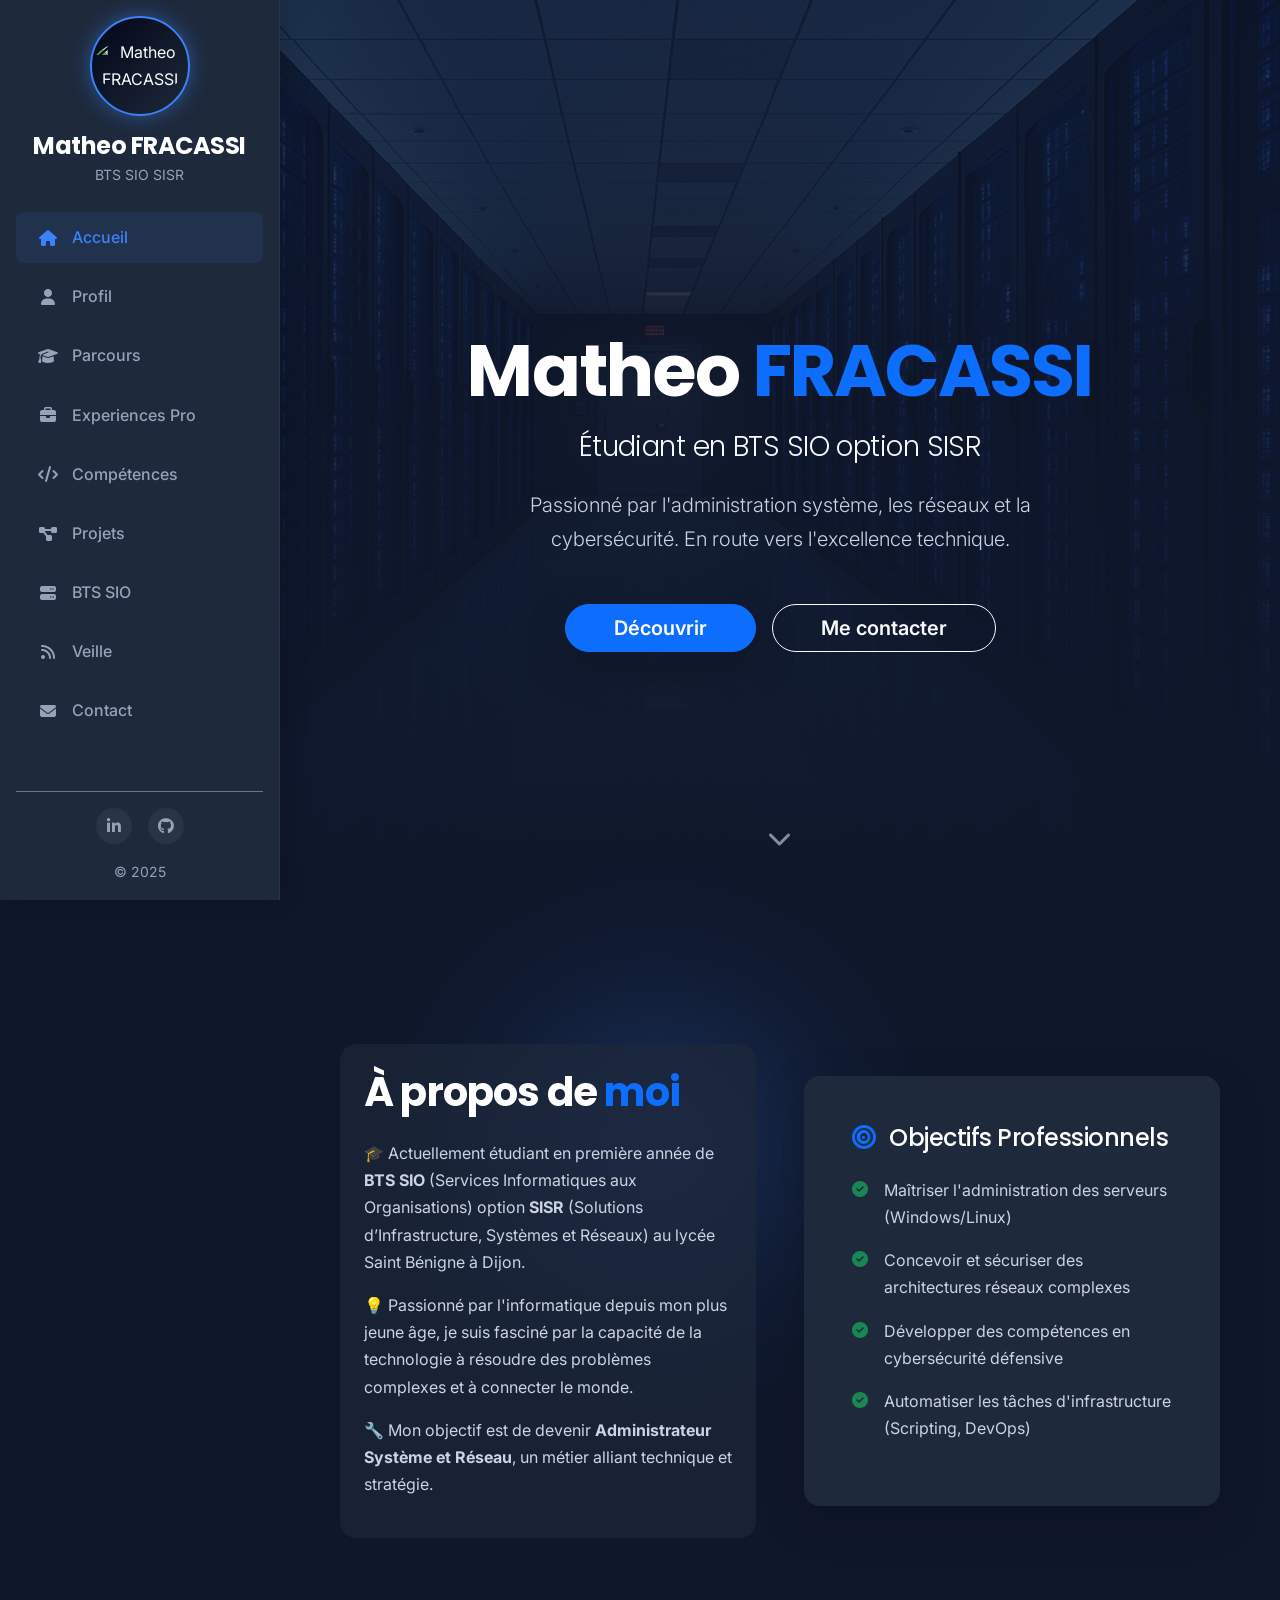
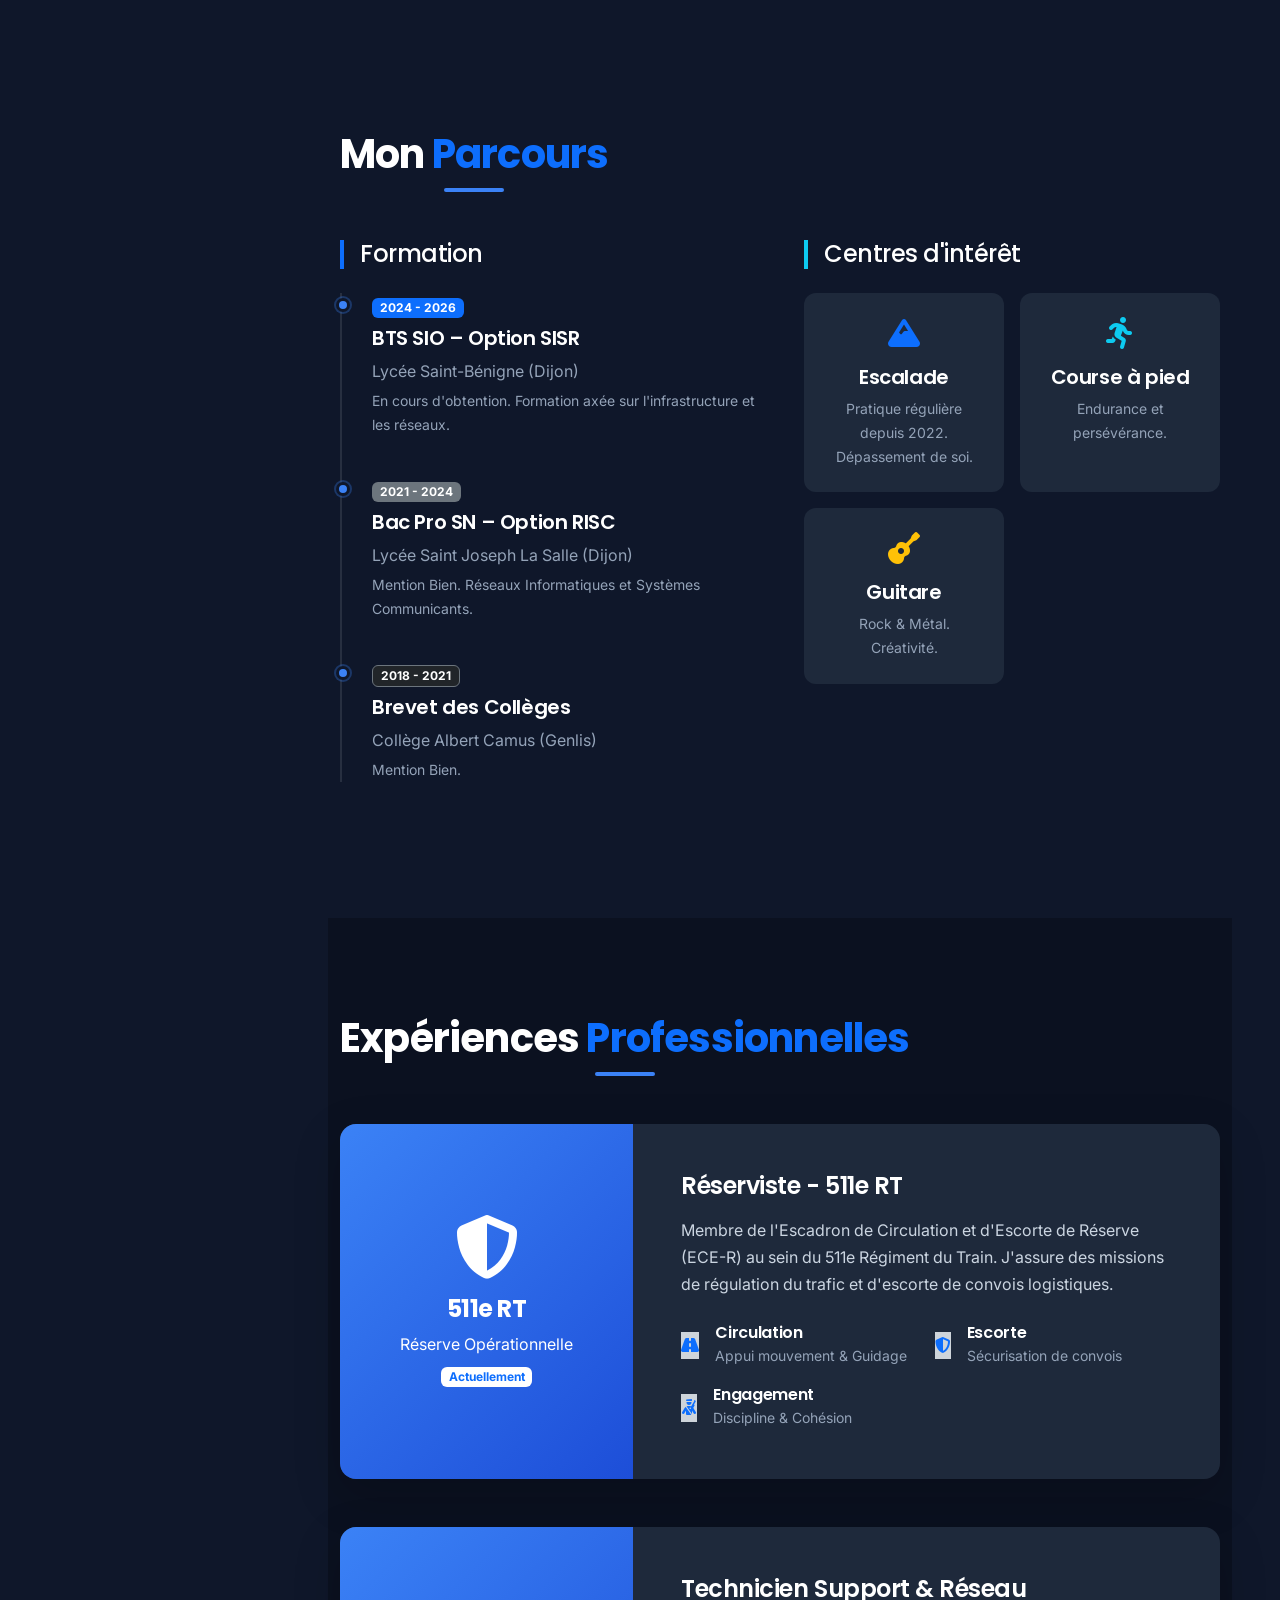
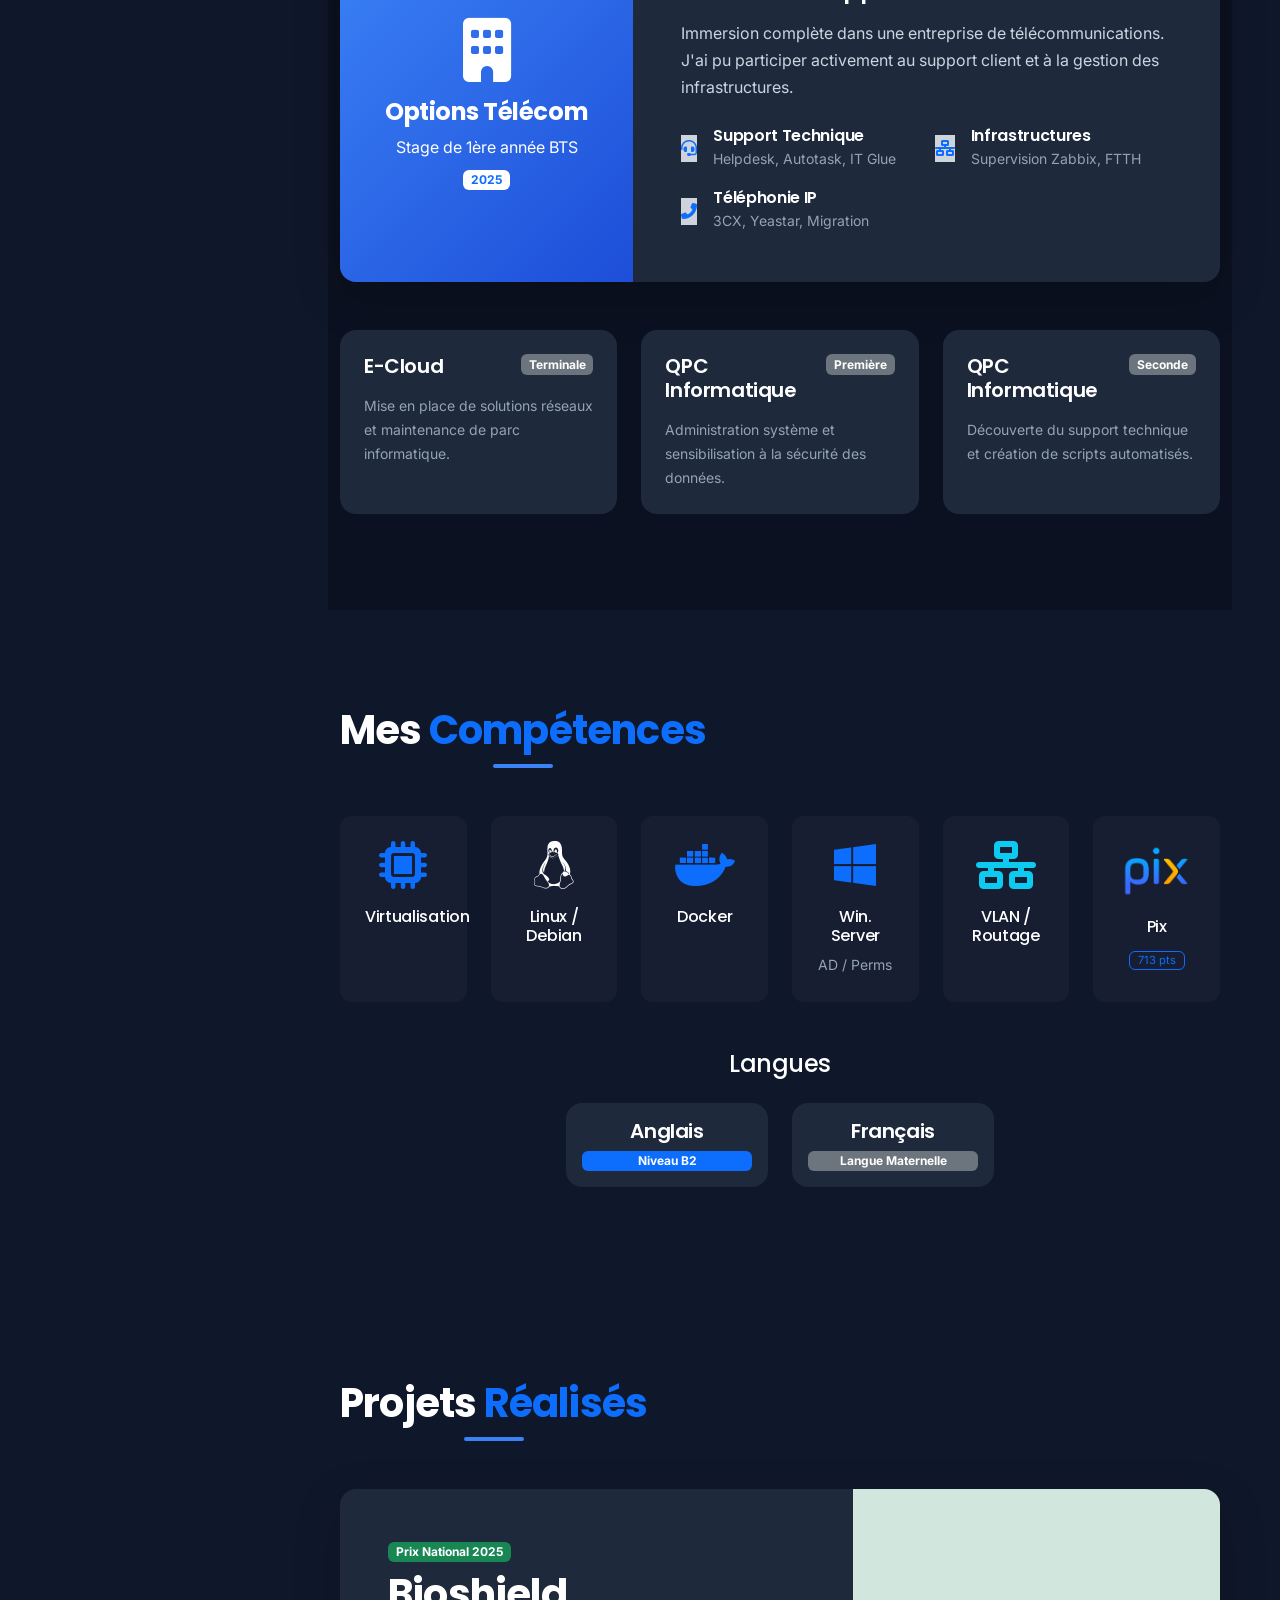
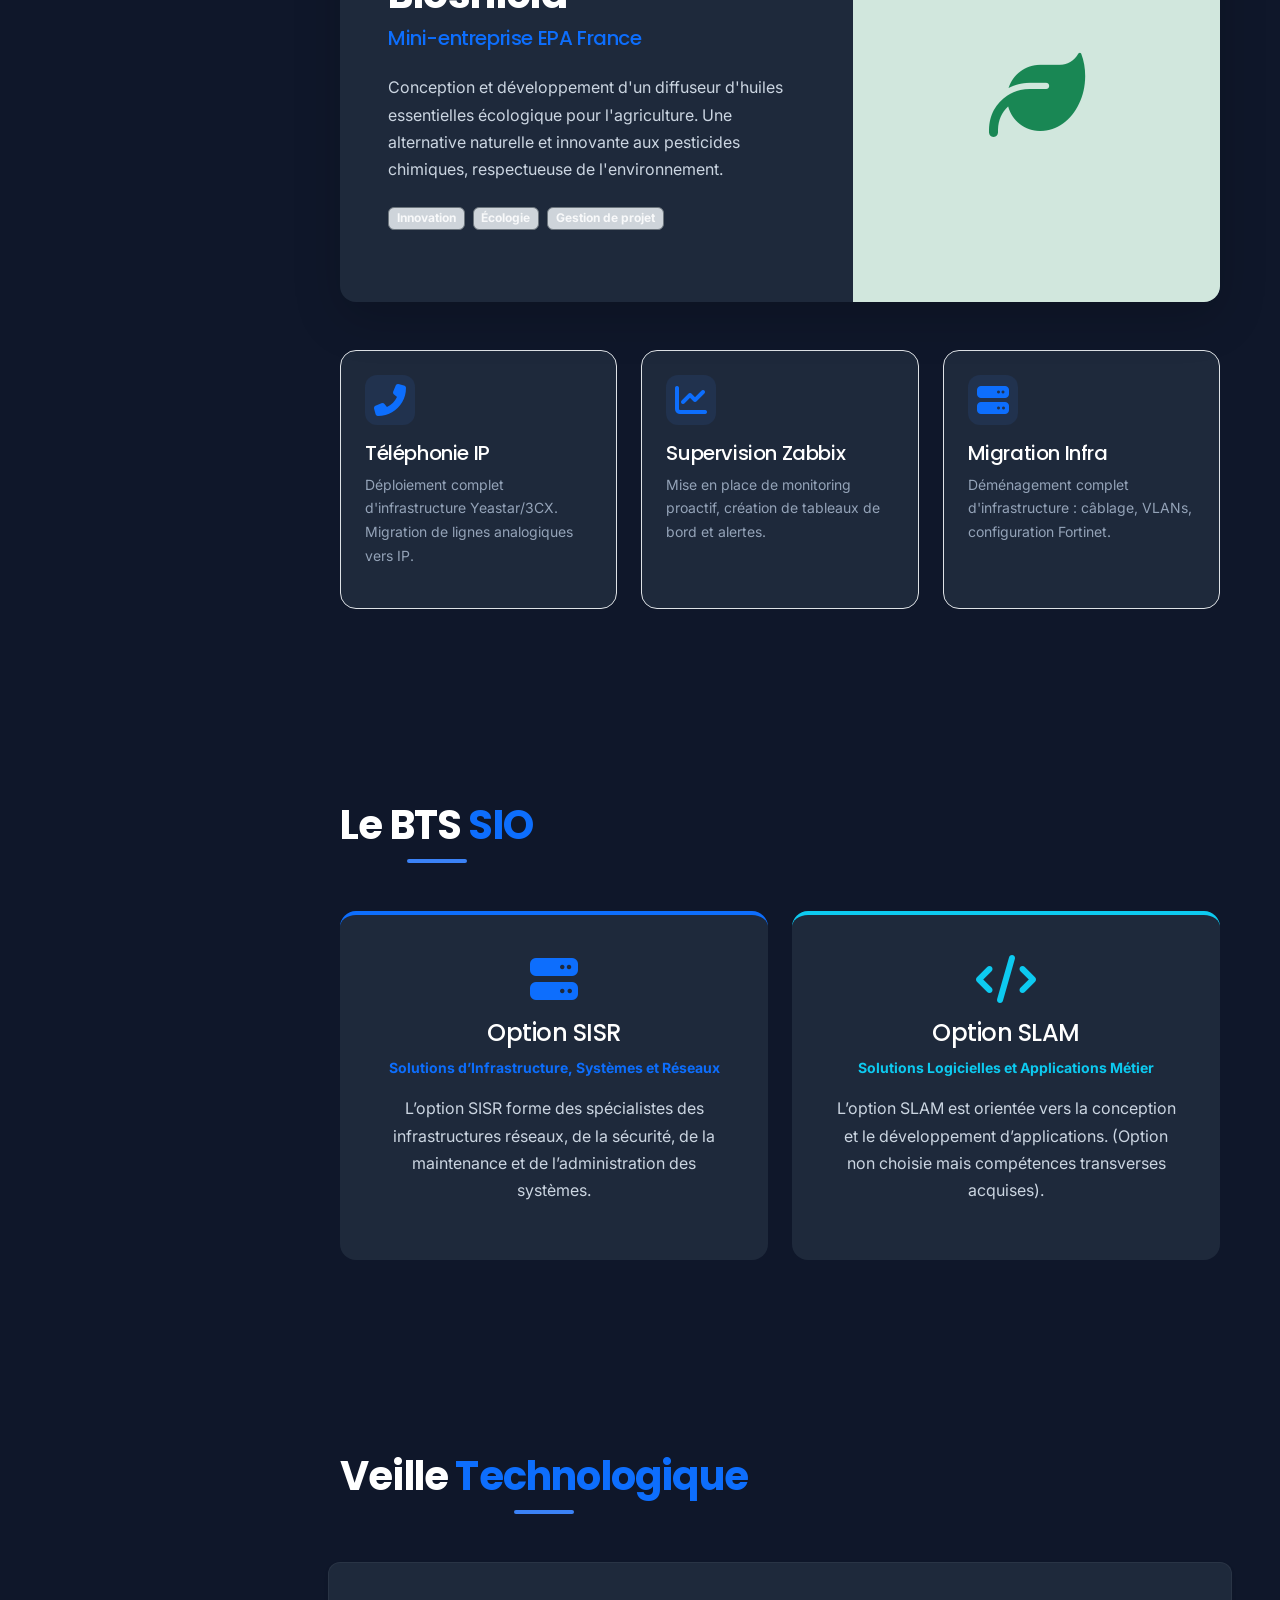
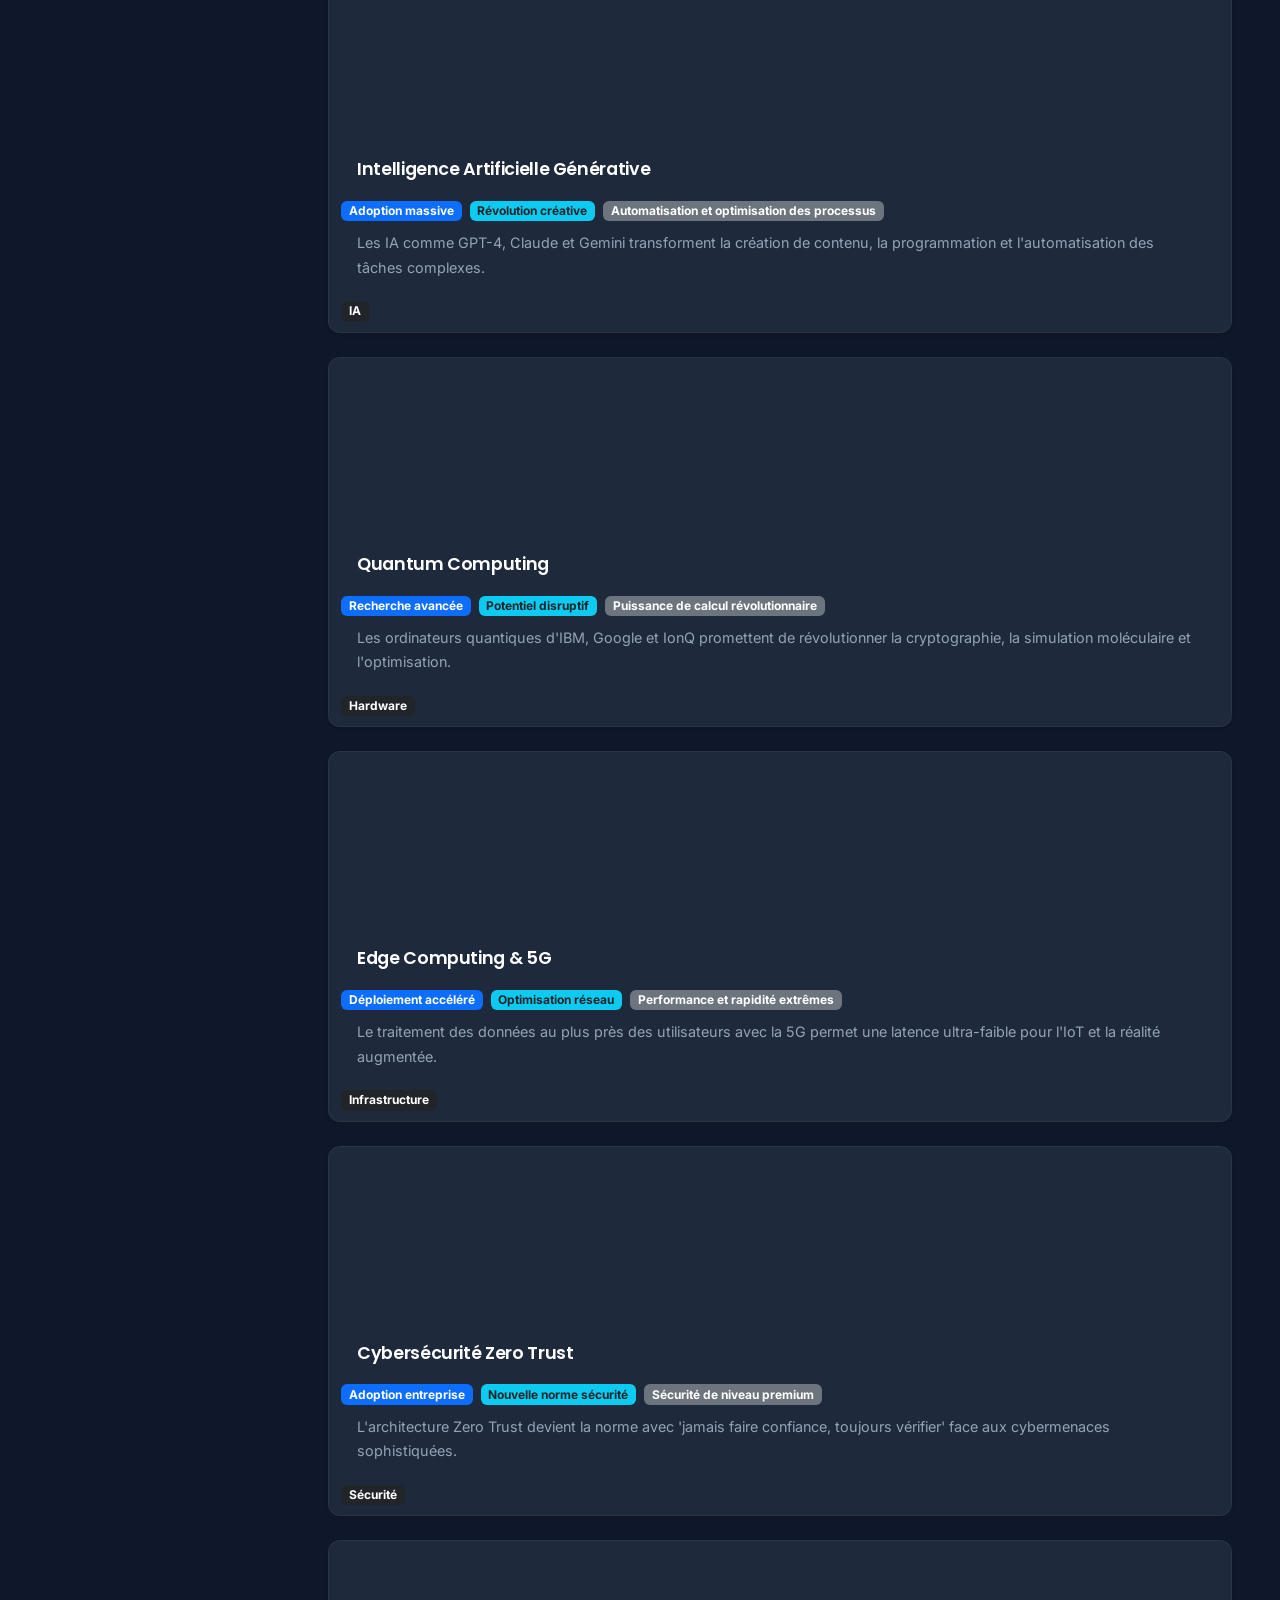
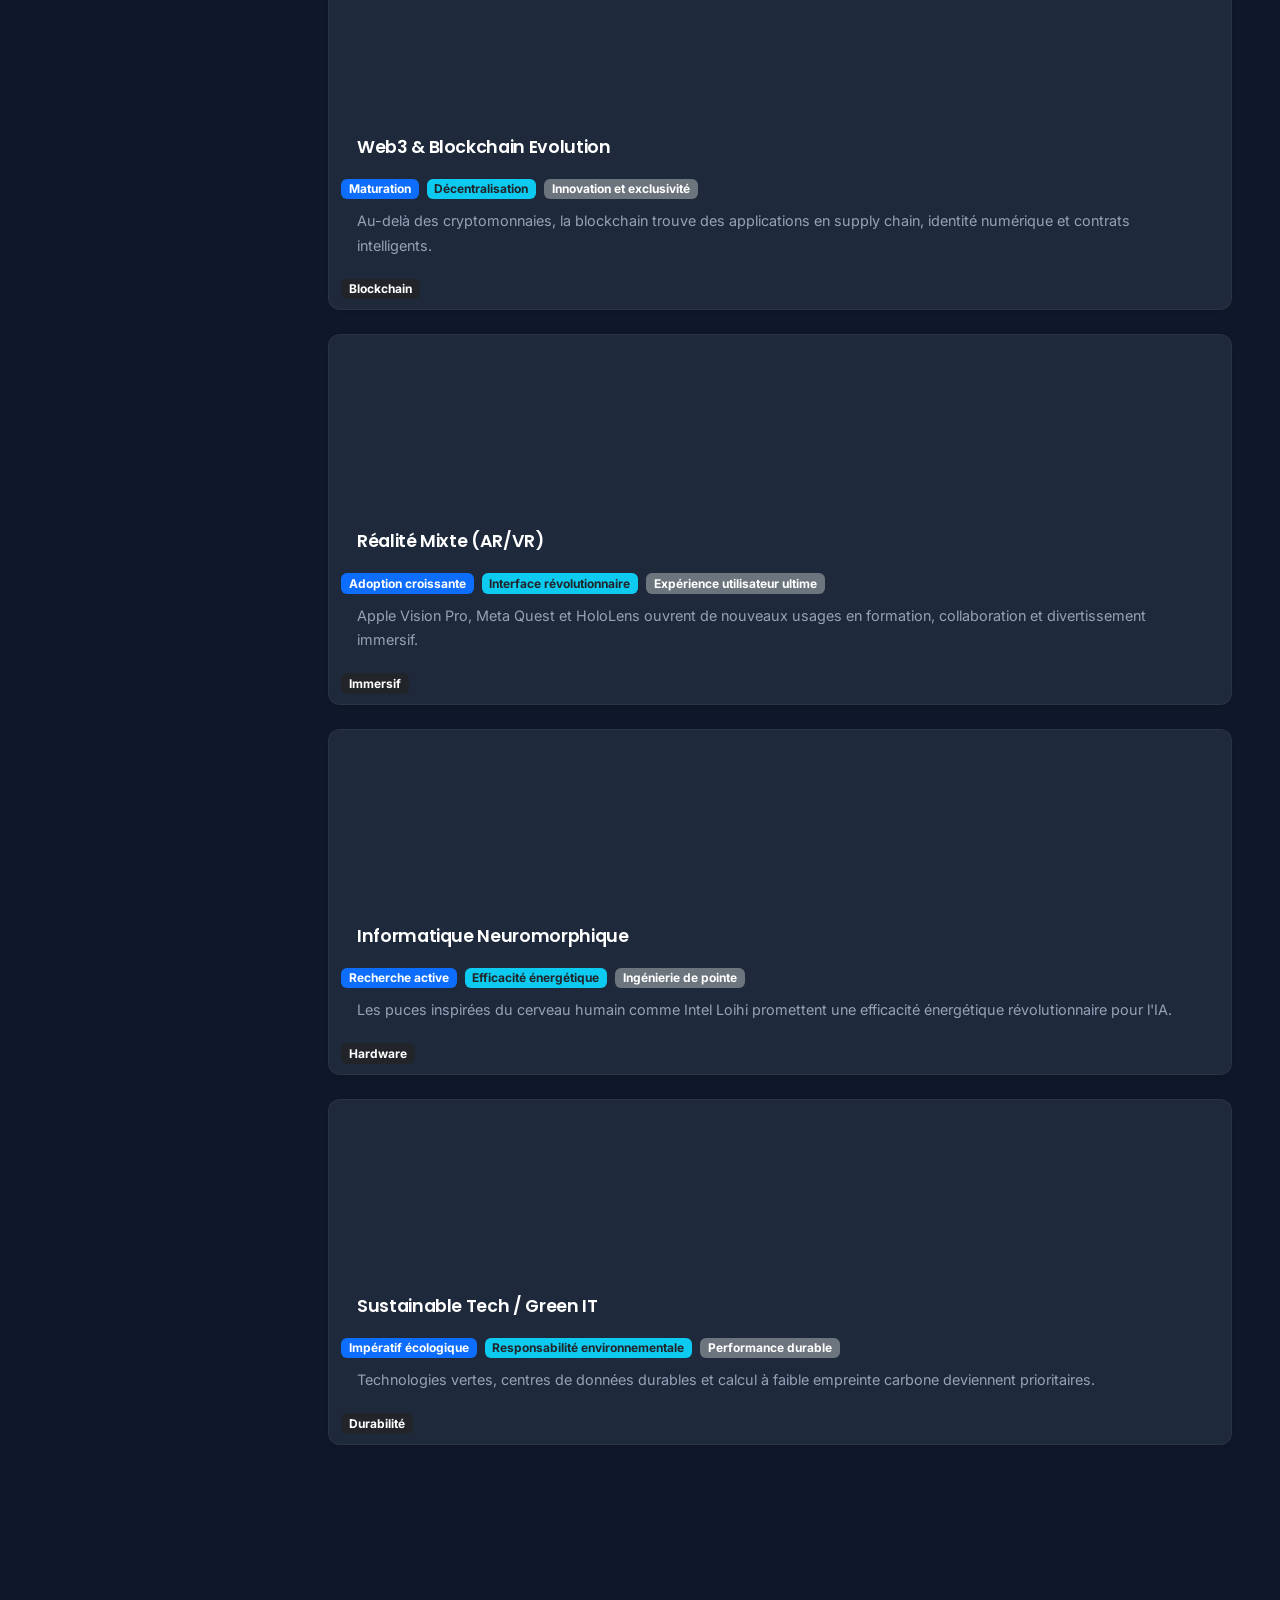
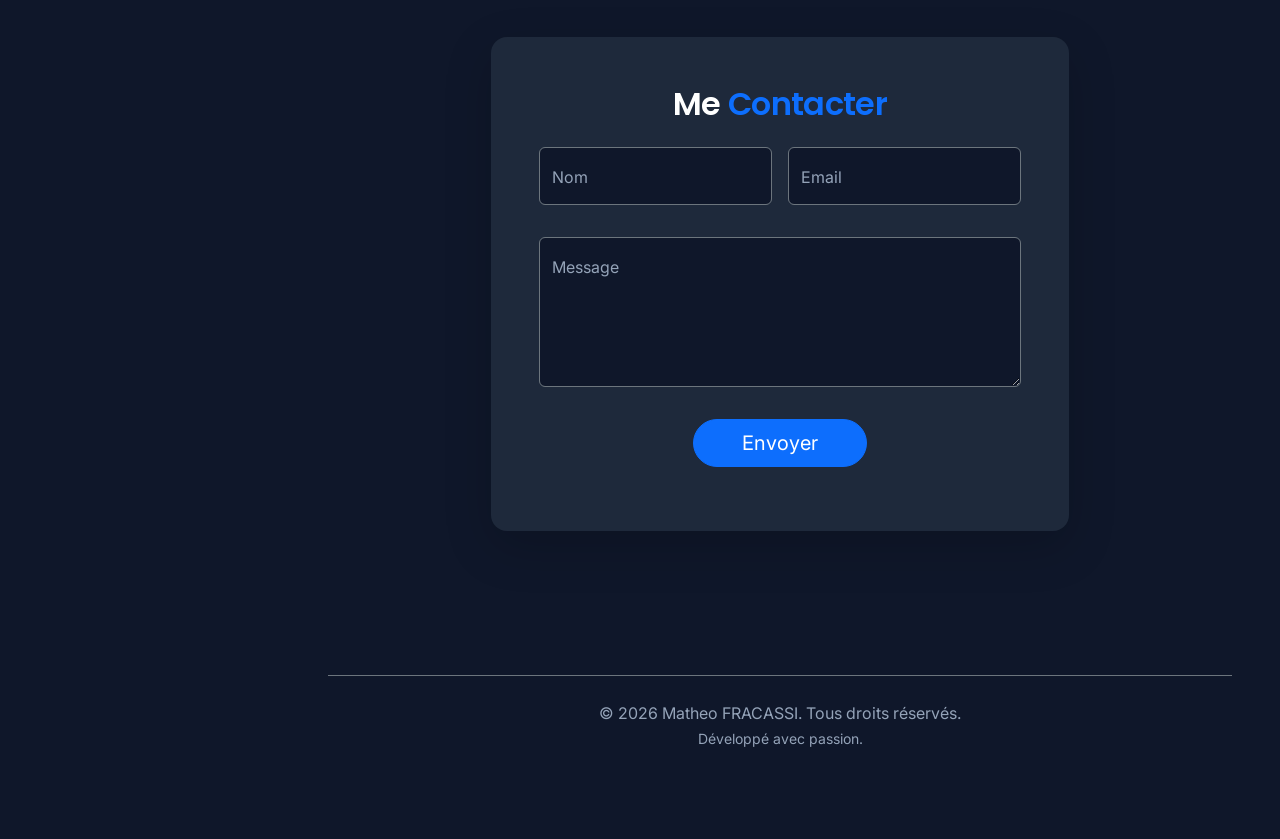
==== index.html @ fa877e1e "feat: Introduce tech news section and profile image, updating core scripts, styles, and HTML." ====
<!DOCTYPE html>
<html lang="fr">

<head>
  <meta charset="UTF-8">
  <meta name="viewport" content="width=device-width, initial-scale=1.0">
  <title>Portfolio - Matheo FRACASSI</title>

  <!-- Fonts -->
  <link rel="preconnect" href="https://fonts.googleapis.com">
  <link rel="preconnect" href="https://fonts.gstatic.com" crossorigin>
  <link
    href="https://fonts.googleapis.com/css2?family=Inter:wght@300;400;500;600;700&family=Poppins:wght@500;600;700;800&display=swap"
    rel="stylesheet">

  <!-- Icons -->
  <link rel="stylesheet" href="https://cdnjs.cloudflare.com/ajax/libs/font-awesome/6.4.0/css/all.min.css">

  <!-- Bootstrap CSS -->
  <link href="https://cdn.jsdelivr.net/npm/bootstrap@5.3.3/dist/css/bootstrap.min.css" rel="stylesheet"
    integrity="sha384-QWTKZyjpPEjISv5WaRU9OFeRpok6YctnYmDr5pNlyT2bRjXh0JMhjY6hW+ALEwIH" crossorigin="anonymous">

  <!-- Custom CSS -->
  <link rel="stylesheet" href="styles.css">
</head>

<body>

  <!-- Mobile Navigation Button -->
  <button class="btn btn-primary d-lg-none position-fixed top-0 start-0 m-3 z-3" type="button"
    data-bs-toggle="offcanvas" data-bs-target="#mobileSidebar" aria-controls="mobileSidebar">
    <i class="fas fa-bars"></i>
  </button>

  <!-- Mobile Sidebar (Offcanvas) -->
  <div class="offcanvas offcanvas-start bg-dark text-white" tabindex="-1" id="mobileSidebar"
    aria-labelledby="mobileSidebarLabel">
    <div class="offcanvas-header border-bottom border-secondary">
      <h5 class="offcanvas-title font-heading" id="mobileSidebarLabel">Menu</h5>
      <button type="button" class="btn-close btn-close-white" data-bs-dismiss="offcanvas" aria-label="Close"></button>
    </div>
    <div class="offcanvas-body d-flex flex-column">
      <ul class="nav flex-column mb-auto">
        <li class="nav-item"><a href="#accueil" class="nav-link text-white"><i class="fas fa-home me-2"></i> Accueil</a>
        </li>
        <li class="nav-item"><a href="#profil" class="nav-link text-white"><i class="fas fa-user me-2"></i> Profil</a>
        </li>
        <li class="nav-item"><a href="#parcours" class="nav-link text-white"><i class="fas fa-graduation-cap me-2"></i>
            Parcours</a></li>
        <li class="nav-item"><a href="#stages" class="nav-link text-white"><i class="fas fa-briefcase me-2"></i>
            Experiences Pro</a></li>
        <li class="nav-item"><a href="#competences" class="nav-link text-white"><i class="fas fa-code me-2"></i>
            Compétences</a></li>
        <li class="nav-item"><a href="#projets" class="nav-link text-white"><i class="fas fa-project-diagram me-2"></i>
            Projets</a></li>
        <li class="nav-item"><a href="#bts" class="nav-link text-white"><i class="fas fa-server me-2"></i> BTS SIO</a>
        </li>
        <li class="nav-item"><a href="#veille" class="nav-link text-white"><i class="fas fa-rss me-2"></i> Veille</a>
        </li>
        <li class="nav-item"><a href="#contact" class="nav-link text-white"><i class="fas fa-envelope me-2"></i>
            Contact</a></li>
      </ul>
      <div class="mt-4 text-center">
        <a href="https://www.linkedin.com/in/matheo-fracassi" target="_blank" class="text-white me-3"><i
            class="fab fa-linkedin fa-lg"></i></a>
        <a href="https://github.com/FR-Matheo" target="_blank" class="text-white"><i
            class="fab fa-github fa-lg"></i></a>
      </div>
    </div>
  </div>

  <!-- Desktop Sidebar -->
  <aside class="sidebar d-none d-lg-flex flex-column p-3">
    <div class="text-center mb-4">
      <div class="profile-img-container mx-auto mb-3">
        <!-- Placeholder for profile image if available, or initials -->
        <img src="images/FRACASSI MATHEO.JPG" alt="Matheo FRACASSI" class="img-fluid rounded-circle">
      </div>
      <h4 class="text-white fw-bold mb-0">Matheo FRACASSI</h4>
      <small class="text-muted">BTS SIO SISR</small>
    </div>

    <nav class="flex-grow-1">
      <ul class="nav flex-column gap-1">
        <li class="nav-item"><a href="#accueil" class="nav-link active"><i class="fas fa-home"></i>
            <span>Accueil</span></a></li>
        <li class="nav-item"><a href="#profil" class="nav-link"><i class="fas fa-user"></i> <span>Profil</span></a></li>
        <li class="nav-item"><a href="#parcours" class="nav-link"><i class="fas fa-graduation-cap"></i>
            <span>Parcours</span></a></li>
        <li class="nav-item"><a href="#stages" class="nav-link"><i class="fas fa-briefcase"></i> <span>Experiences
              Pro</span></a>
        </li>
        <li class="nav-item"><a href="#competences" class="nav-link"><i class="fas fa-code"></i>
            <span>Compétences</span></a></li>
        <li class="nav-item"><a href="#projets" class="nav-link"><i class="fas fa-project-diagram"></i>
            <span>Projets</span></a></li>
        <li class="nav-item"><a href="#bts" class="nav-link"><i class="fas fa-server"></i> <span>BTS SIO</span></a></li>
        <li class="nav-item"><a href="#veille" class="nav-link"><i class="fas fa-rss"></i> <span>Veille</span></a></li>
        <li class="nav-item"><a href="#contact" class="nav-link"><i class="fas fa-envelope"></i>
            <span>Contact</span></a></li>
      </ul>
    </nav>

    <div class="sidebar-footer text-center mt-auto pt-3 border-top border-secondary">
      <div class="d-flex justify-content-center gap-3 mb-3">
        <a href="https://www.linkedin.com/in/matheo-fracassi" target="_blank" class="social-link" title="LinkedIn"><i
            class="fab fa-linkedin-in"></i></a>
        <a href="https://github.com/FR-Matheo" target="_blank" class="social-link" title="GitHub"><i
            class="fab fa-github"></i></a>
      </div>
      <p class="small text-muted mb-0">&copy; 2025</p>
    </div>
  </aside>

  <!-- Main Content -->
  <main class="main-content">

    <!-- Hero Section -->
    <section id="accueil" class="hero-section d-flex align-items-center justify-content-center text-center">
      <div class="hero-overlay"></div>
      <div class="hero-content container position-relative z-1">
        <h1 class="display-2 fw-bold text-white mb-3 tracking-tight">Matheo <span class="text-primary">FRACASSI</span>
        </h1>
        <h2 class="h3 text-light fw-light mb-4">Étudiant en BTS SIO option SISR</h2>
        <p class="lead text-gray-300 mb-5 mx-auto" style="max-width: 600px;">Passionné par l'administration système,
          les
          réseaux et la cybersécurité. En route vers l'excellence technique.</p>
        <div class="d-flex justify-content-center gap-3">
          <a href="#profil"
            class="btn btn-primary btn-lg rounded-pill px-5 fw-semibold shadow-lg hover-lift">Découvrir</a>
          <a href="#contact" class="btn btn-outline-light btn-lg rounded-pill px-5 fw-semibold hover-lift">Me
            contacter</a>
        </div>
      </div>
      <div class="scroll-down">
        <a href="#profil" class="text-white-50"><i class="fas fa-chevron-down fa-bounce"></i></a>
      </div>
    </section>

    <div class="container-fluid px-lg-5 py-5">

      <!-- Profil Section -->
      <section id="profil" class="section-padding">
        <div class="container-xl">
          <div class="row align-items-center g-5">
            <div class="col-lg-6">
              <div class="position-relative">
                <div class="absolute-blob blob-1"></div>
                <div class="card bg-dark-glass border-0 p-4 position-relative z-1">
                  <h2 class="display-6 fw-bold mb-4 text-white">À propos de <span class="text-primary">moi</span></h2>
                  <p class="text-gray-300 mb-3">
                    🎓 Actuellement étudiant en première année de <strong>BTS SIO</strong> (Services Informatiques aux
                    Organisations) option <strong>SISR</strong> (Solutions d’Infrastructure, Systèmes et Réseaux) au
                    lycée Saint Bénigne à Dijon.
                  </p>
                  <p class="text-gray-300 mb-3">
                    💡 Passionné par l'informatique depuis mon plus jeune âge, je suis fasciné par la capacité de la
                    technologie à résoudre des problèmes complexes et à connecter le monde.
                  </p>
                  <p class="text-gray-300">
                    🔧 Mon objectif est de devenir <strong>Administrateur Système et Réseau</strong>, un métier
                    alliant
                    technique et stratégie.
                  </p>
                </div>
              </div>
            </div>
            <div class="col-lg-6">
              <div class="card bg-dark-surface border-0 shadow-lg h-100">
                <div class="card-body p-4 p-lg-5">
                  <h3 class="h4 text-white mb-4"><i class="fas fa-bullseye text-primary me-2"></i> Objectifs
                    Professionnels</h3>
                  <ul class="list-unstyled d-flex flex-column gap-3 text-gray-300">
                    <li class="d-flex align-items-start">
                      <i class="fas fa-check-circle text-success mt-1 me-3"></i>
                      <span>Maîtriser l'administration des serveurs (Windows/Linux)</span>
                    </li>
                    <li class="d-flex align-items-start">
                      <i class="fas fa-check-circle text-success mt-1 me-3"></i>
                      <span>Concevoir et sécuriser des architectures réseaux complexes</span>
                    </li>
                    <li class="d-flex align-items-start">
                      <i class="fas fa-check-circle text-success mt-1 me-3"></i>
                      <span>Développer des compétences en cybersécurité défensive</span>
                    </li>
                    <li class="d-flex align-items-start">
                      <i class="fas fa-check-circle text-success mt-1 me-3"></i>
                      <span>Automatiser les tâches d'infrastructure (Scripting, DevOps)</span>
                    </li>
                  </ul>
                </div>
              </div>
            </div>
          </div>
        </div>
      </section>

      <!-- Parcours Section -->
      <section id="parcours" class="section-padding">
        <div class="container-xl">
          <h2 class="section-title text-center mb-5">Mon <span class="text-primary">Parcours</span></h2>

          <div class="row g-5">
            <div class="col-lg-6">
              <h3 class="h4 text-white mb-4 border-start border-4 border-primary ps-3">Formation</h3>
              <div class="timeline-wrapper">
                <div class="timeline-item">
                  <div class="timeline-dot"></div>
                  <div class="timeline-content">
                    <span class="badge bg-primary mb-2">2024 - 2026</span>
                    <h5 class="text-white">BTS SIO – Option SISR</h5>
                    <p class="text-muted mb-1">Lycée Saint-Bénigne (Dijon)</p>
                    <p class="small text-gray-400">En cours d'obtention. Formation axée sur l'infrastructure et les
                      réseaux.</p>
                  </div>
                </div>
                <div class="timeline-item">
                  <div class="timeline-dot"></div>
                  <div class="timeline-content">
                    <span class="badge bg-secondary mb-2">2021 - 2024</span>
                    <h5 class="text-white">Bac Pro SN – Option RISC</h5>
                    <p class="text-muted mb-1">Lycée Saint Joseph La Salle (Dijon)</p>
                    <p class="small text-gray-400">Mention Bien. Réseaux Informatiques et Systèmes Communicants.</p>
                  </div>
                </div>
                <div class="timeline-item">
                  <div class="timeline-dot"></div>
                  <div class="timeline-content">
                    <span class="badge bg-dark border border-secondary mb-2">2018 - 2021</span>
                    <h5 class="text-white">Brevet des Collèges</h5>
                    <p class="text-muted mb-1">Collège Albert Camus (Genlis)</p>
                    <p class="small text-gray-400">Mention Bien.</p>
                  </div>
                </div>
              </div>
            </div>

            <div class="col-lg-6">
              <h3 class="h4 text-white mb-4 border-start border-4 border-info ps-3">Centres d'intérêt</h3>
              <div class="row g-3">
                <div class="col-sm-6">
                  <div class="interest-card">
                    <i class="fas fa-mountain fa-2x text-primary mb-3"></i>
                    <h5>Escalade</h5>
                    <p class="small text-muted mb-0">Pratique régulière depuis 2022. Dépassement de soi.</p>
                  </div>
                </div>
                <div class="col-sm-6">
                  <div class="interest-card">
                    <i class="fas fa-running fa-2x text-info mb-3"></i>
                    <h5>Course à pied</h5>
                    <p class="small text-muted mb-0">Endurance et persévérance.</p>
                  </div>
                </div>
                <div class="col-sm-6">
                  <div class="interest-card">
                    <i class="fas fa-guitar fa-2x text-warning mb-3"></i>
                    <h5>Guitare</h5>
                    <p class="small text-muted mb-0">Rock & Métal. Créativité.</p>
                  </div>
                </div>
              </div>
            </div>
          </div>
        </div>
      </section>

      <!-- Stages Section -->
      <section id="stages" class="section-padding bg-darker-alt mx-n-container">
        <div class="container-xl">
          <h2 class="section-title text-center mb-5">Expériences <span class="text-primary">Professionnelles</span>
          </h2>

          <div class="stage-featured mb-5">
            <div class="card bg-dark-surface border-0 shadow-lg overflow-hidden">
              <div class="row g-0">
                <div class="col-md-4 bg-primary-gradient d-flex align-items-center justify-content-center p-4">
                  <div class="text-center text-white">
                    <i class="fas fa-shield-alt fa-4x mb-3"></i>
                    <h3 class="h4 fw-bold">511e RT</h3>
                    <p class="mb-0">Réserve Opérationnelle</p>
                    <span class="badge bg-white text-primary mt-2">Actuellement</span>
                  </div>
                </div>
                <div class="col-md-8">
                  <div class="card-body p-4 p-lg-5">
                    <h4 class="card-title text-white mb-3">Réserviste - 511e RT</h4>
                    <p class="card-text text-gray-300 mb-4">
                      Membre de l'Escadron de Circulation et d'Escorte de Réserve (ECE-R) au sein du 511e Régiment du
                      Train.
                      J'assure des missions de régulation du trafic et d'escorte de convois logistiques.
                    </p>
                    <div class="row g-3">
                      <div class="col-md-6">
                        <div class="d-flex align-items-center">
                          <div class="icon-square bg-dark-subtle text-primary me-3"><i class="fas fa-road"></i></div>
                          <div>
                            <h6 class="text-white mb-0">Circulation</h6>
                            <small class="text-muted">Appui mouvement & Guidage</small>
                          </div>
                        </div>
                      </div>
                      <div class="col-md-6">
                        <div class="d-flex align-items-center">
                          <div class="icon-square bg-dark-subtle text-primary me-3"><i class="fas fa-shield-halved"></i>
                          </div>
                          <div>
                            <h6 class="text-white mb-0">Escorte</h6>
                            <small class="text-muted">Sécurisation de convois</small>
                          </div>
                        </div>
                      </div>
                      <div class="col-md-6">
                        <div class="d-flex align-items-center">
                          <div class="icon-square bg-dark-subtle text-primary me-3"><i
                              class="fas fa-person-military-rifle"></i></div>
                          <div>
                            <h6 class="text-white mb-0">Engagement</h6>
                            <small class="text-muted">Discipline & Cohésion</small>
                          </div>
                        </div>
                      </div>
                    </div>
                  </div>
                </div>
              </div>
            </div>
          </div>

          <div class="stage-featured mb-5">
            <div class="card bg-dark-surface border-0 shadow-lg overflow-hidden">
              <div class="row g-0">
                <div class="col-md-4 bg-primary-gradient d-flex align-items-center justify-content-center p-4">
                  <div class="text-center text-white">
                    <i class="fas fa-building fa-4x mb-3"></i>
                    <h3 class="h4 fw-bold">Options Télécom</h3>
                    <p class="mb-0">Stage de 1ère année BTS</p>
                    <span class="badge bg-white text-primary mt-2">2025</span>
                  </div>
                </div>
                <div class="col-md-8">
                  <div class="card-body p-4 p-lg-5">
                    <h4 class="card-title text-white mb-3">Technicien Support & Réseau</h4>
                    <p class="card-text text-gray-300 mb-4">
                      Immersion complète dans une entreprise de télécommunications. J'ai pu participer activement au
                      support client et à la gestion des infrastructures.
                    </p>
                    <div class="row g-3">
                      <div class="col-md-6">
                        <div class="d-flex align-items-center">
                          <div class="icon-square bg-dark-subtle text-primary me-3"><i class="fas fa-headset"></i>
                          </div>
                          <div>
                            <h6 class="text-white mb-0">Support Technique</h6>
                            <small class="text-muted">Helpdesk, Autotask, IT Glue</small>
                          </div>
                        </div>
                      </div>
                      <div class="col-md-6">
                        <div class="d-flex align-items-center">
                          <div class="icon-square bg-dark-subtle text-primary me-3"><i class="fas fa-network-wired"></i>
                          </div>
                          <div>
                            <h6 class="text-white mb-0">Infrastructures</h6>
                            <small class="text-muted">Supervision Zabbix, FTTH</small>
                          </div>
                        </div>
                      </div>
                      <div class="col-md-6">
                        <div class="d-flex align-items-center">
                          <div class="icon-square bg-dark-subtle text-primary me-3"><i class="fas fa-phone-alt"></i>
                          </div>
                          <div>
                            <h6 class="text-white mb-0">Téléphonie IP</h6>
                            <small class="text-muted">3CX, Yeastar, Migration</small>
                          </div>
                        </div>
                      </div>
                    </div>
                  </div>
                </div>
              </div>
            </div>
          </div>

          <div class="row g-4">
            <div class="col-md-4">
              <div class="card bg-dark-surface border-0 h-100 p-4 hover-scale">
                <div class="d-flex justify-content-between align-items-start mb-3">
                  <h5 class="text-white mb-0">E-Cloud</h5>
                  <span class="badge bg-secondary">Terminale</span>
                </div>
                <p class="text-gray-400 small mb-0">Mise en place de solutions réseaux et maintenance de parc
                  informatique.</p>
              </div>
            </div>
            <div class="col-md-4">
              <div class="card bg-dark-surface border-0 h-100 p-4 hover-scale">
                <div class="d-flex justify-content-between align-items-start mb-3">
                  <h5 class="text-white mb-0">QPC Informatique</h5>
                  <span class="badge bg-secondary">Première</span>
                </div>
                <p class="text-gray-400 small mb-0">Administration système et sensibilisation à la sécurité des
                  données.
                </p>
              </div>
            </div>
            <div class="col-md-4">
              <div class="card bg-dark-surface border-0 h-100 p-4 hover-scale">
                <div class="d-flex justify-content-between align-items-start mb-3">
                  <h5 class="text-white mb-0">QPC Informatique</h5>
                  <span class="badge bg-secondary">Seconde</span>
                </div>
                <p class="text-gray-400 small mb-0">Découverte du support technique et création de scripts
                  automatisés.
                </p>
              </div>
            </div>
          </div>
        </div>
      </section>

      <!-- Competences Section -->
      <section id="competences" class="section-padding">
        <div class="container-xl">
          <h2 class="section-title text-center mb-5">Mes <span class="text-primary">Compétences</span></h2>

          <div class="row g-4 justify-content-center">
            <!-- Virtualisation -->
            <div class="col-6 col-md-4 col-lg-2">
              <div class="skill-item text-center">
                <div class="skill-icon-wrapper mb-3">
                  <i class="fas fa-microchip fa-3x text-primary"></i>
                </div>
                <h5 class="text-white h6">Virtualisation</h5>
              </div>
            </div>
            <!-- Linux/Debian -->
            <div class="col-6 col-md-4 col-lg-2">
              <div class="skill-item text-center">
                <div class="skill-icon-wrapper mb-3">
                  <i class="fab fa-linux fa-3x text-white"></i>
                </div>
                <h5 class="text-white h6">Linux / Debian</h5>
              </div>
            </div>
            <!-- Docker -->
            <div class="col-6 col-md-4 col-lg-2">
              <div class="skill-item text-center">
                <div class="skill-icon-wrapper mb-3">
                  <i class="fab fa-docker fa-3x text-primary"></i>
                </div>
                <h5 class="text-white h6">Docker</h5>
              </div>
            </div>
            <!-- Windows Server -->
            <div class="col-6 col-md-4 col-lg-2">
              <div class="skill-item text-center">
                <div class="skill-icon-wrapper mb-3">
                  <i class="fab fa-windows fa-3x text-primary"></i>
                </div>
                <h5 class="text-white h6">Win. Server</h5>
                <small class="text-muted d-block mt-1">AD / Perms</small>
              </div>
            </div>
            <!-- Réseaux -->
            <div class="col-6 col-md-4 col-lg-2">
              <div class="skill-item text-center">
                <div class="skill-icon-wrapper mb-3">
                  <i class="fas fa-network-wired fa-3x text-info"></i>
                </div>
                <h5 class="text-white h6">VLAN / Routage</h5>
              </div>
            </div>
            <!-- Pix -->
            <div class="col-6 col-md-4 col-lg-2">
              <div class="skill-item text-center">
                <div class="skill-icon-wrapper mb-3">
                  <img src="images/logos/pix.png" alt="Pix" class="img-fluid" style="max-height: 60px;">
                </div>
                <h5 class="text-white h6">Pix</h5>
                <a href="documents/attestation-pix-20231220.pdf" target="_blank"
                  class="btn btn-xs btn-outline-primary mt-1 py-0 px-2" style="font-size: 0.7rem;">713 pts</a>
              </div>
            </div>
          </div>

          <!-- Languages Section -->
          <h3 class="h4 text-white mt-5 mb-4 text-center">Langues</h3>
          <div class="row justify-content-center g-4">
            <div class="col-md-4 col-lg-3">
              <div class="card bg-dark-surface border-0 p-3 text-center">
                <h5 class="text-white mb-2">Anglais</h5>
                <span class="badge bg-primary">Niveau B2</span>
              </div>
            </div>
            <div class="col-md-4 col-lg-3">
              <div class="card bg-dark-surface border-0 p-3 text-center">
                <h5 class="text-white mb-2">Français</h5>
                <span class="badge bg-secondary">Langue Maternelle</span>
              </div>
            </div>
          </div>
        </div>
      </section>

      <!-- Projets Section -->
      <section id="projets" class="section-padding">
        <div class="container-xl">
          <h2 class="section-title text-center mb-5">Projets <span class="text-primary">Réalisés</span></h2>

          <!-- Featured Project -->
          <div class="card bg-dark-surface border-0 shadow-lg overflow-hidden mb-5">
            <div class="card-body p-0">
              <div class="row g-0">
                <div class="col-lg-7 p-4 p-lg-5 d-flex flex-column justify-content-center">
                  <div class="mb-3">
                    <span class="badge bg-success mb-2">Prix National 2025</span>
                    <h3 class="display-6 fw-bold text-white">Bioshield</h3>
                    <h4 class="h5 text-primary">Mini-entreprise EPA France</h4>
                  </div>
                  <p class="text-gray-300 mb-4">
                    Conception et développement d'un diffuseur d'huiles essentielles écologique pour l'agriculture.
                    Une
                    alternative naturelle et innovante aux pesticides chimiques, respectueuse de l'environnement.
                  </p>
                  <div class="d-flex flex-wrap gap-2 mb-4">
                    <span class="badge bg-dark-subtle border border-secondary text-light">Innovation</span>
                    <span class="badge bg-dark-subtle border border-secondary text-light">Écologie</span>
                    <span class="badge bg-dark-subtle border border-secondary text-light">Gestion de projet</span>
                  </div>
                </div>
                <div class="col-lg-5 bg-success-subtle d-flex align-items-center justify-content-center p-5">
                  <i class="fas fa-leaf fa-6x text-success"></i>
                </div>
              </div>
            </div>
          </div>

          <!-- Other Projects Grid -->
          <div class="row g-4">
            <div class="col-md-4">
              <div class="project-card-mini h-100 p-4 bg-dark-surface rounded-4 border border-white-10">
                <div class="icon-box mb-3 text-primary"><i class="fas fa-phone-alt fa-2x"></i></div>
                <h4 class="h5 text-white">Téléphonie IP</h4>
                <p class="text-gray-400 small">Déploiement complet d'infrastructure Yeastar/3CX. Migration de lignes
                  analogiques vers IP.</p>
              </div>
            </div>
            <div class="col-md-4">
              <div class="project-card-mini h-100 p-4 bg-dark-surface rounded-4 border border-white-10">
                <div class="icon-box mb-3 text-primary"><i class="fas fa-chart-line fa-2x"></i></div>
                <h4 class="h5 text-white">Supervision Zabbix</h4>
                <p class="text-gray-400 small">Mise en place de monitoring proactif, création de tableaux de bord et
                  alertes.</p>
              </div>
            </div>
            <div class="col-md-4">
              <div class="project-card-mini h-100 p-4 bg-dark-surface rounded-4 border border-white-10">
                <div class="icon-box mb-3 text-primary"><i class="fas fa-server fa-2x"></i></div>
                <h4 class="h5 text-white">Migration Infra</h4>
                <p class="text-gray-400 small">Déménagement complet d'infrastructure : câblage, VLANs, configuration
                  Fortinet.</p>
              </div>
            </div>
          </div>
        </div>
      </section>

      <!-- BTS SIO Section -->
      <section id="bts" class="section-padding">
        <div class="container-xl">
          <h2 class="section-title text-center mb-5">Le BTS <span class="text-primary">SIO</span></h2>
          <div class="row g-4">
            <div class="col-md-6">
              <div class="card bg-dark-surface border-0 h-100 p-4 border-top border-4 border-primary">
                <div class="card-body text-center">
                  <i class="fas fa-server fa-3x text-primary mb-3"></i>
                  <h3 class="h4 text-white">Option SISR</h3>
                  <p class="text-primary small fw-bold">Solutions d’Infrastructure, Systèmes et Réseaux</p>
                  <p class="text-gray-300">
                    L’option SISR forme des spécialistes des infrastructures réseaux, de la sécurité, de la
                    maintenance
                    et de l’administration des systèmes.
                  </p>
                </div>
              </div>
            </div>
            <div class="col-md-6">
              <div class="card bg-dark-surface border-0 h-100 p-4 border-top border-4 border-info">
                <div class="card-body text-center">
                  <i class="fas fa-code fa-3x text-info mb-3"></i>
                  <h3 class="h4 text-white">Option SLAM</h3>
                  <p class="text-info small fw-bold">Solutions Logicielles et Applications Métier</p>
                  <p class="text-gray-300">
                    L’option SLAM est orientée vers la conception et le développement d’applications. (Option non
                    choisie mais compétences transverses acquises).
                  </p>
                </div>
              </div>
            </div>
          </div>
        </div>
      </section>

      <!-- Veille Section -->
      <section id="veille" class="section-padding">
        <div class="container-xl">
          <h2 class="section-title text-center mb-5">Veille <span class="text-primary">Technologique</span></h2>
          <div id="articles-container" class="row g-4">
            <!-- Articles will be injected here by JS -->
          </div>
        </div>
      </section>

      <!-- Contact Section -->
      <section id="contact" class="section-padding mb-5">
        <div class="container-xl">
          <div class="row justify-content-center">
            <div class="col-lg-8">
              <div class="card bg-dark-surface border-0 shadow-lg p-4 p-lg-5">
                <h2 class="text-center text-white mb-4">Me <span class="text-primary">Contacter</span></h2>
                <form id="contactForm">
                  <div class="row g-3">
                    <div class="col-md-6">
                      <div class="form-floating mb-3">
                        <input type="text" class="form-control bg-darker border-secondary text-white" id="name"
                          placeholder="Nom" required>
                        <label for="name" class="text-muted">Nom</label>
                      </div>
                    </div>
                    <div class="col-md-6">
                      <div class="form-floating mb-3">
                        <input type="email" class="form-control bg-darker border-secondary text-white" id="email"
                          placeholder="Email" required>
                        <label for="email" class="text-muted">Email</label>
                      </div>
                    </div>
                    <div class="col-12">
                      <div class="form-floating mb-3">
                        <textarea class="form-control bg-darker border-secondary text-white" id="message"
                          placeholder="Message" style="height: 150px" required></textarea>
                        <label for="message" class="text-muted">Message</label>
                      </div>
                    </div>
                    <div class="col-12 text-center">
                      <button type="submit" class="btn btn-primary btn-lg px-5 rounded-pill">Envoyer</button>
                    </div>
                  </div>
                </form>
                <div id="formResponse" class="mt-3 text-center"></div>
              </div>
            </div>
          </div>
        </div>
      </section>

      <!-- Footer -->
      <footer class="text-center text-muted py-4 border-top border-secondary mt-auto">
        <p class="mb-0">&copy; <span id="currentYear"></span> Matheo FRACASSI. Tous droits réservés.</p>
        <p class="small">Développé avec passion.</p>
      </footer>

    </div>
  </main>

  <!-- Scripts -->
  <script src="https://cdn.jsdelivr.net/npm/bootstrap@5.3.3/dist/js/bootstrap.bundle.min.js"
    integrity="sha384-YvpcrYf0tY3lHB60NNkmXc5s9fDVZLESaAA55NDzOxhy9GkcIdslK1eN7N6jIeHz"
    crossorigin="anonymous"></script>
  <script src="tech_news.js"></script>
  <script src="script.js"></script>
</body>

</html>
---- styles.css ----
/* ============================================
   VARIABLES & THEME
============================================ */
:root {
    --bg-body: #0f172a;
    /* Slate 900 */
    --bg-sidebar: #1e293b;
    /* Slate 800 */
    --bg-card: #1e293b;
    --bg-darker: #020617;
    /* Slate 950 */

    --text-primary: #f8fafc;
    /* Slate 50 */
    --text-secondary: #94a3b8;
    /* Slate 400 */
    --text-muted: #64748b;
    /* Slate 500 */

    --accent-color: #3b82f6;
    /* Blue 500 */
    --accent-hover: #2563eb;
    /* Blue 600 */
    --accent-glow: rgba(59, 130, 246, 0.5);

    --font-heading: 'Poppins', sans-serif;
    --font-body: 'Inter', sans-serif;

    --sidebar-width: 280px;
    --transition-speed: 0.3s;
    --border-radius: 16px;
}

/* ============================================
   RESET & BASE
============================================ */
html {
    scroll-behavior: smooth;
}

body {
    font-family: var(--font-body);
    background-color: var(--bg-body);
    color: var(--text-primary);
    line-height: 1.7;
    overflow-x: hidden;
}

h1,
h2,
h3,
h4,
h5,
h6 {
    font-family: var(--font-heading);
    color: #ffffff;
    font-weight: 600;
    letter-spacing: -0.02em;
}

a {
    text-decoration: none;
    color: inherit;
    transition: all var(--transition-speed);
}

a:hover {
    color: var(--accent-color);
}

/* ============================================
   LAYOUT & SIDEBAR
============================================ */
.sidebar {
    position: fixed;
    top: 0;
    left: 0;
    height: 100vh;
    width: var(--sidebar-width);
    background-color: var(--bg-sidebar);
    border-right: 1px solid rgba(255, 255, 255, 0.05);
    z-index: 1000;
    overflow-y: auto;
    box-shadow: 4px 0 24px rgba(0, 0, 0, 0.2);
}

.main-content {
    margin-left: var(--sidebar-width);
    min-height: 100vh;
    display: flex;
    flex-direction: column;
    background-color: var(--bg-body);
}

@media (max-width: 991.98px) {
    .sidebar {
        display: none;
    }

    .main-content {
        margin-left: 0;
    }
}

/* Sidebar Components */
.profile-img-container {
    width: 100px;
    height: 100px;
    border-radius: 50%;
    background: linear-gradient(135deg, var(--bg-darker), var(--bg-card));
    display: flex;
    align-items: center;
    justify-content: center;
    border: 2px solid var(--accent-color);
    box-shadow: 0 0 20px var(--accent-glow);
}

.nav-link {
    color: var(--text-secondary) !important;
    padding: 0.75rem 1.25rem;
    border-radius: 8px;
    margin-bottom: 0.25rem;
    font-weight: 500;
    display: flex;
    align-items: center;
    transition: all 0.2s ease;
}

.nav-link i {
    width: 24px;
    text-align: center;
    margin-right: 12px;
    transition: transform 0.2s;
}

.nav-link:hover,
.nav-link.active {
    background-color: rgba(59, 130, 246, 0.1);
    color: var(--accent-color) !important;
}

.nav-link:hover i {
    transform: scale(1.1);
}

.social-link {
    width: 36px;
    height: 36px;
    border-radius: 50%;
    background-color: rgba(255, 255, 255, 0.05);
    display: flex;
    align-items: center;
    justify-content: center;
    color: var(--text-secondary);
    transition: all 0.3s;
}

.social-link:hover {
    background-color: var(--accent-color);
    color: white;
    transform: translateY(-3px);
}

/* ============================================
   HERO SECTION
============================================ */
.hero-section {
    min-height: 100vh;
    background-image: url('images/ChatGPT_datacenter.png');
    /* Keep existing image */
    background-size: cover;
    background-position: center;
    background-attachment: fixed;
    position: relative;
    padding-top: 80px;
    /* Offset for mobile nav */
}

.hero-overlay {
    position: absolute;
    top: 0;
    left: 0;
    width: 100%;
    height: 100%;
    background: linear-gradient(to bottom, rgba(15, 23, 42, 0.8), var(--bg-body));
    z-index: 0;
}

.hero-content {
    z-index: 1;
}

.tracking-tight {
    letter-spacing: -0.025em;
}

.scroll-down {
    position: absolute;
    bottom: 40px;
    left: 50%;
    transform: translateX(-50%);
    z-index: 2;
    font-size: 1.5rem;
}

/* ============================================
   SECTIONS & CARDS
============================================ */
.section-padding {
    padding: 6rem 0;
}

.section-title {
    font-size: 2.5rem;
    font-weight: 700;
    margin-bottom: 3rem;
    position: relative;
    display: inline-block;
}

.section-title::after {
    content: '';
    display: block;
    width: 60px;
    height: 4px;
    background: var(--accent-color);
    margin: 10px auto 0;
    border-radius: 2px;
}

.bg-dark-surface {
    background-color: var(--bg-card);
}

.bg-dark-glass {
    background: rgba(30, 41, 59, 0.7);
    backdrop-filter: blur(10px);
    -webkit-backdrop-filter: blur(10px);
    border: 1px solid rgba(255, 255, 255, 0.05);
}

.bg-darker-alt {
    background-color: #0b1120;
}

.card {
    border-radius: var(--border-radius);
    transition: transform 0.3s, box-shadow 0.3s;
    color: var(--text-primary);
}

.hover-scale:hover {
    transform: translateY(-5px);
    box-shadow: 0 10px 30px rgba(0, 0, 0, 0.3);
}

.hover-lift:hover {
    transform: translateY(-2px);
    box-shadow: 0 10px 20px rgba(59, 130, 246, 0.3);
}

/* ============================================
   TIMELINE
============================================ */
.timeline-wrapper {
    position: relative;
    padding-left: 30px;
    border-left: 2px solid rgba(255, 255, 255, 0.1);
}

.timeline-item {
    position: relative;
    margin-bottom: 2.5rem;
}

.timeline-dot {
    position: absolute;
    left: -36px;
    top: 5px;
    width: 14px;
    height: 14px;
    border-radius: 50%;
    background: var(--accent-color);
    border: 3px solid var(--bg-body);
    box-shadow: 0 0 0 2px rgba(59, 130, 246, 0.3);
}

/* ============================================
   SKILLS & INTERESTS
============================================ */
.skill-item {
    background: rgba(255, 255, 255, 0.03);
    padding: 1.5rem;
    border-radius: 12px;
    transition: all 0.3s;
    border: 1px solid transparent;
    height: 100%;
}

.skill-item:hover {
    background: rgba(255, 255, 255, 0.05);
    border-color: var(--accent-color);
    transform: translateY(-5px);
}

.interest-card {
    background: var(--bg-card);
    padding: 1.5rem;
    border-radius: 12px;
    text-align: center;
    height: 100%;
    transition: all 0.3s;
}

.interest-card:hover {
    transform: translateY(-5px);
    box-shadow: 0 5px 15px rgba(0, 0, 0, 0.2);
}

/* ============================================
   PROJECTS
============================================ */
.project-card-mini {
    transition: all 0.3s;
}

.project-card-mini:hover {
    background-color: #263345;
    /* Slightly lighter than slate 800 */
    transform: translateY(-5px);
}

.icon-box {
    width: 50px;
    height: 50px;
    display: flex;
    align-items: center;
    justify-content: center;
    background: rgba(59, 130, 246, 0.1);
    border-radius: 12px;
}

/* ============================================
   FORMS
============================================ */
.form-control {
    background-color: #0f172a;
    border-color: #334155;
    color: white;
}

.form-control::placeholder {
    color: #94a3b8;
    /* Light gray for visibility */
    opacity: 1;
}

.form-control:focus {
    background-color: #0f172a;
    border-color: var(--accent-color);
    color: white;
    box-shadow: 0 0 0 3px rgba(59, 130, 246, 0.25);
}

/* ============================================
   UTILITIES
============================================ */
.text-gray-300 {
    color: #cbd5e1;
}

.text-gray-400 {
    color: #94a3b8;
}

.text-muted {
    color: var(--text-secondary) !important;
}

.bg-primary-gradient {
    background: linear-gradient(135deg, var(--accent-color), #1d4ed8);
}

.blob-1 {
    position: absolute;
    top: -50px;
    right: -50px;
    width: 300px;
    height: 300px;
    background: var(--accent-color);
    filter: blur(80px);
    opacity: 0.2;
    border-radius: 50%;
    z-index: 0;
}

/* Article Cards (Tech News) */
.article-card {
    background-color: var(--bg-card);
    border-radius: 12px;
    overflow: hidden;
    transition: transform var(--transition-speed);
    height: 100%;
    border: 1px solid rgba(255, 255, 255, 0.05);
}

.article-card:hover {
    transform: translateY(-5px);
    box-shadow: 0 10px 20px rgba(0, 0, 0, 0.2);
}

.article-card img {
    width: 100%;
    height: 180px;
    object-fit: cover;
}

.article-card h3 {
    font-size: 1.1rem;
    margin: 1rem;
    color: white;
}

.article-card p {
    font-size: 0.9rem;
    color: var(--text-secondary);
    margin: 0 1rem 1rem;
}

/* Scrollbar */
::-webkit-scrollbar {
    width: 8px;
}

::-webkit-scrollbar-track {
    background: var(--bg-body);
}

::-webkit-scrollbar-thumb {
    background: #334155;
    border-radius: 4px;
}

::-webkit-scrollbar-thumb:hover {
    background: #475569;
}
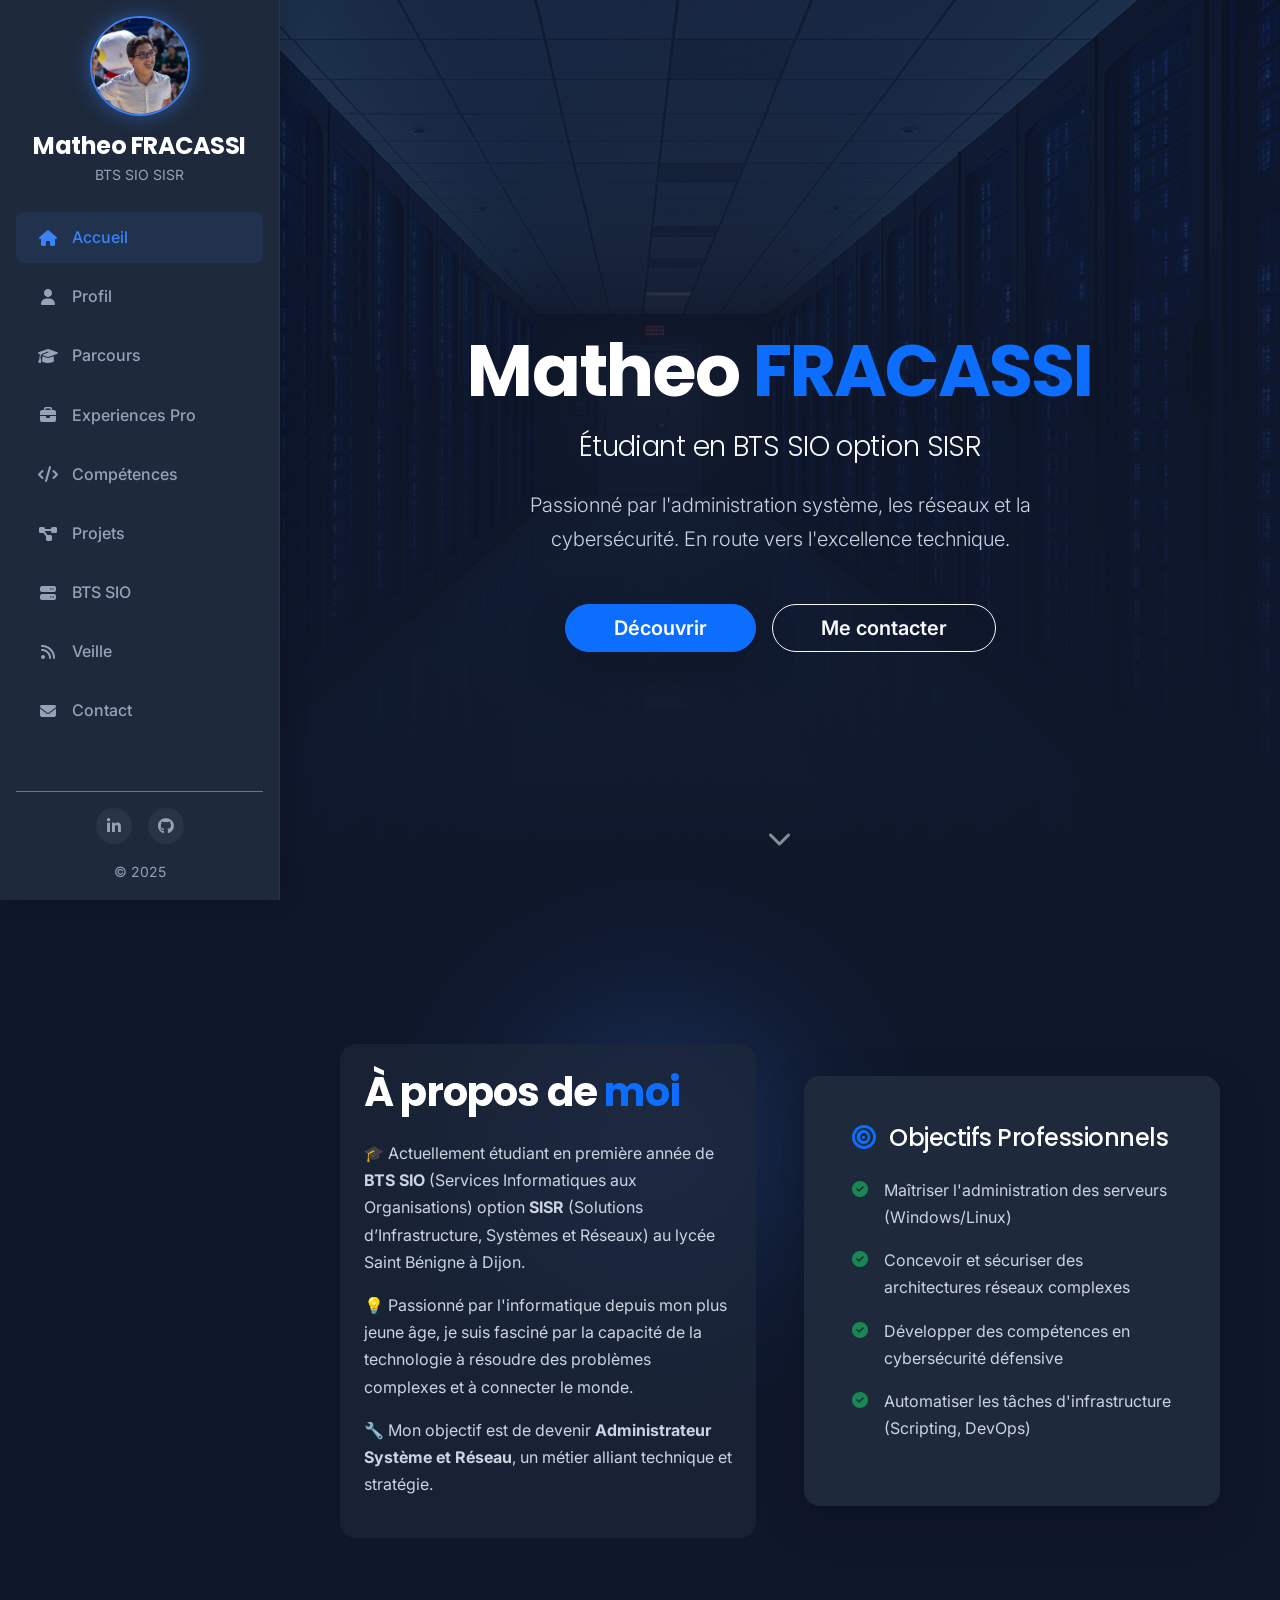
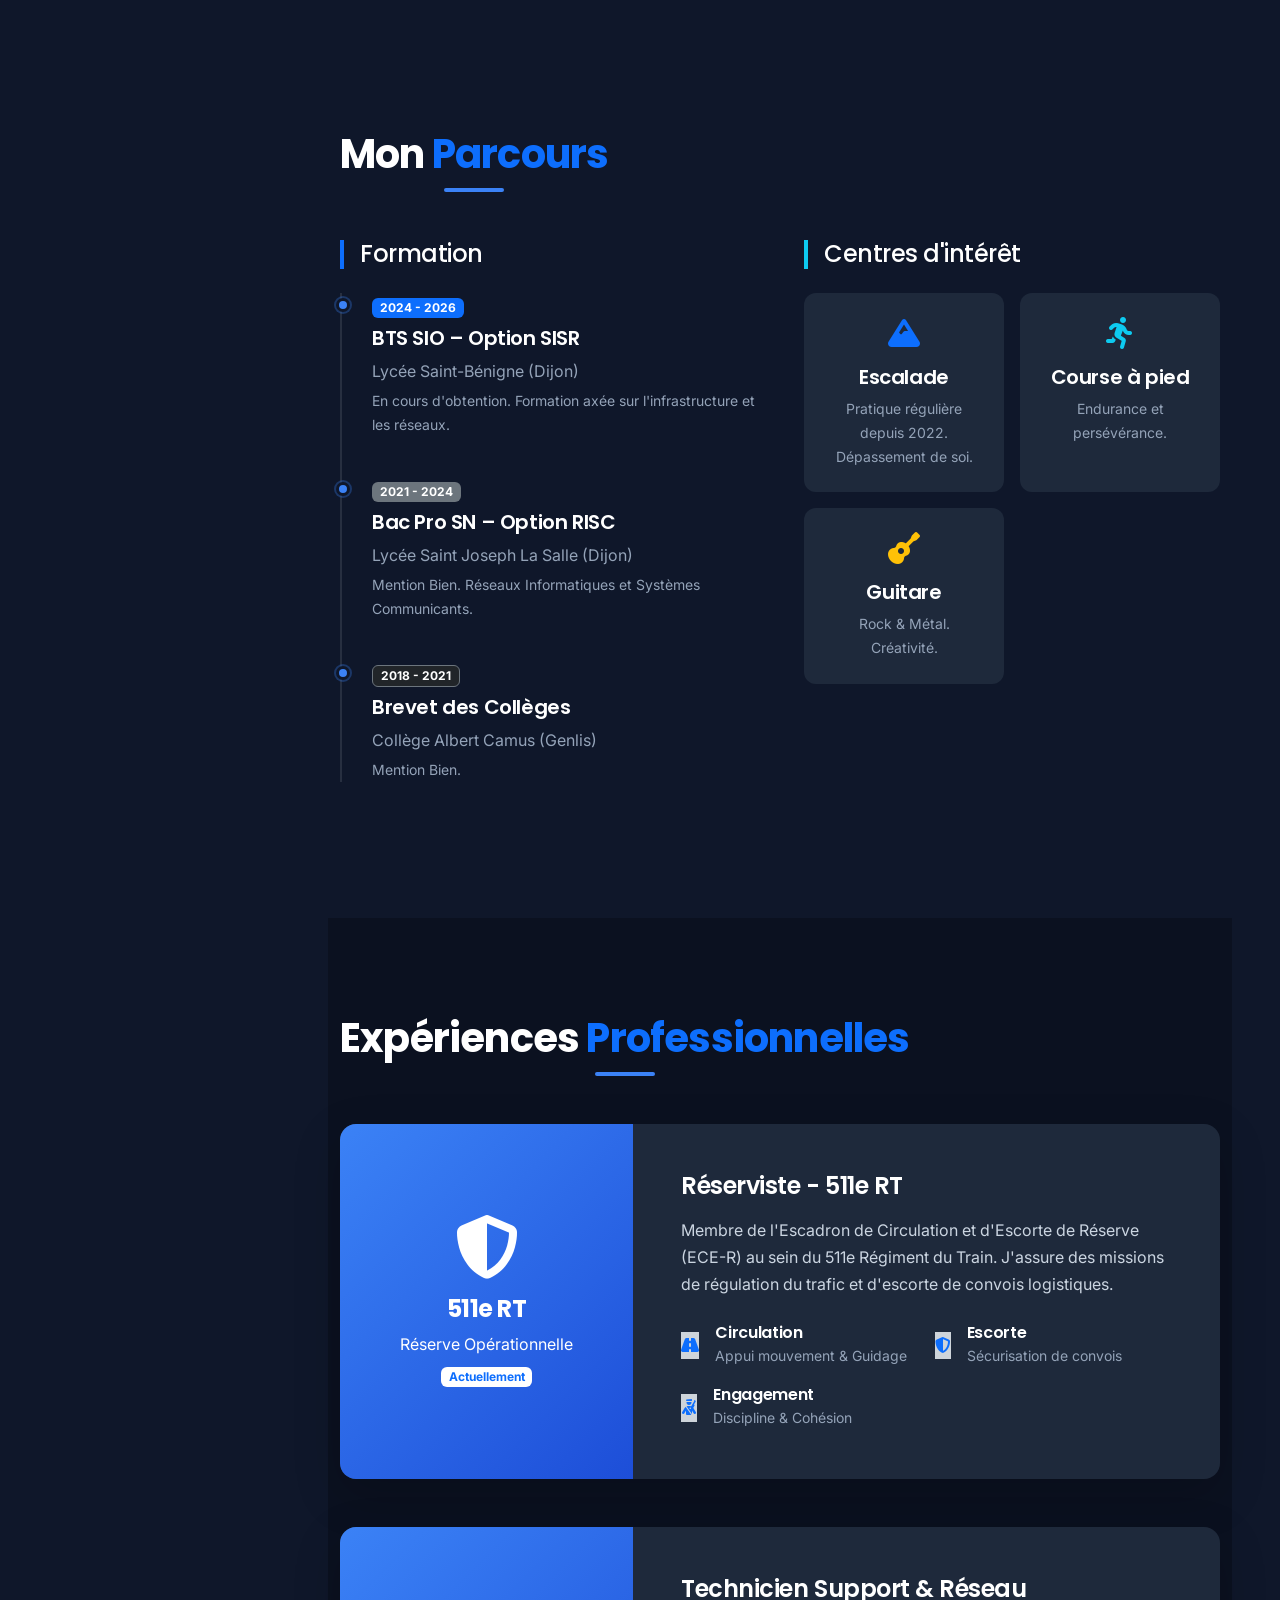
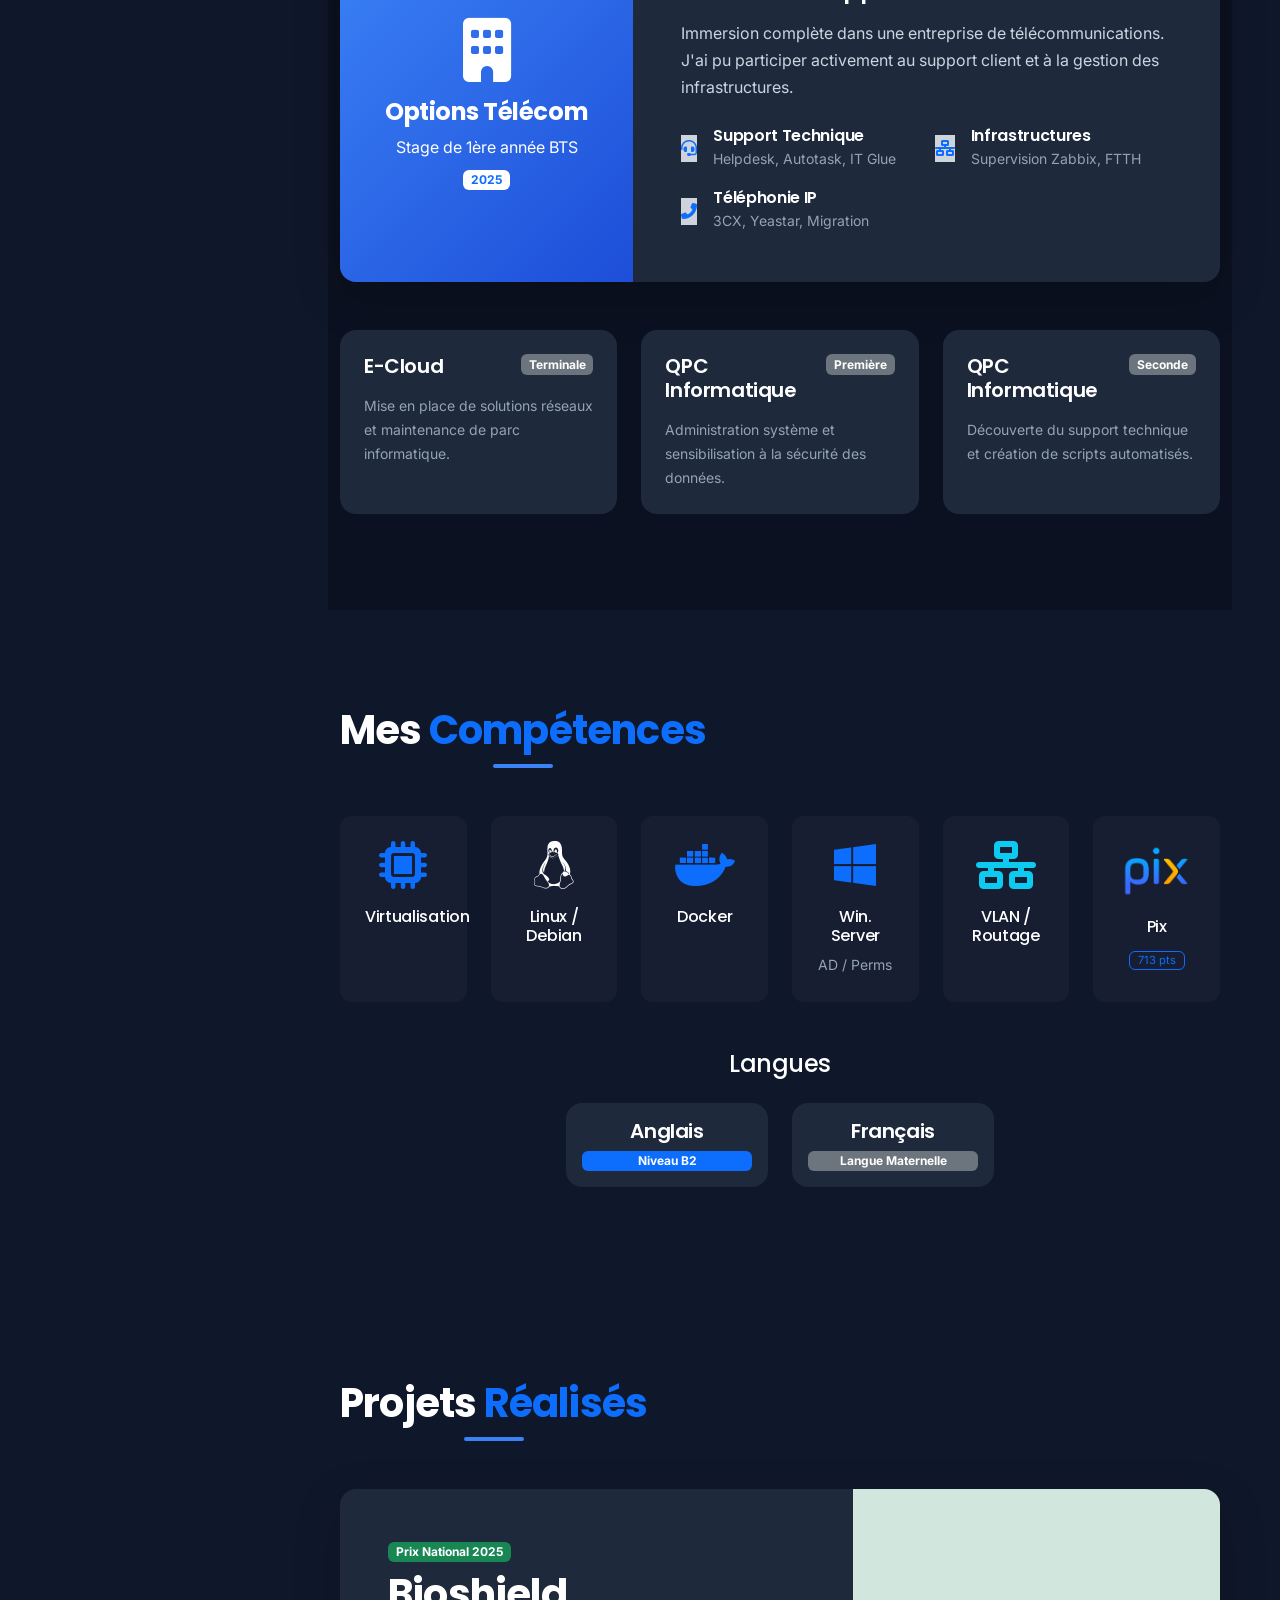
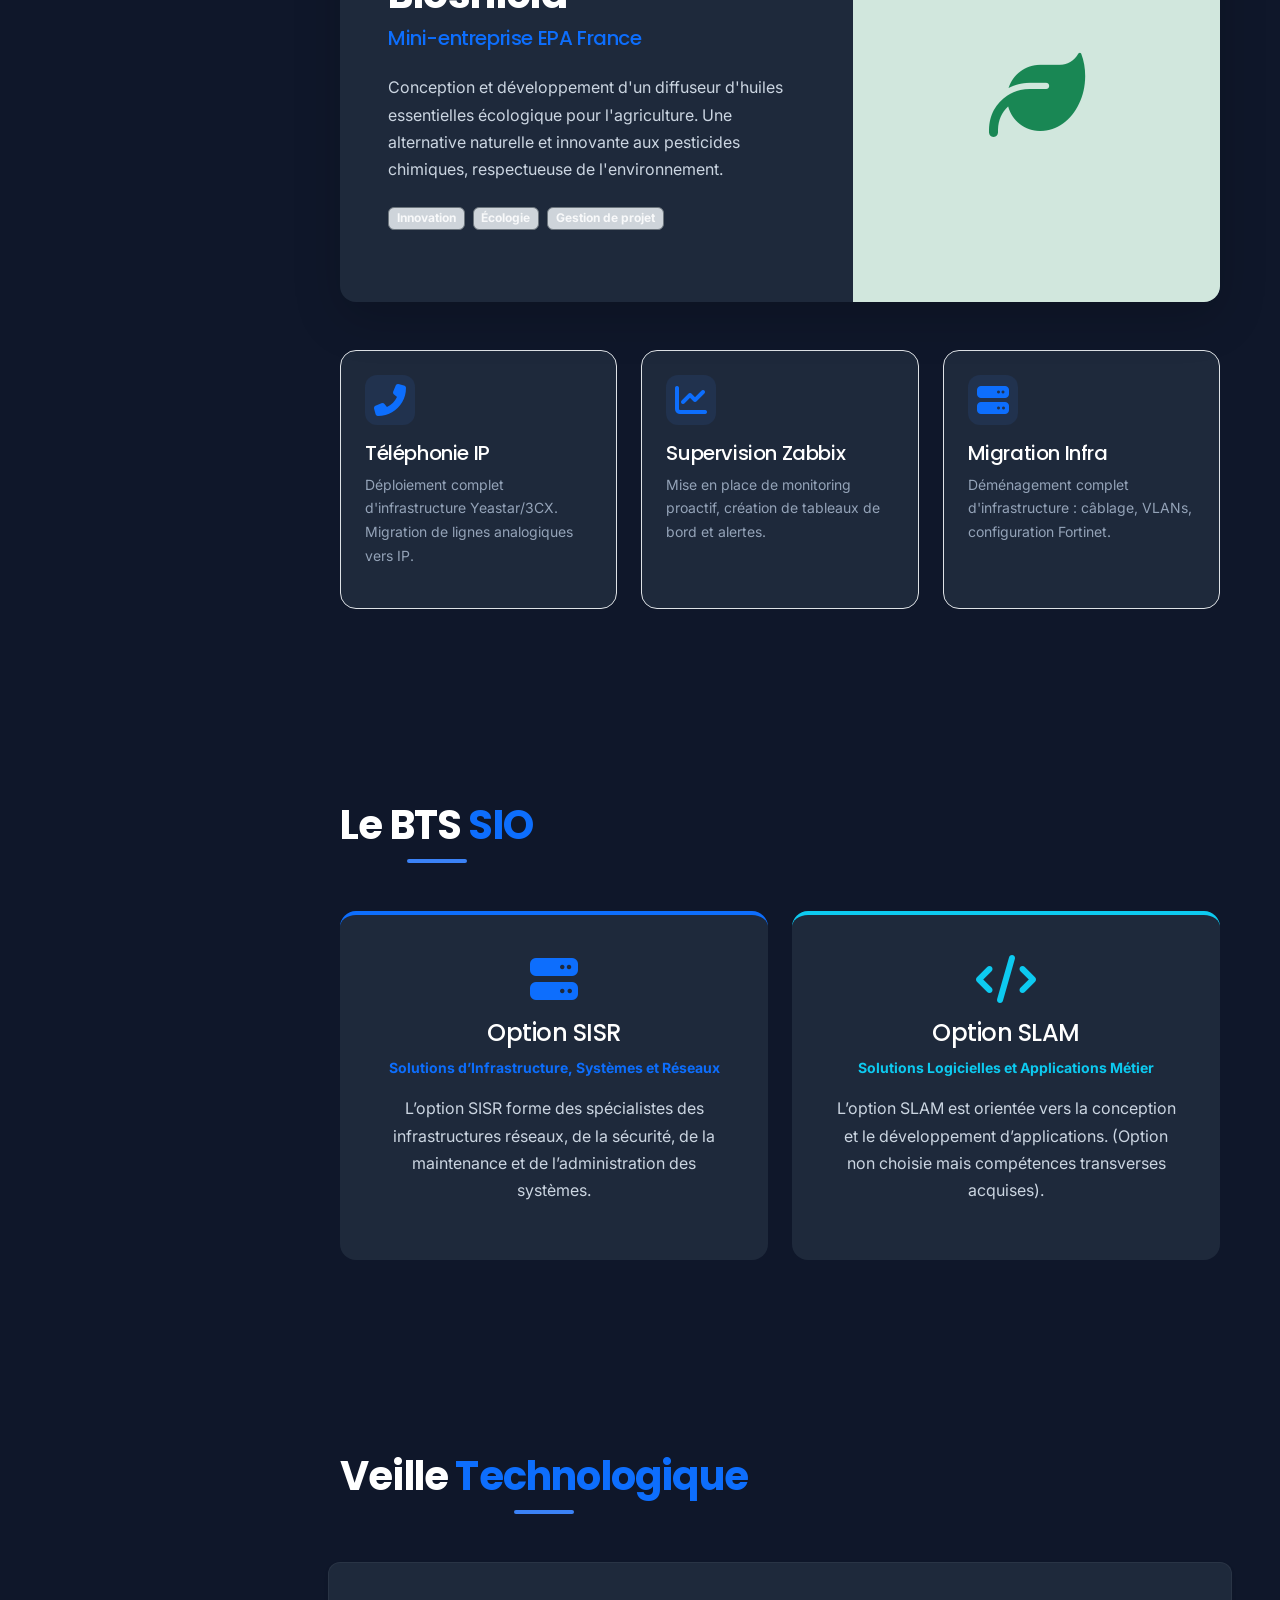
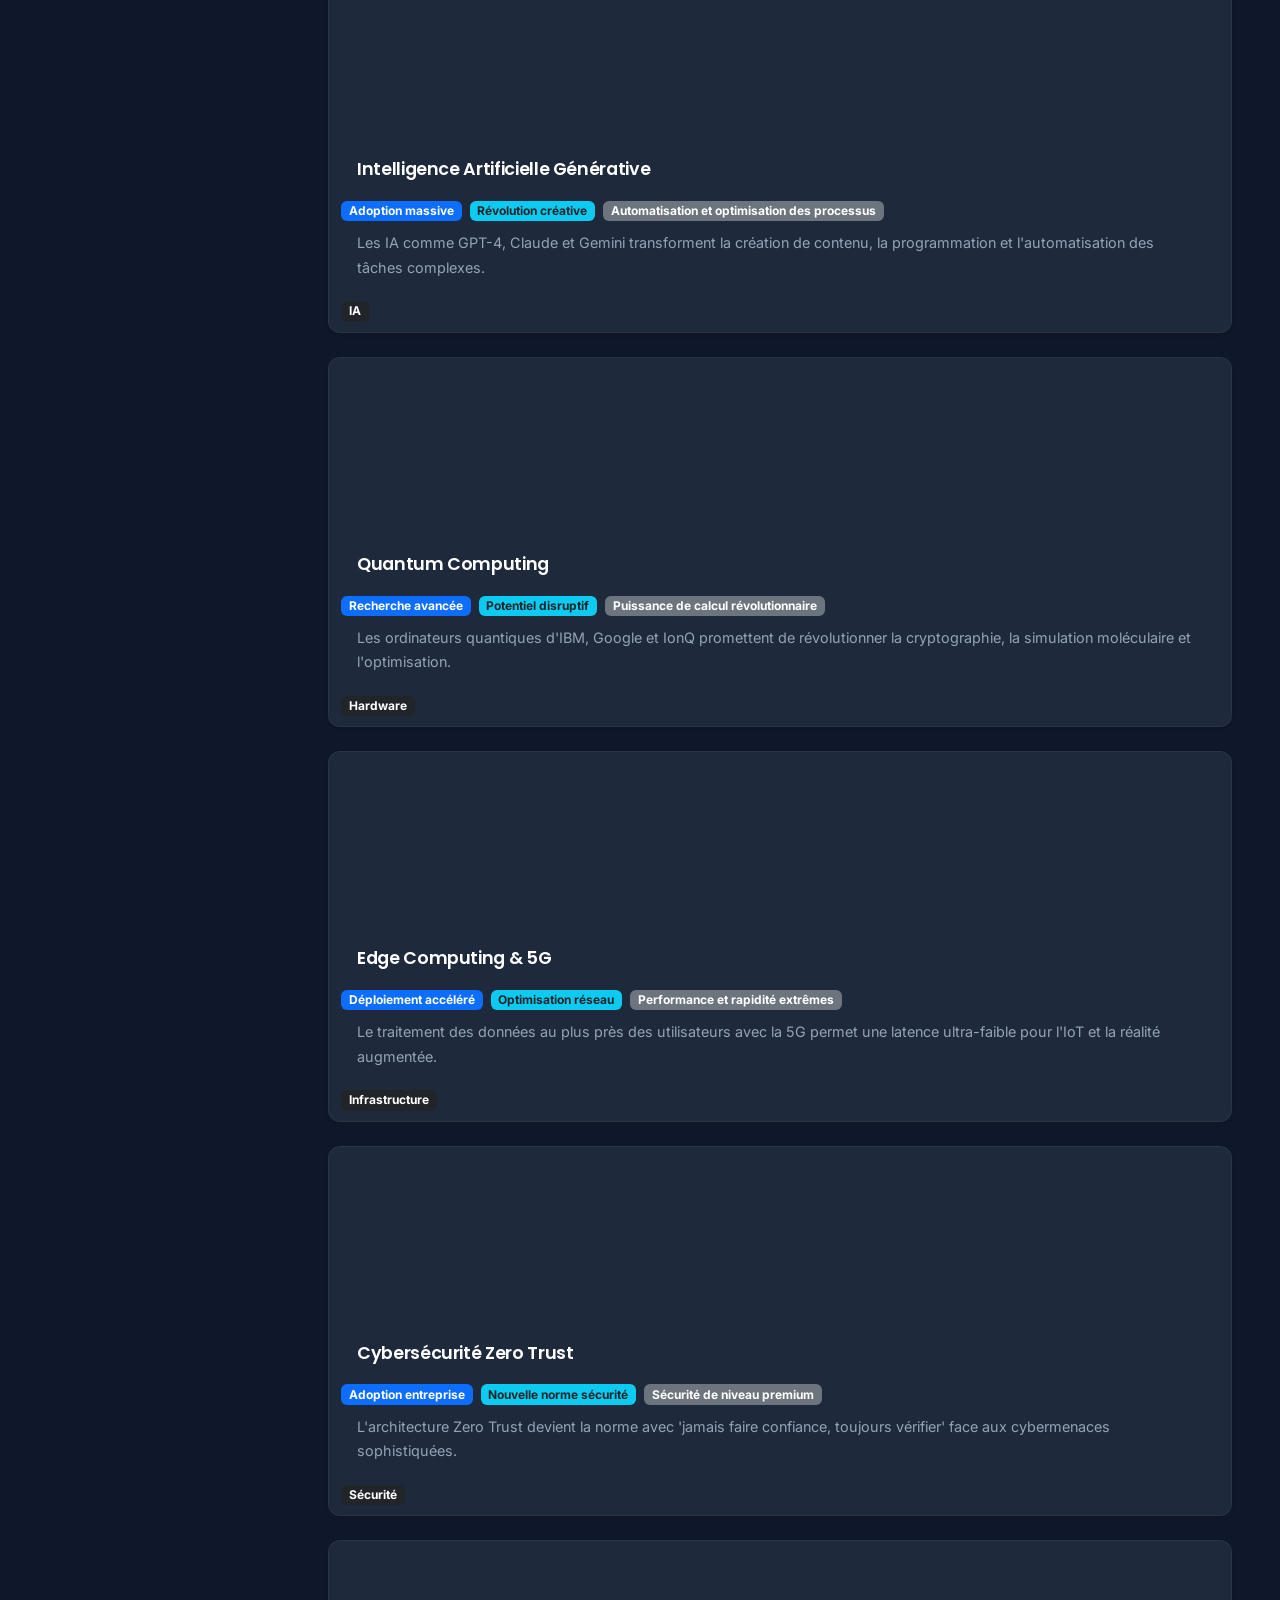
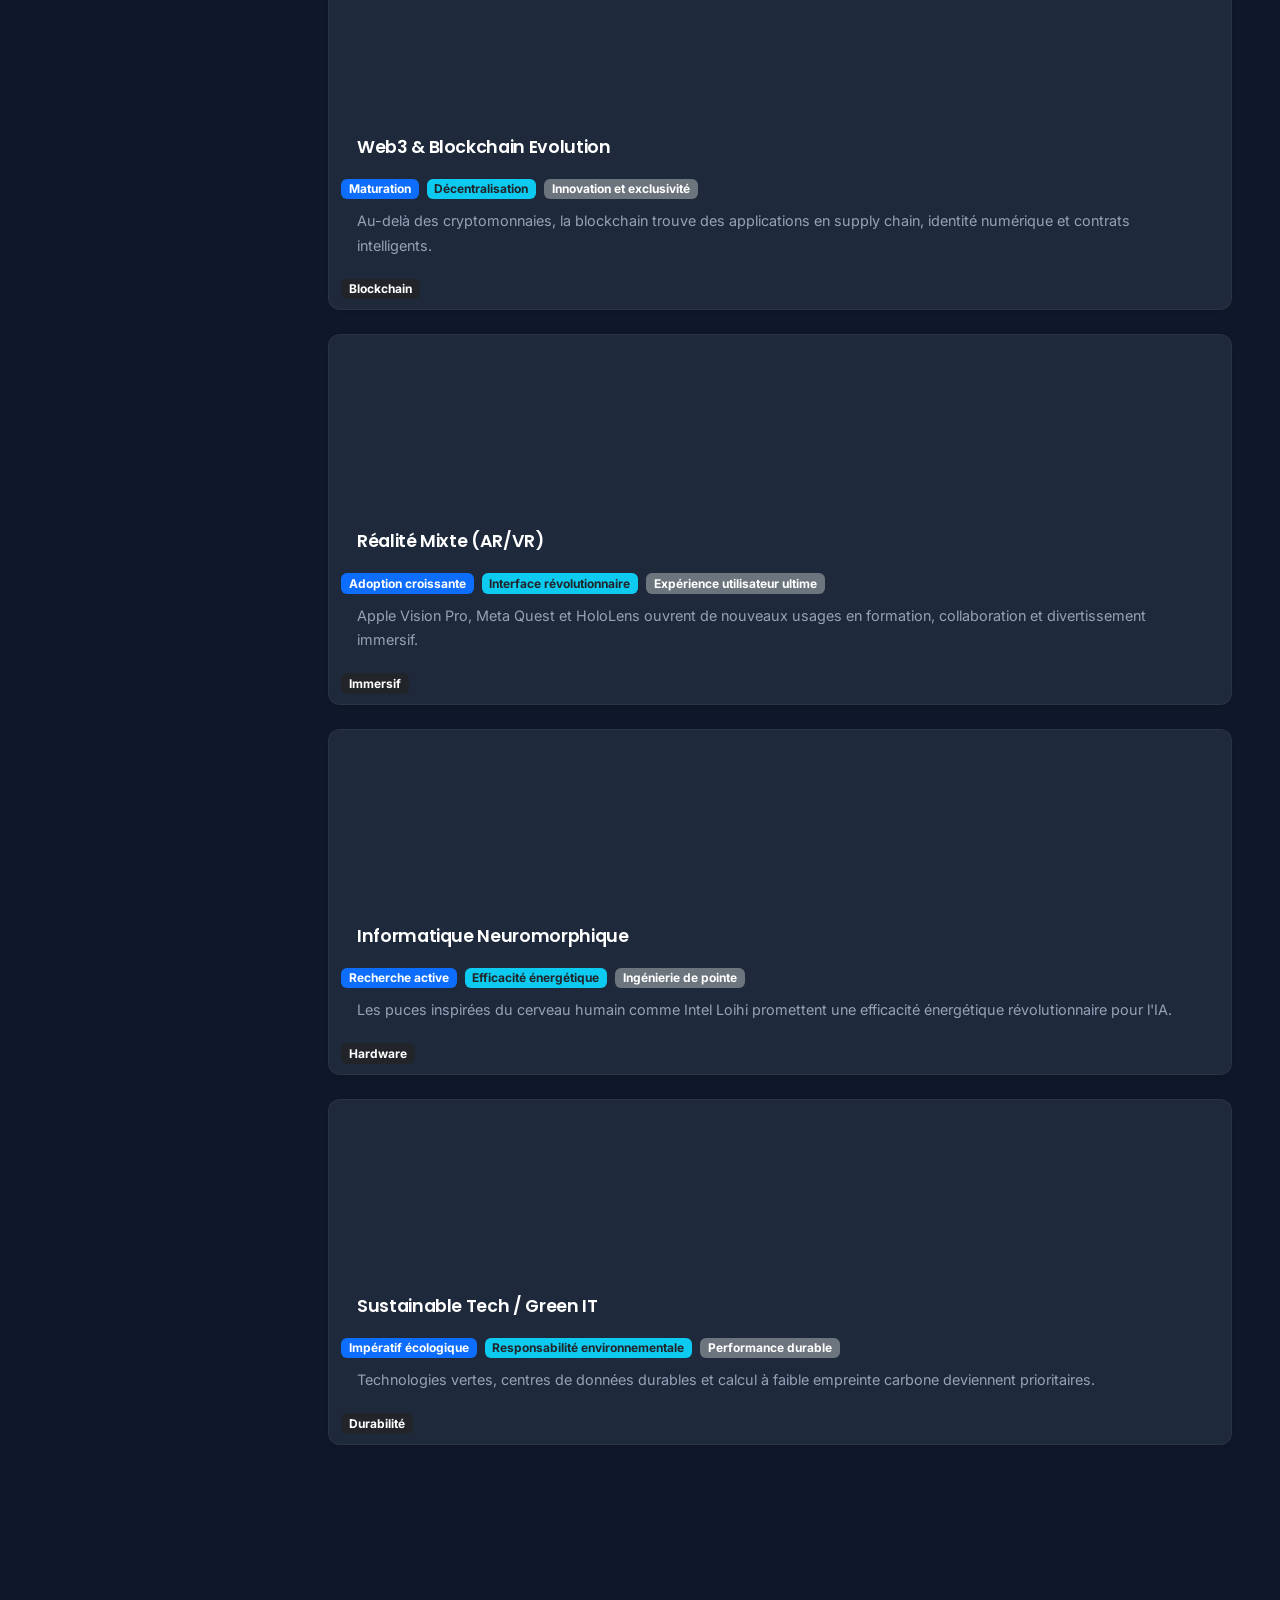
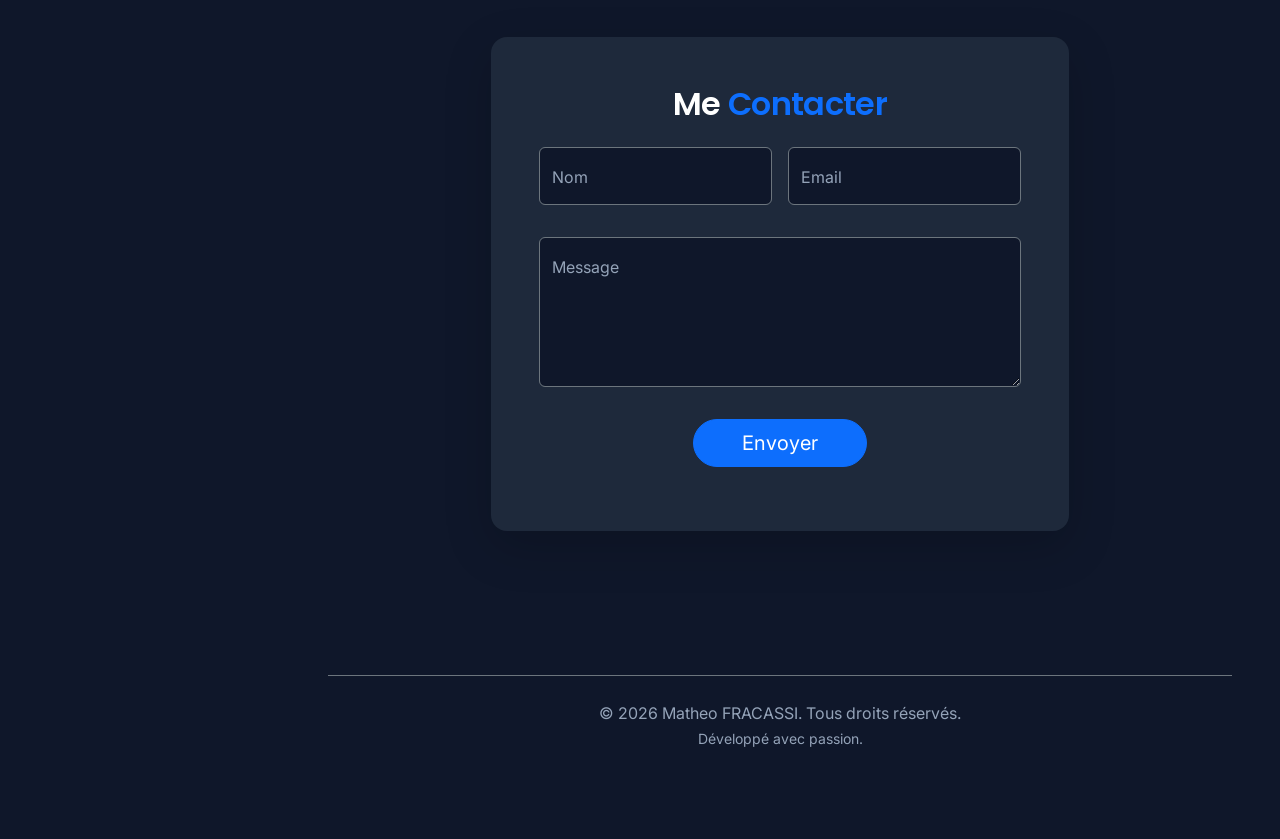
==== commit d5a86e7b: "fix: Correct profile image filename in index.html." ====
--- a/index.html
+++ b/index.html
@@ -74,7 +74,7 @@
     <div class="text-center mb-4">
       <div class="profile-img-container mx-auto mb-3">
         <!-- Placeholder for profile image if available, or initials -->
-        <img src="images/FRACASSI MATHEO.JPG" alt="Matheo FRACASSI" class="img-fluid rounded-circle">
+        <img src="images/FRACASSI_MATHEO.JPG" alt="Matheo FRACASSI" class="img-fluid rounded-circle">
       </div>
       <h4 class="text-white fw-bold mb-0">Matheo FRACASSI</h4>
       <small class="text-muted">BTS SIO SISR</small>
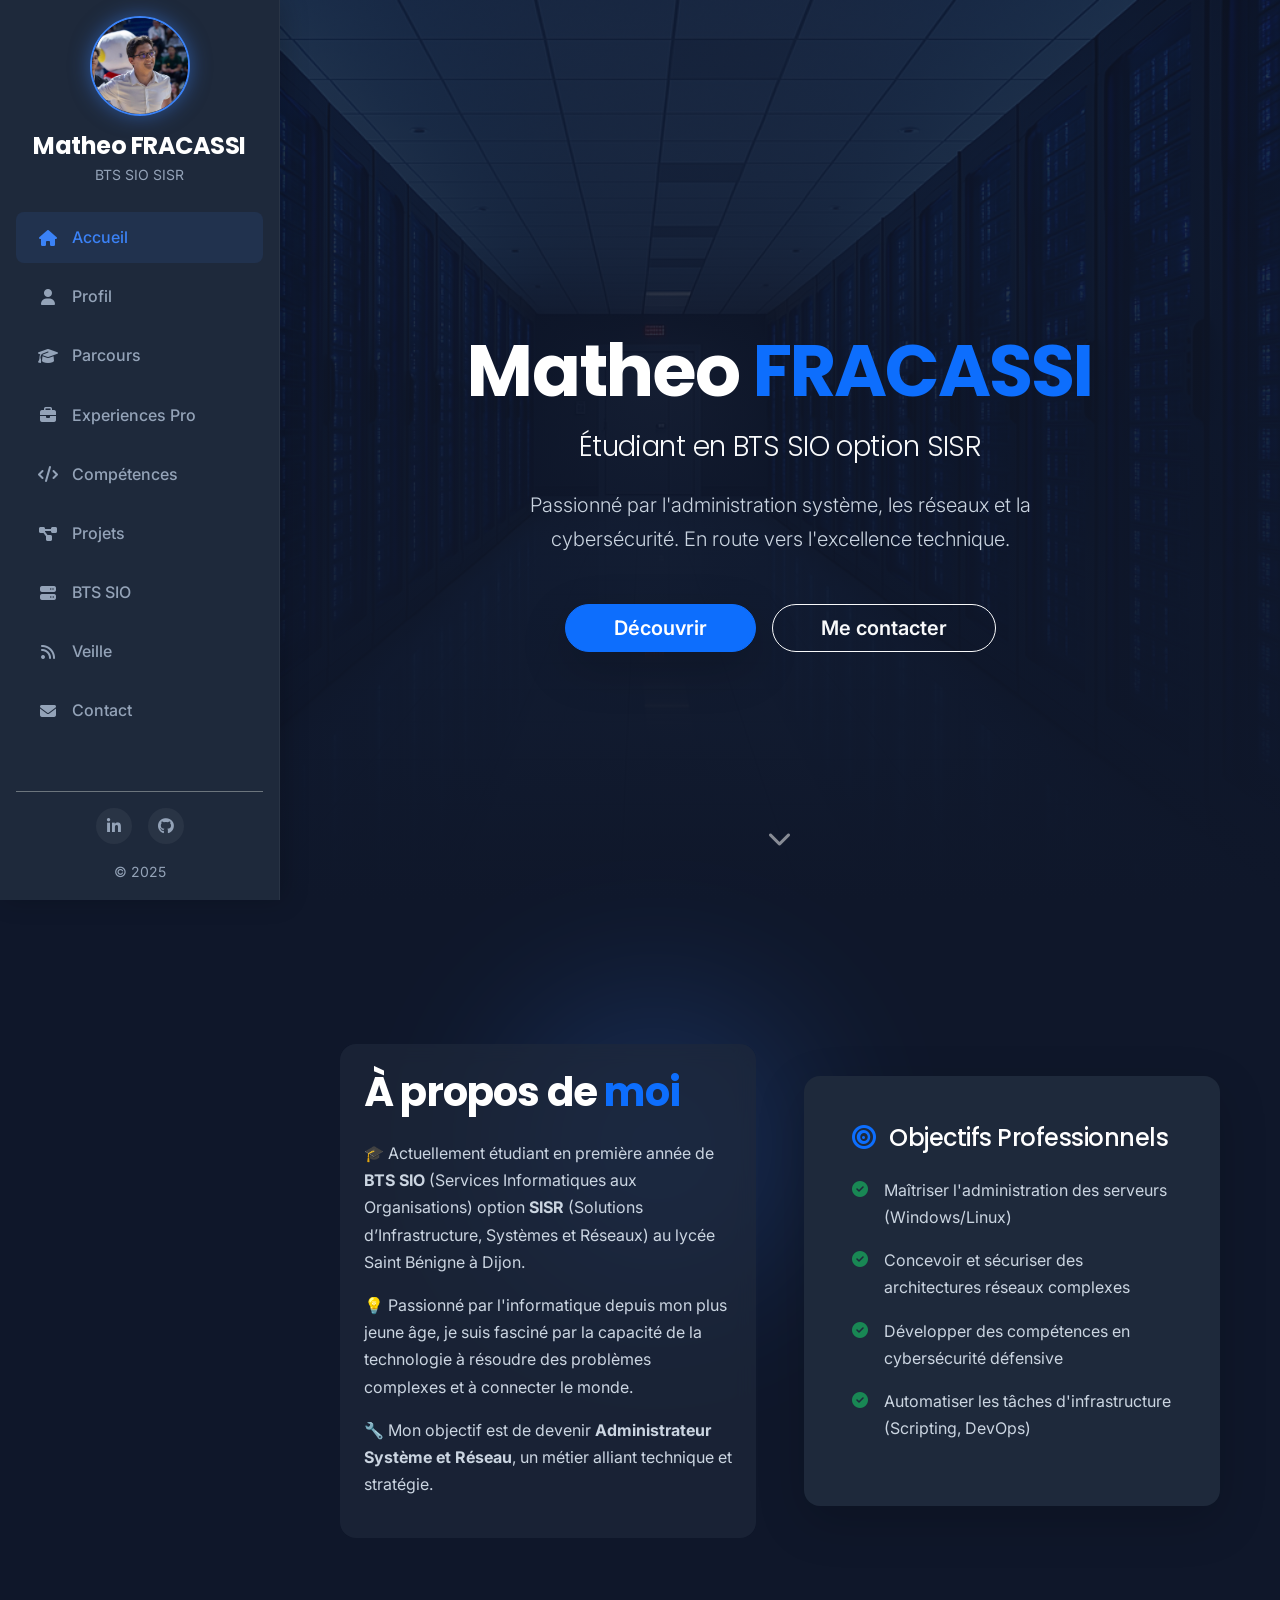
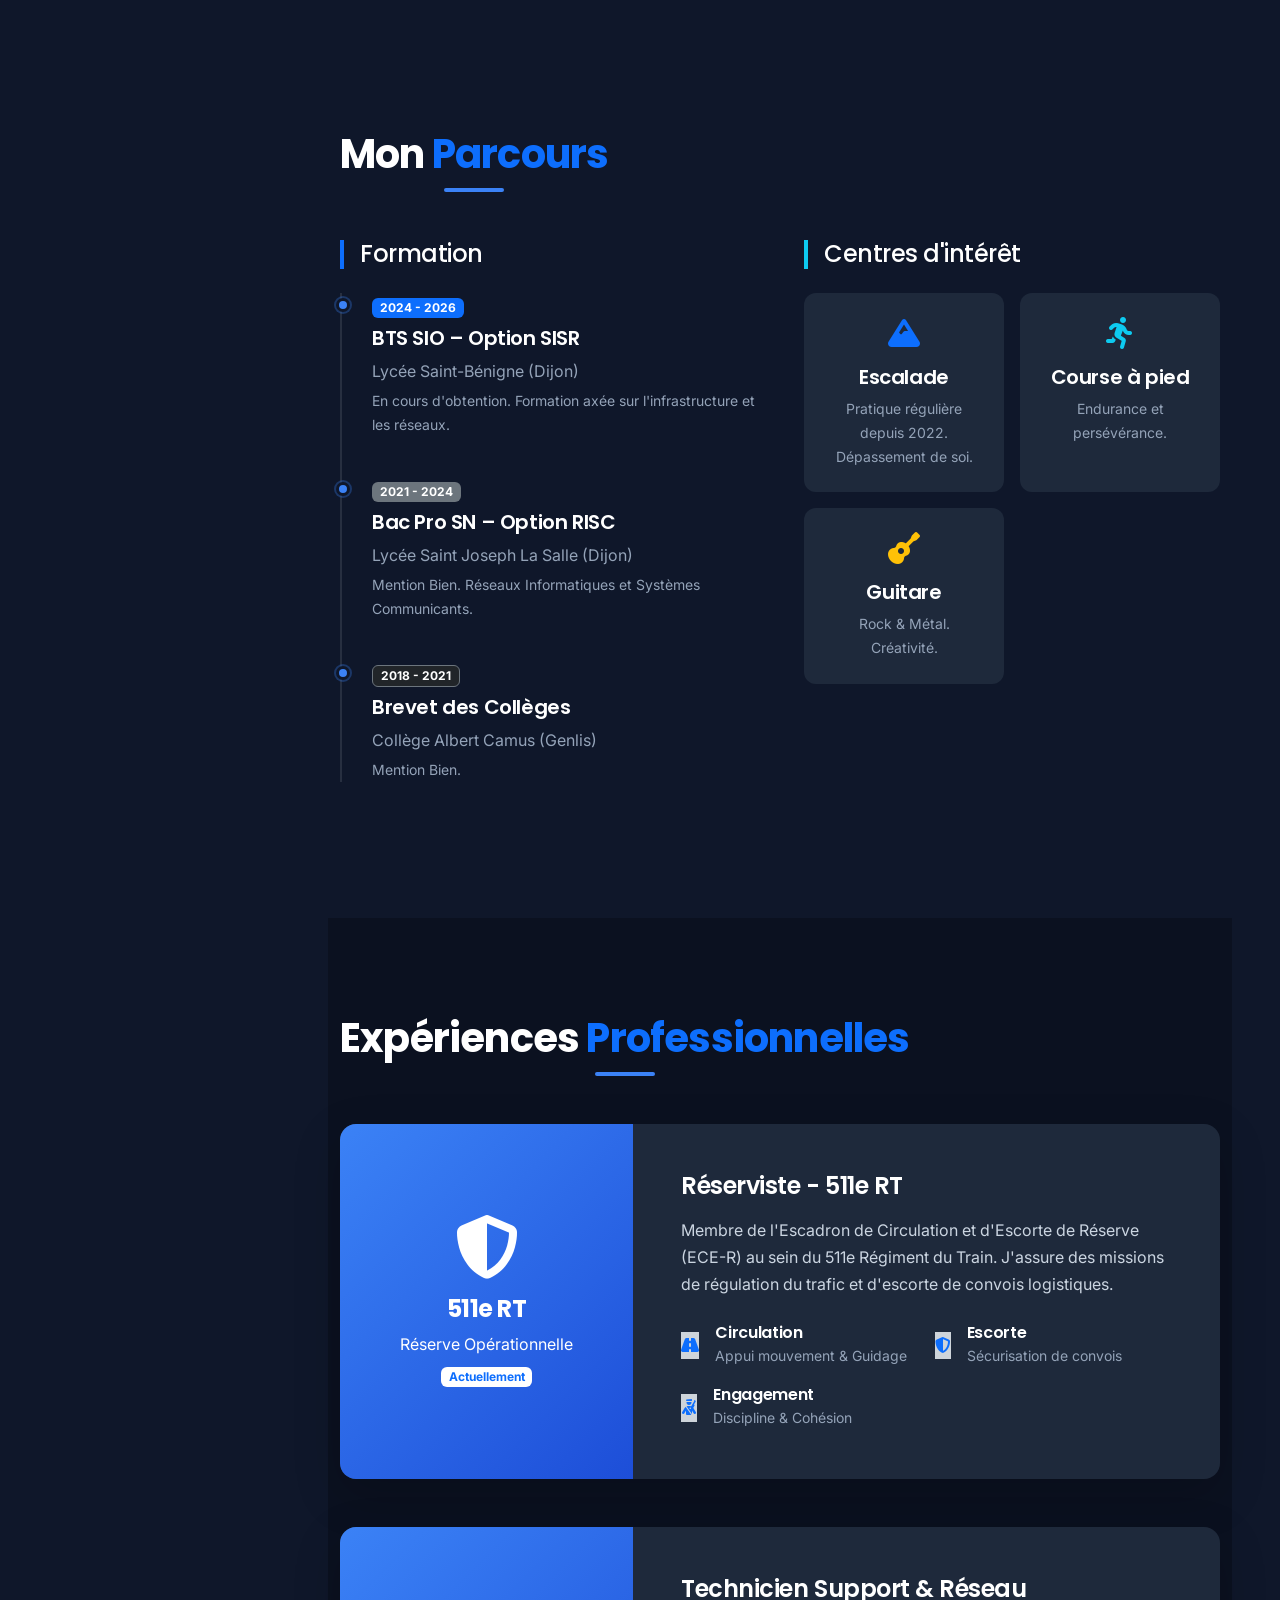
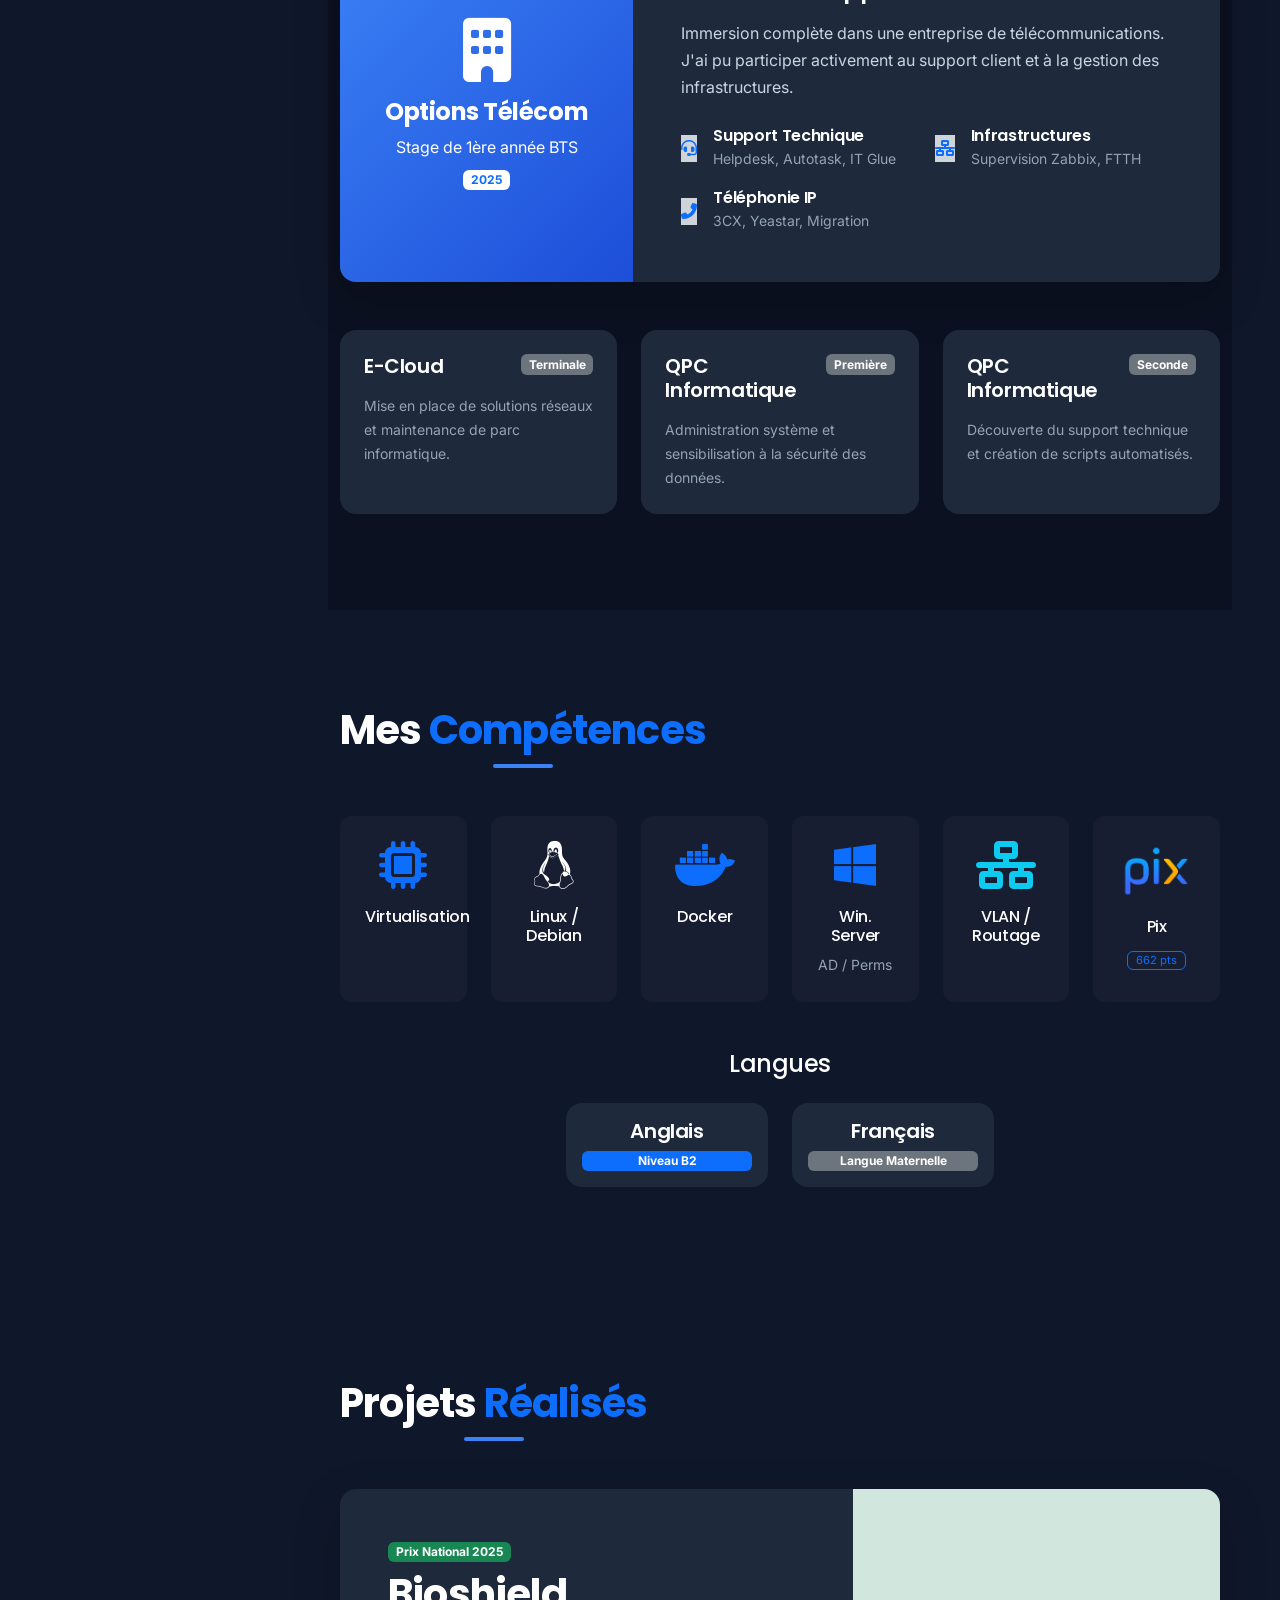
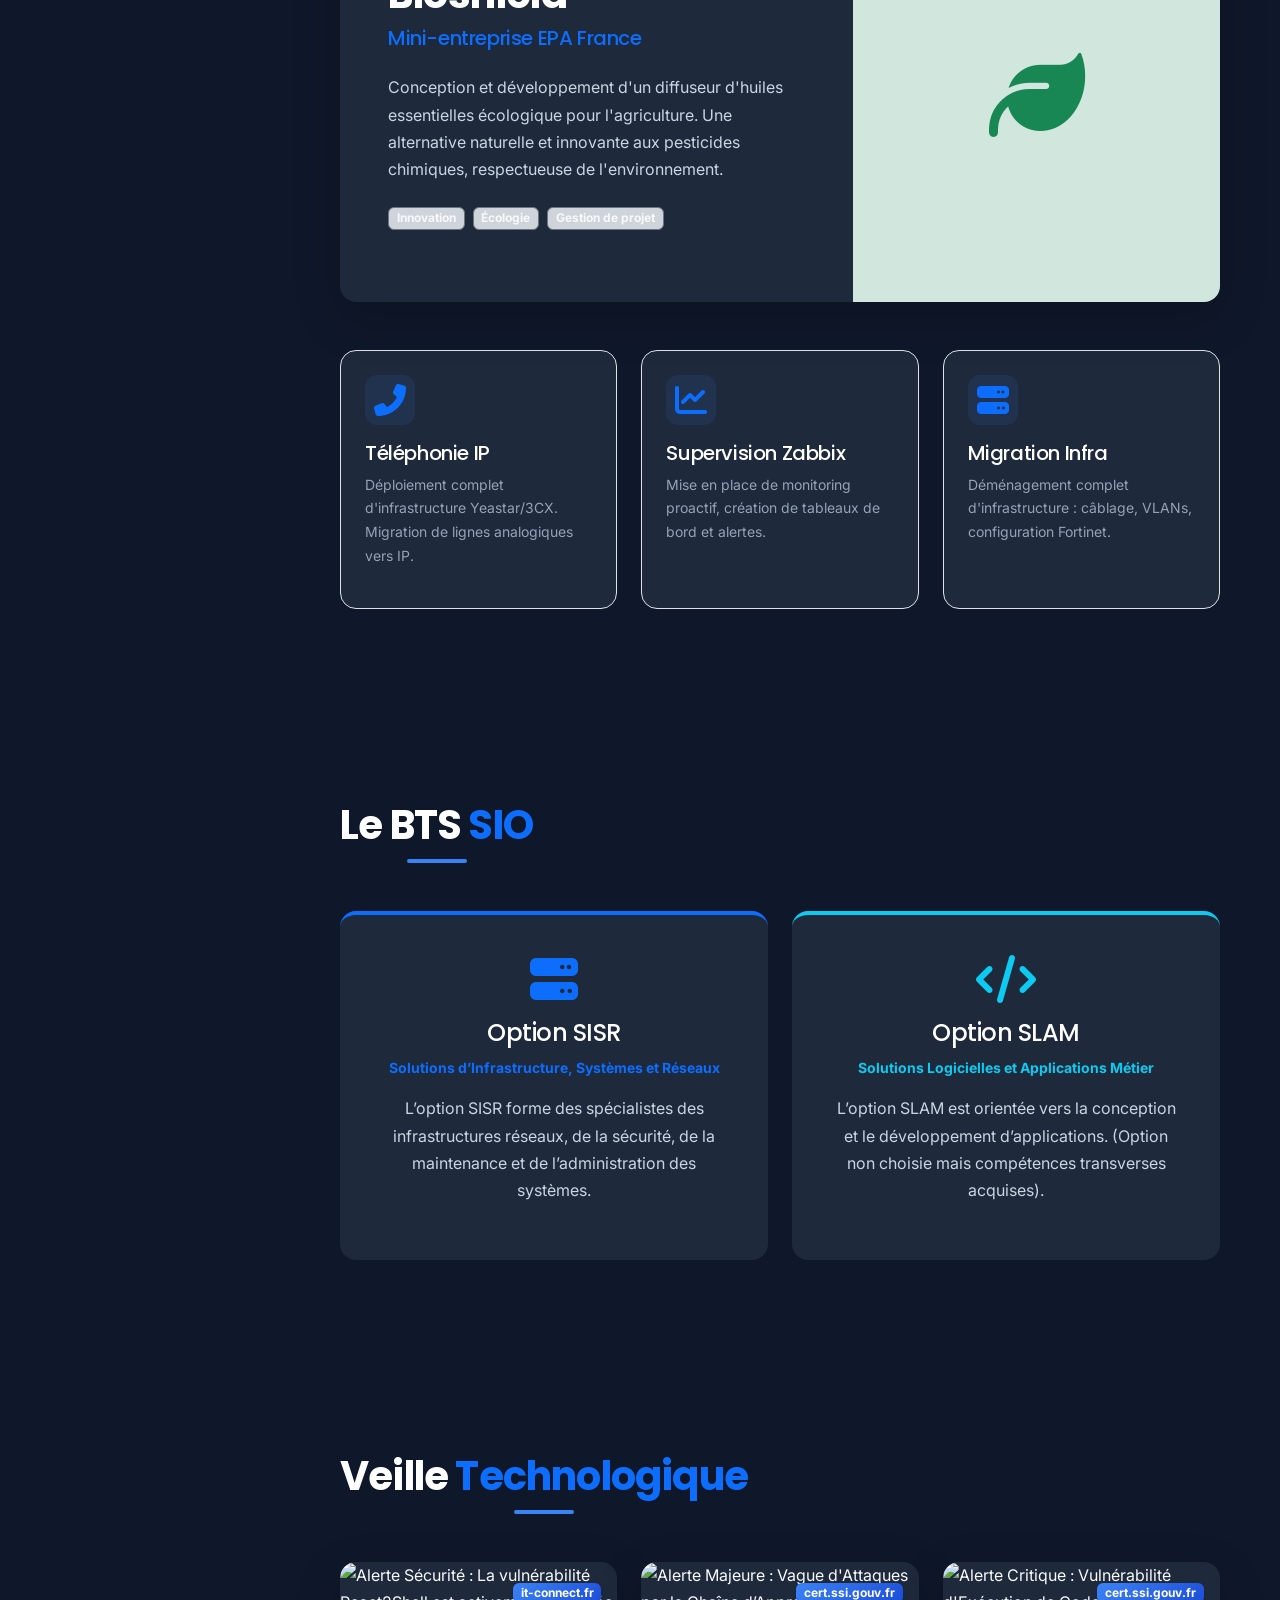
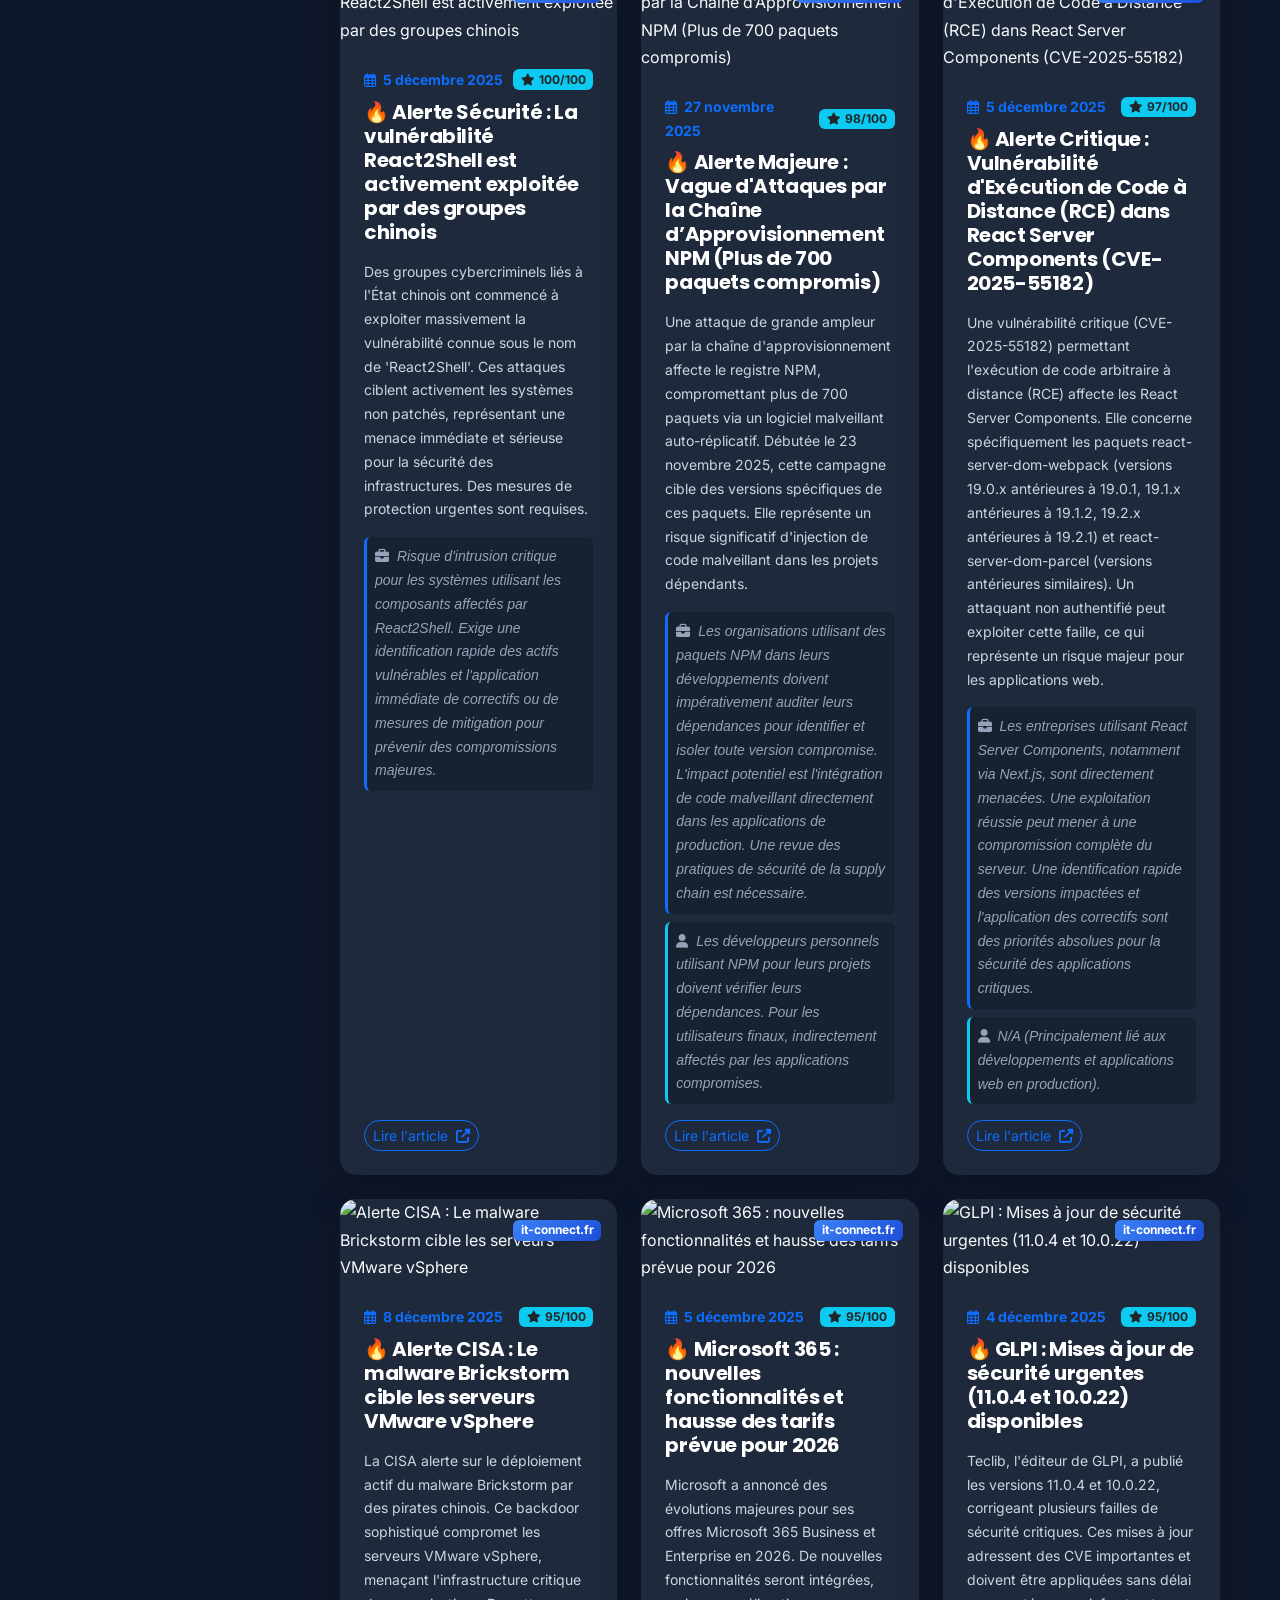
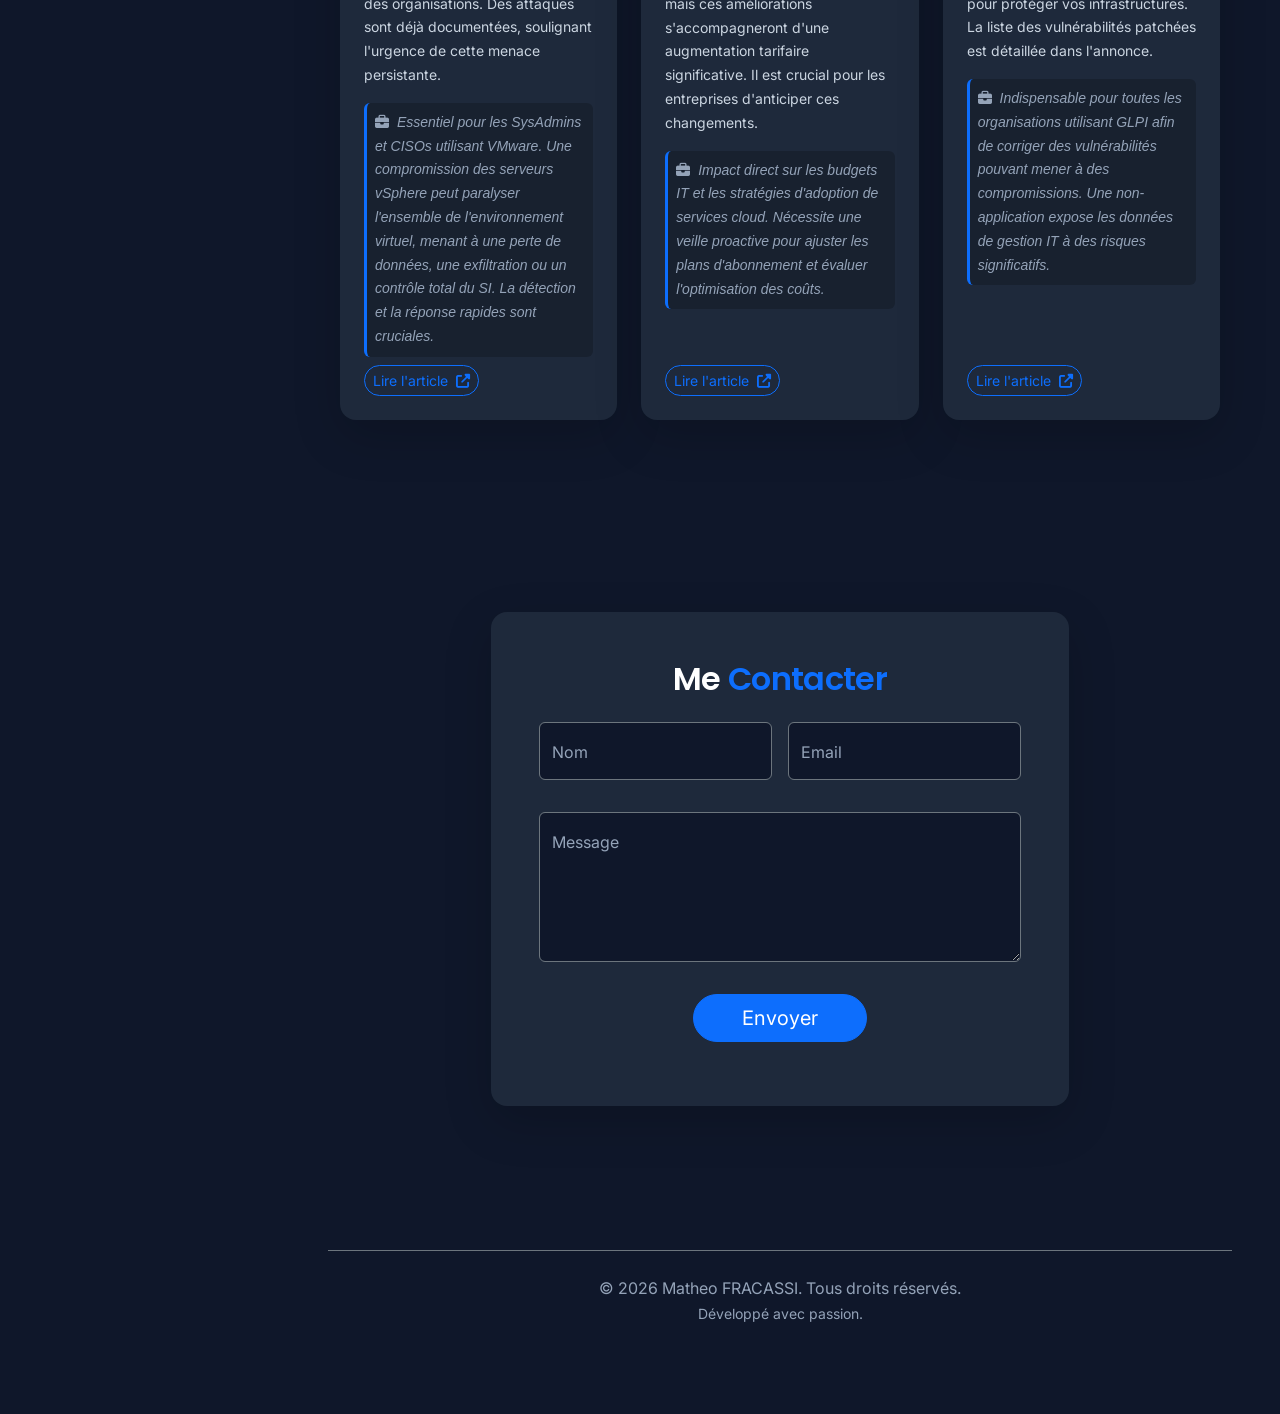
==== commit 660d7af5: "PIX certif" ====
--- a/index.html
+++ b/index.html
@@ -479,8 +479,8 @@
                   <img src="images/logos/pix.png" alt="Pix" class="img-fluid" style="max-height: 60px;">
                 </div>
                 <h5 class="text-white h6">Pix</h5>
-                <a href="documents/attestation-pix-20231220.pdf" target="_blank"
-                  class="btn btn-xs btn-outline-primary mt-1 py-0 px-2" style="font-size: 0.7rem;">713 pts</a>
+                <a href="documents/certification-pix-20251212.pdf" target="_blank"
+                  class="btn btn-xs btn-outline-primary mt-1 py-0 px-2" style="font-size: 0.7rem;">662 pts</a>
               </div>
             </div>
           </div>
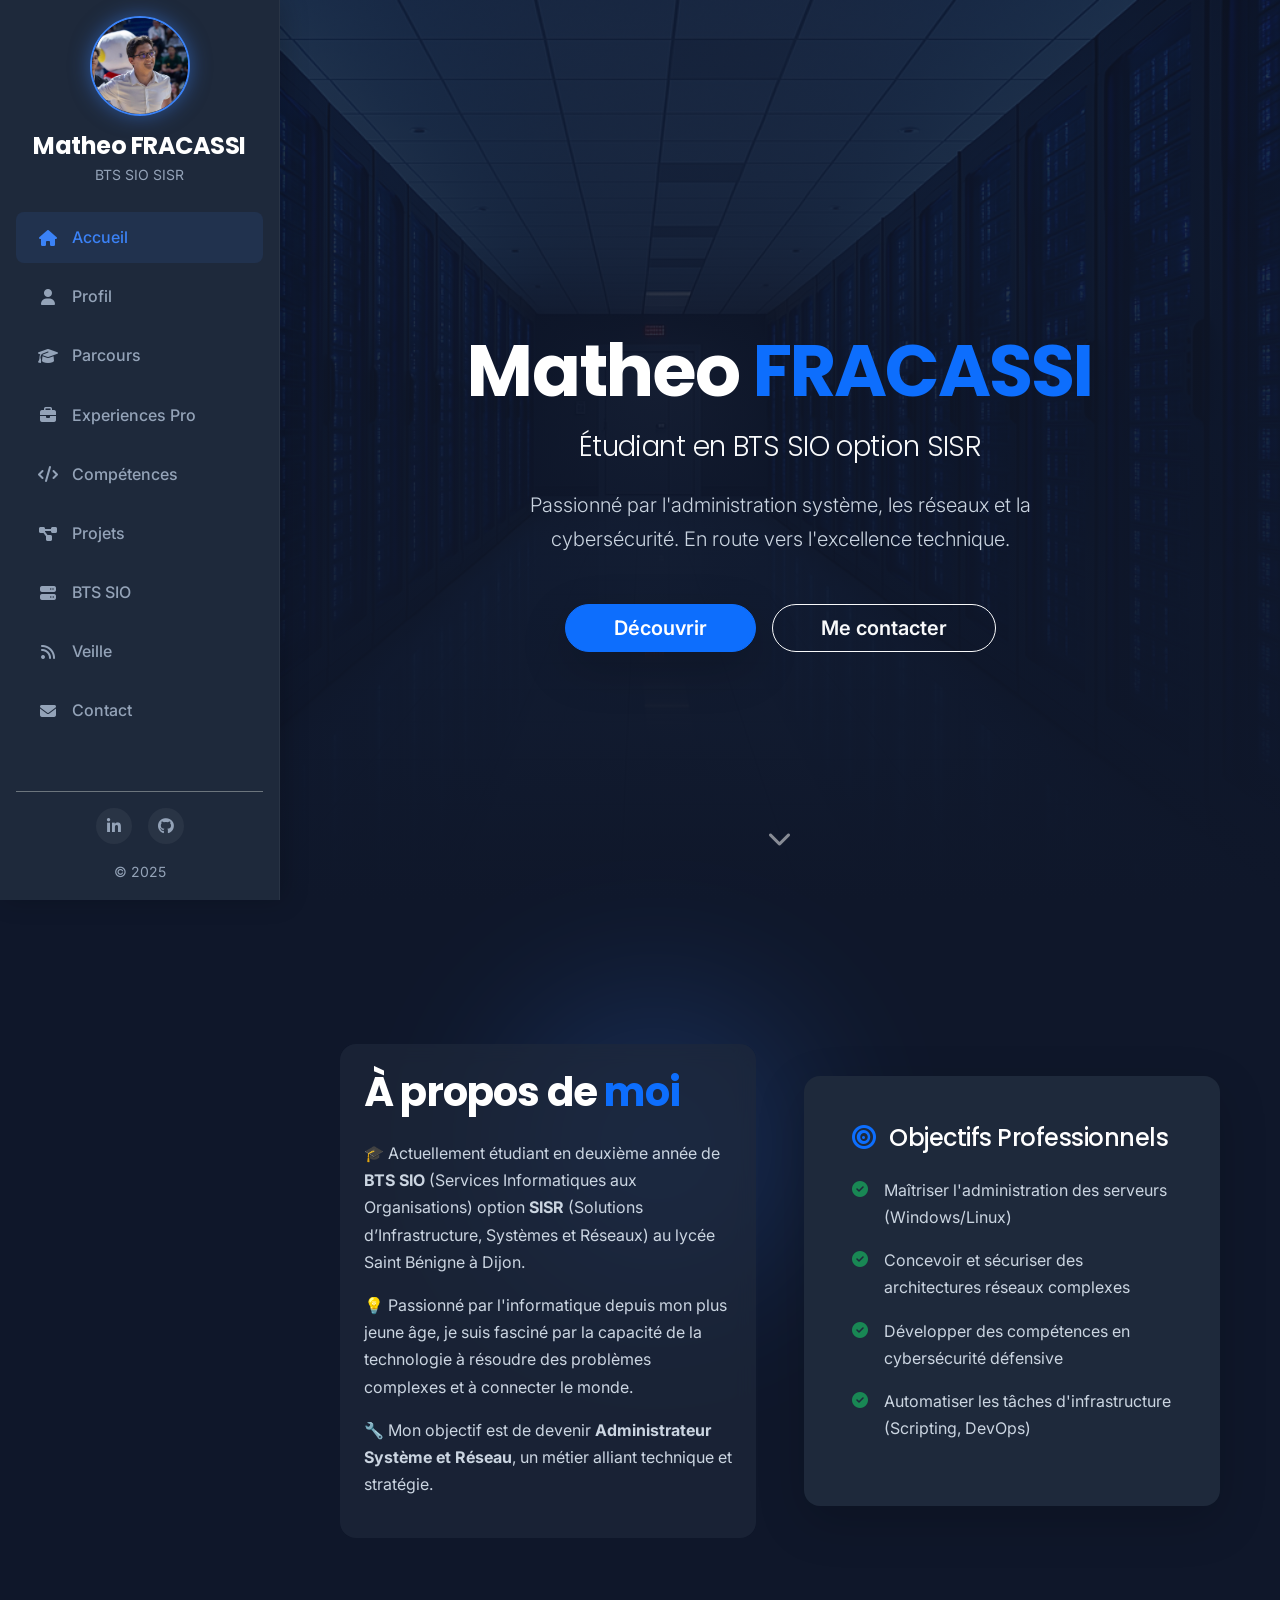
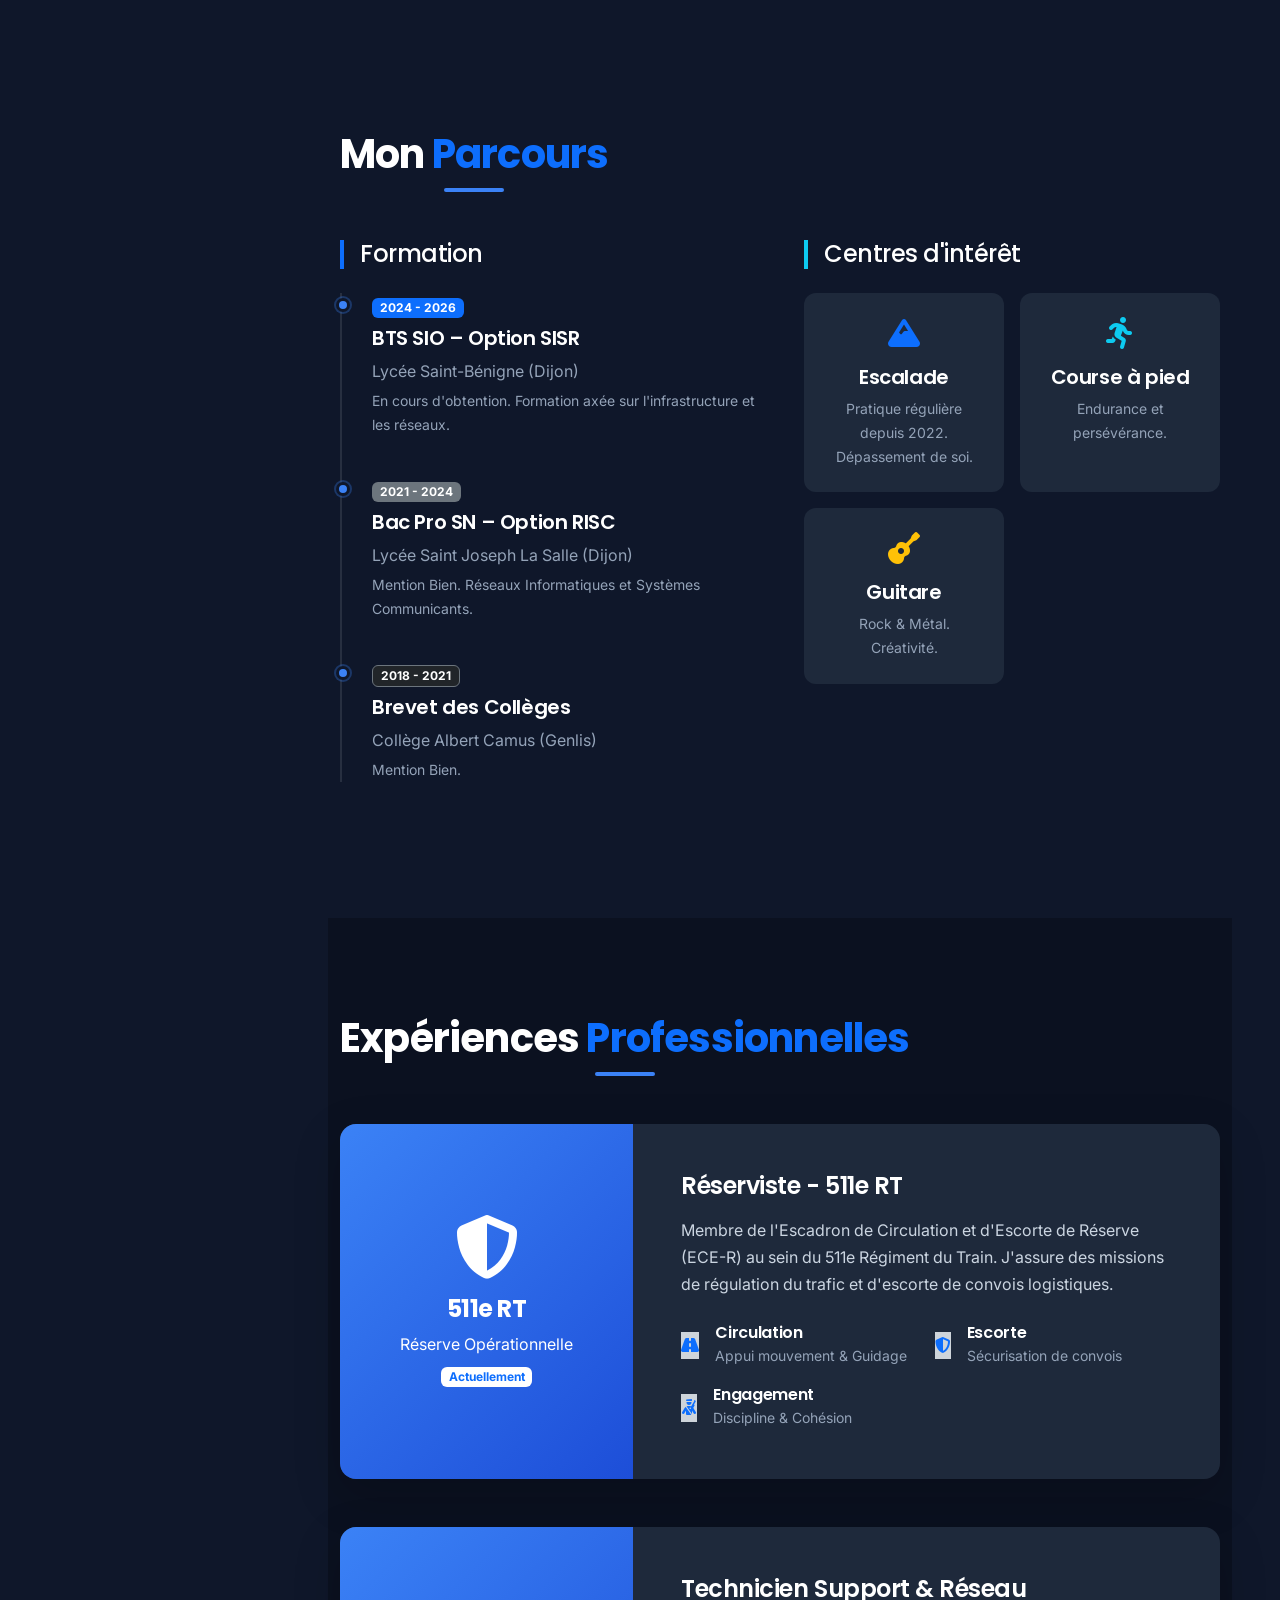
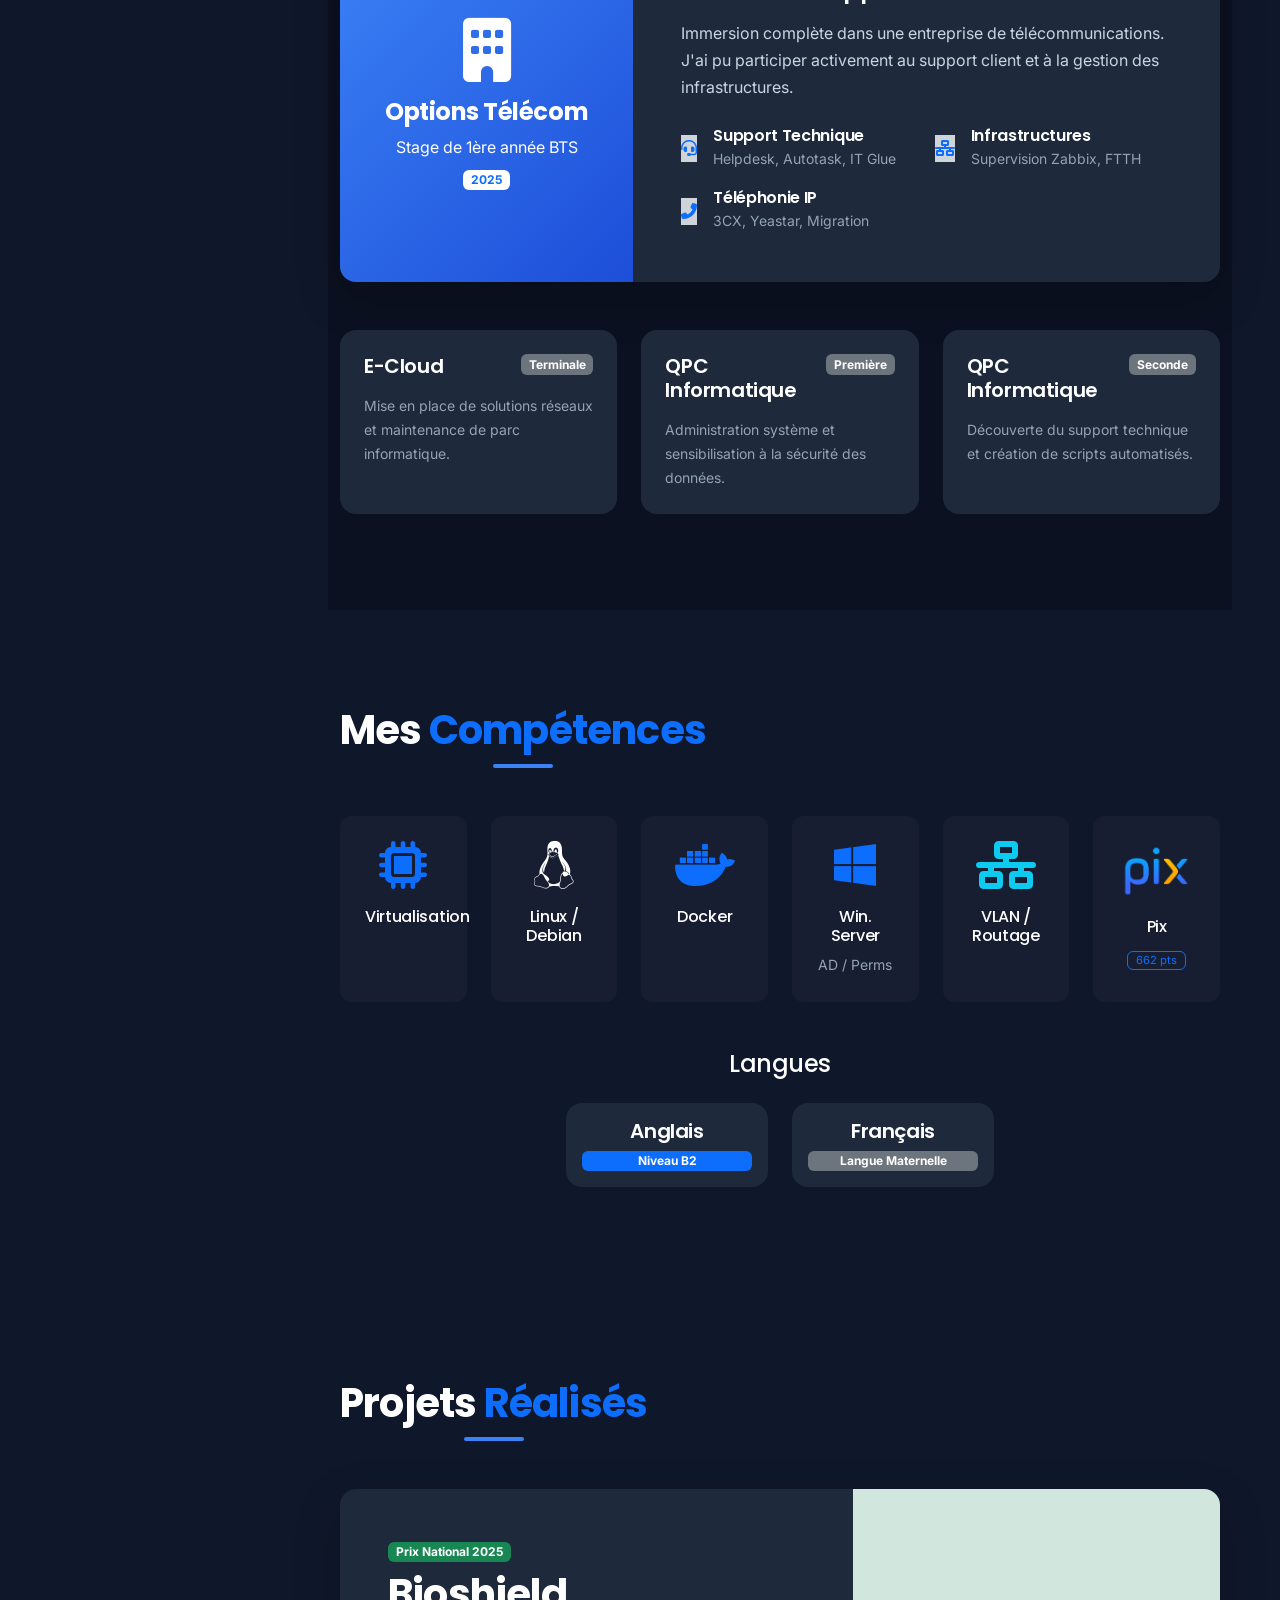
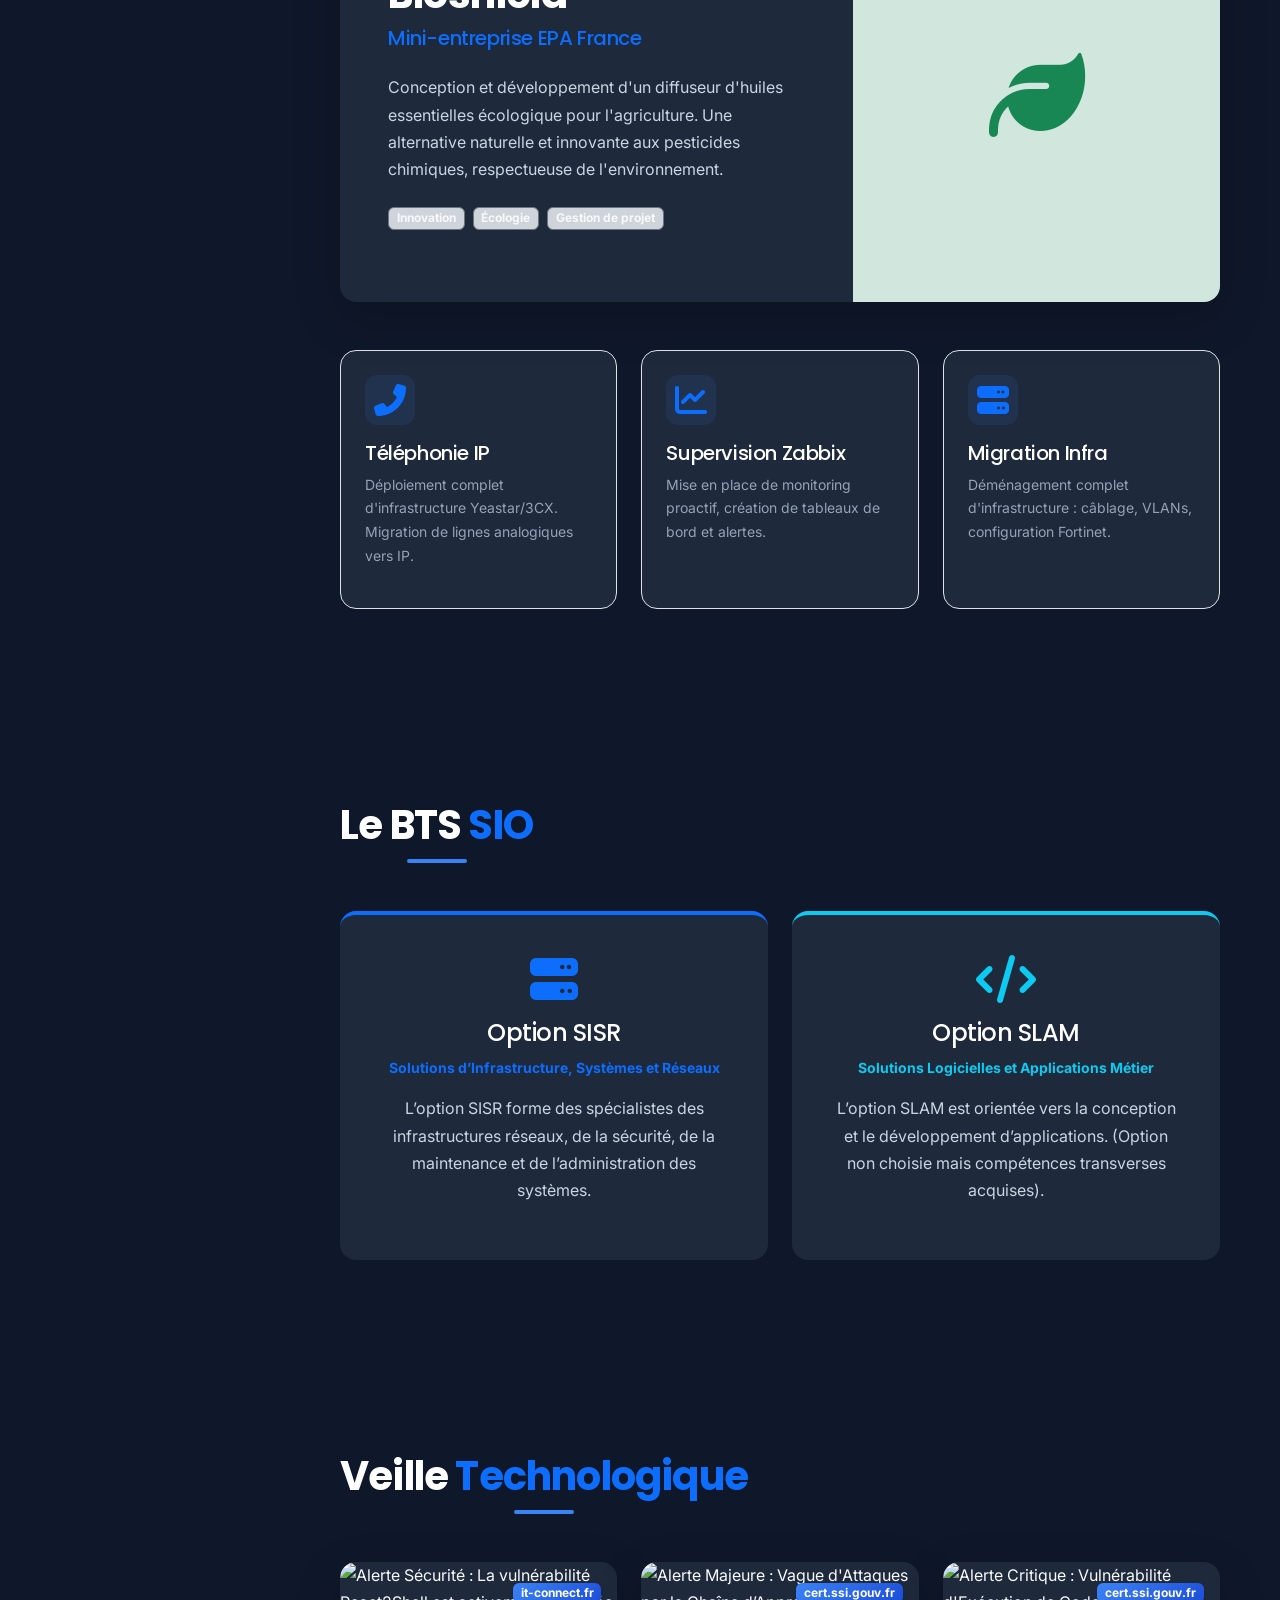
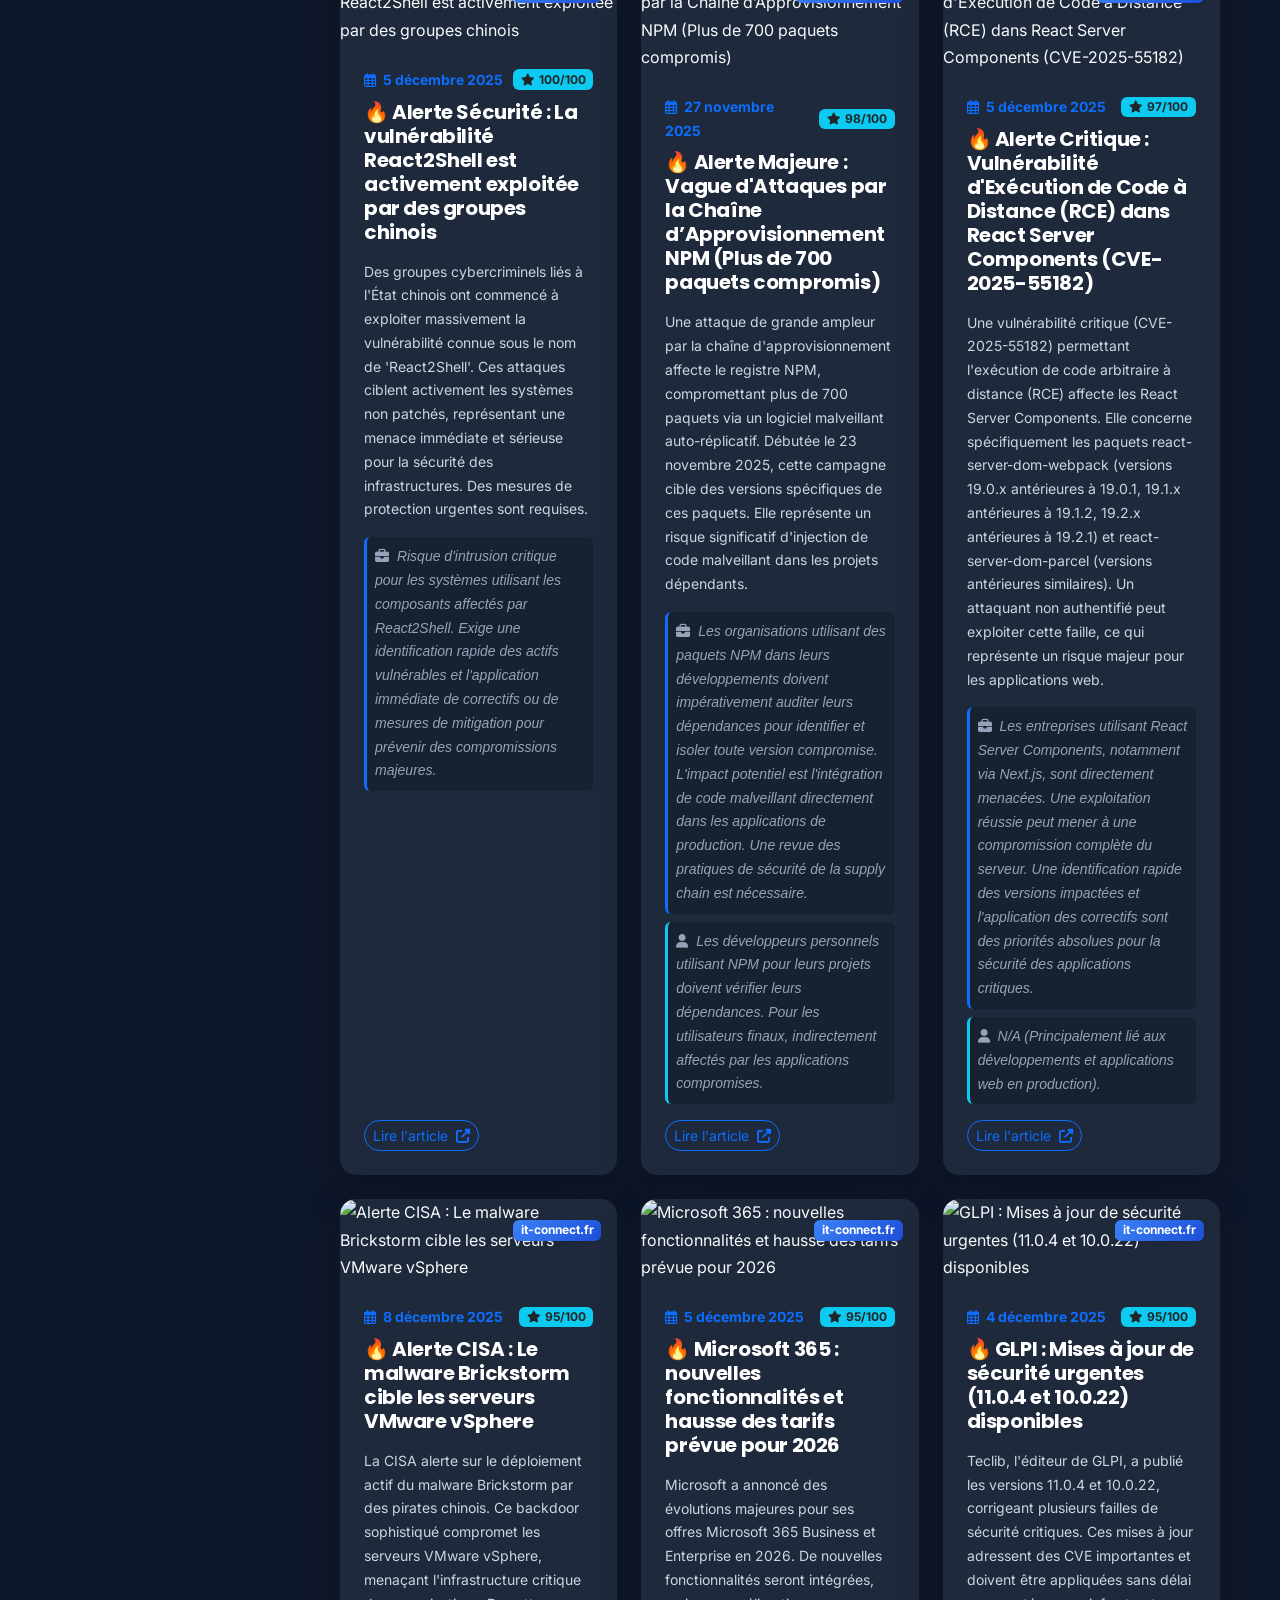
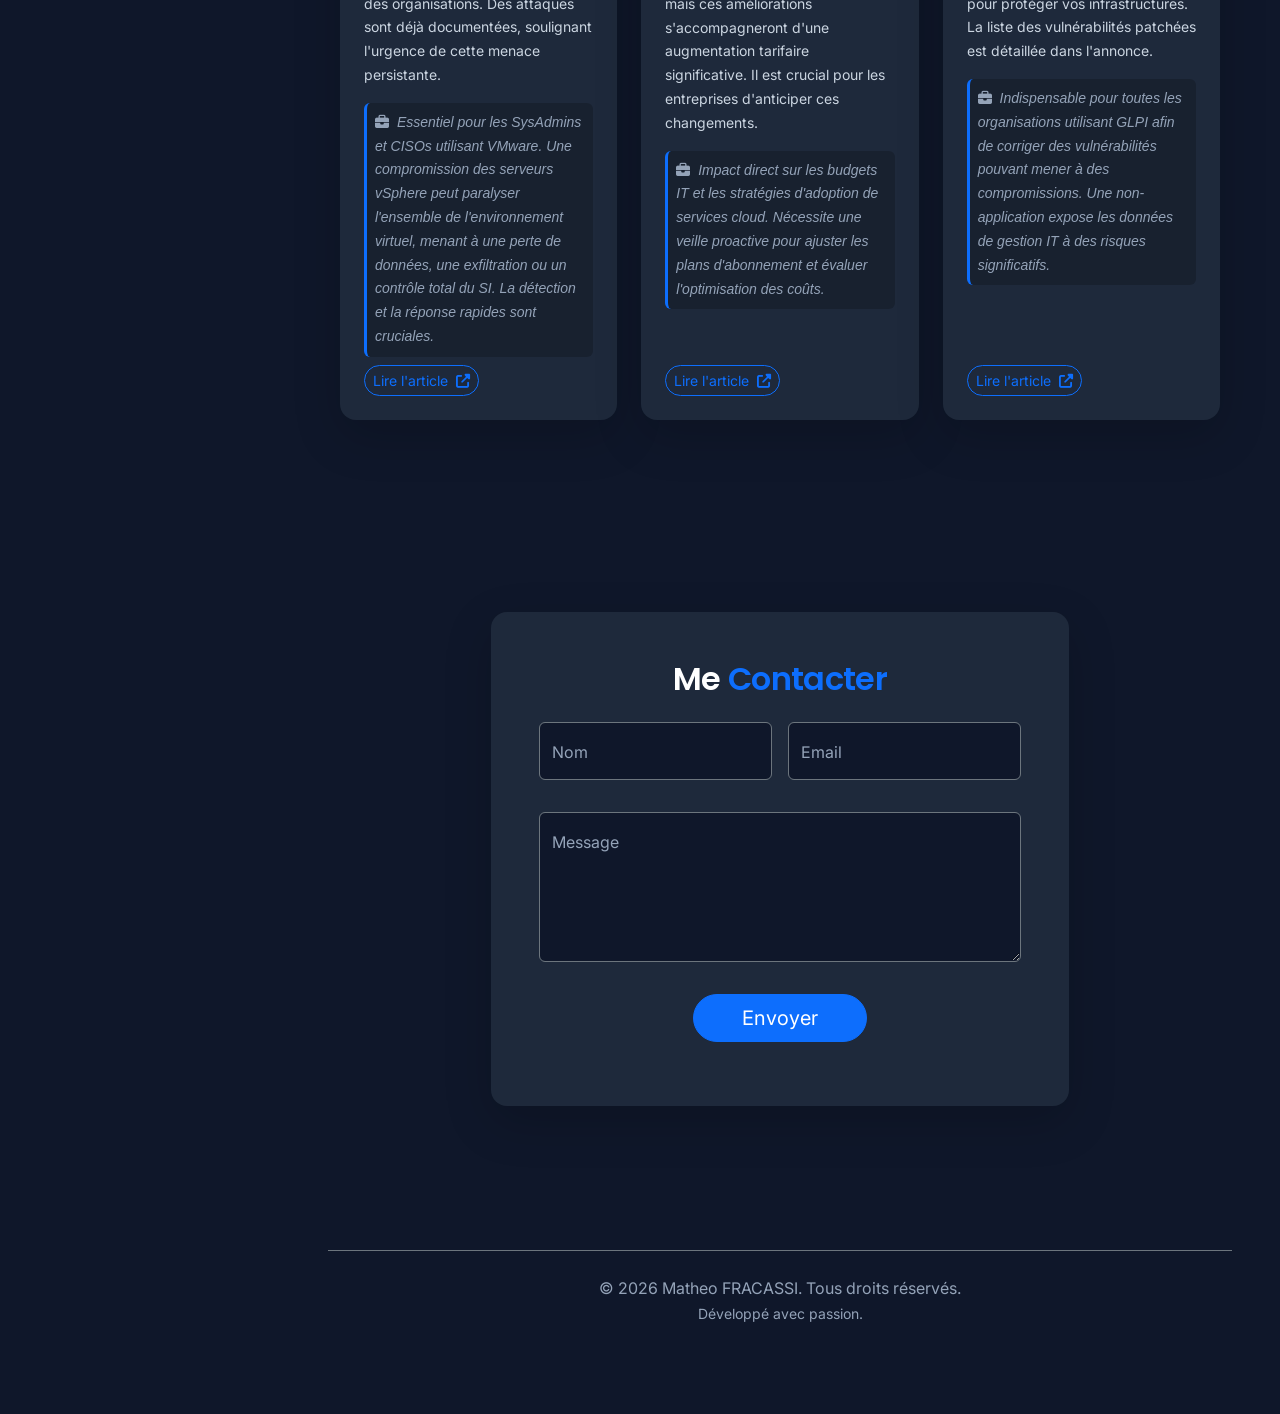
==== commit 0eeed8e8: "Update education status from first to second year of BTS SIO" ====
--- a/index.html
+++ b/index.html
@@ -149,7 +149,7 @@
                 <div class="card bg-dark-glass border-0 p-4 position-relative z-1">
                   <h2 class="display-6 fw-bold mb-4 text-white">À propos de <span class="text-primary">moi</span></h2>
                   <p class="text-gray-300 mb-3">
-                    🎓 Actuellement étudiant en première année de <strong>BTS SIO</strong> (Services Informatiques aux
+                    🎓 Actuellement étudiant en deuxième année de <strong>BTS SIO</strong> (Services Informatiques aux
                     Organisations) option <strong>SISR</strong> (Solutions d’Infrastructure, Systèmes et Réseaux) au
                     lycée Saint Bénigne à Dijon.
                   </p>
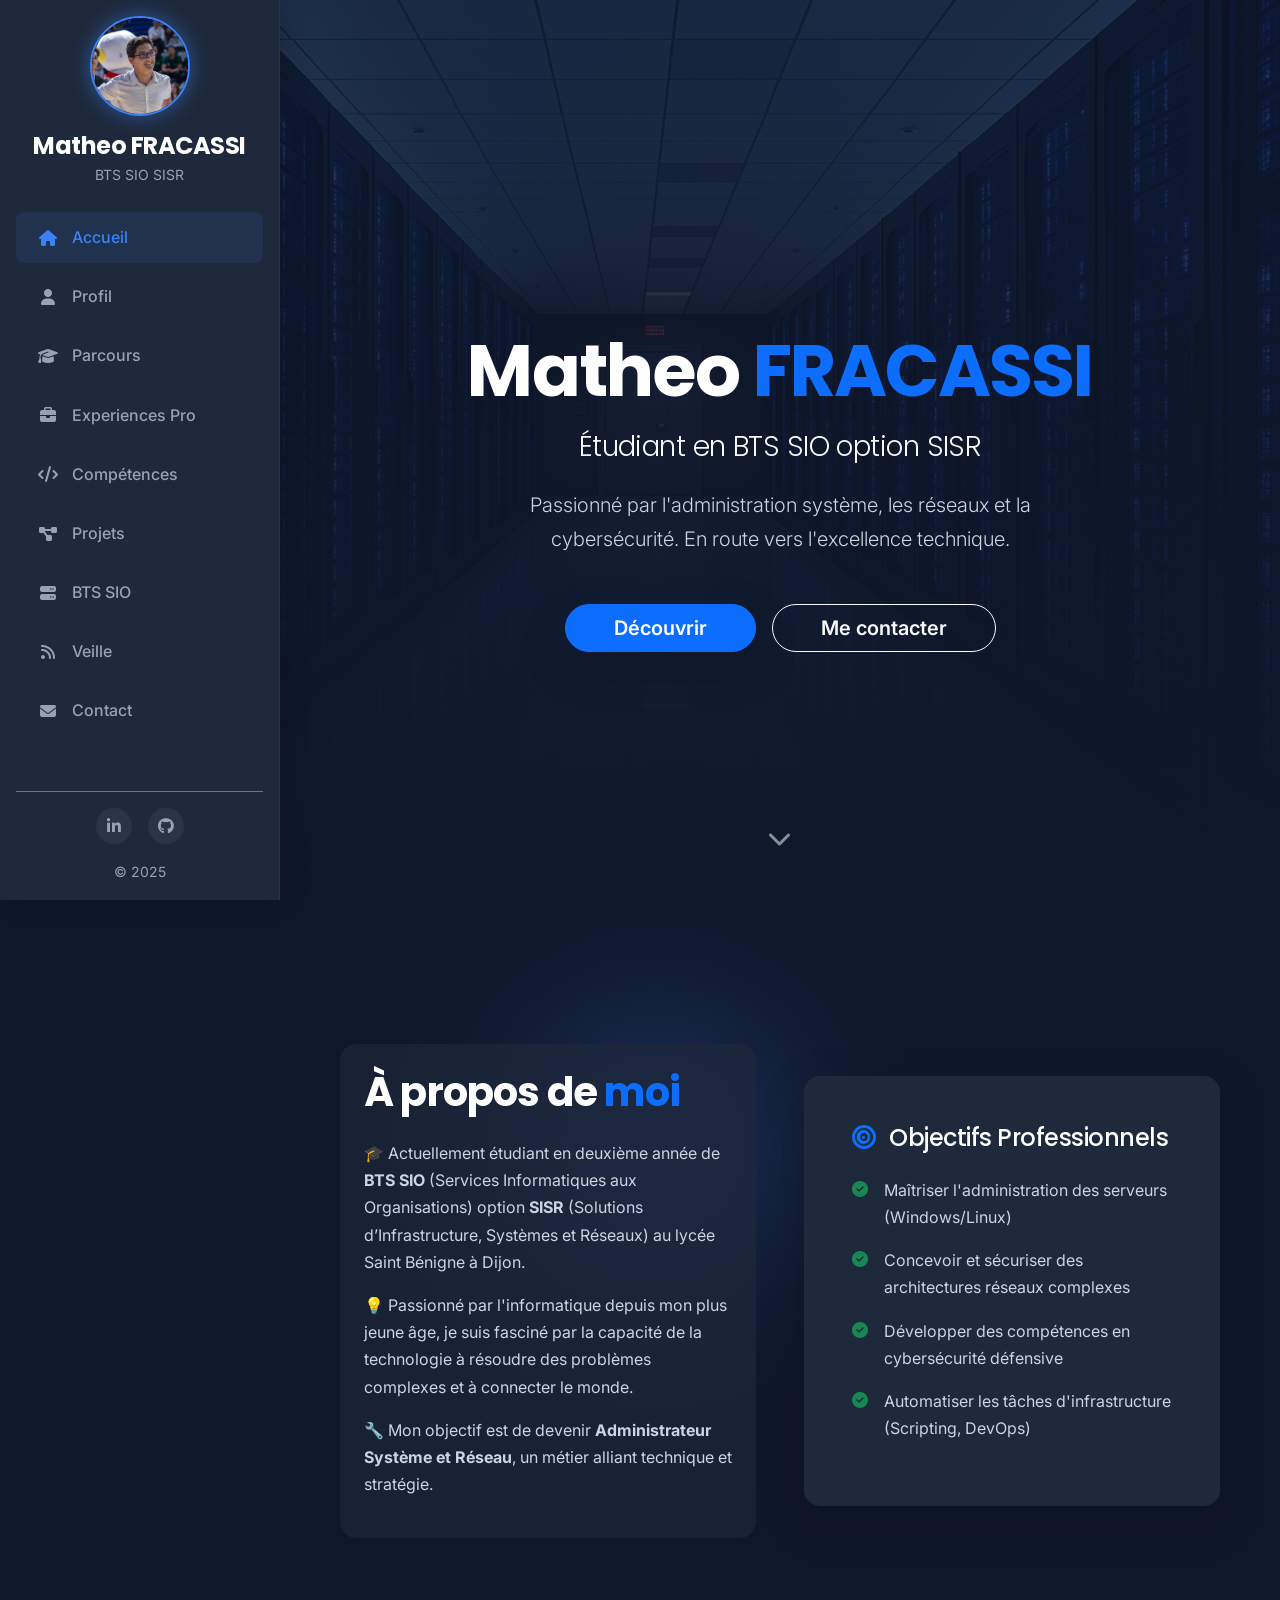
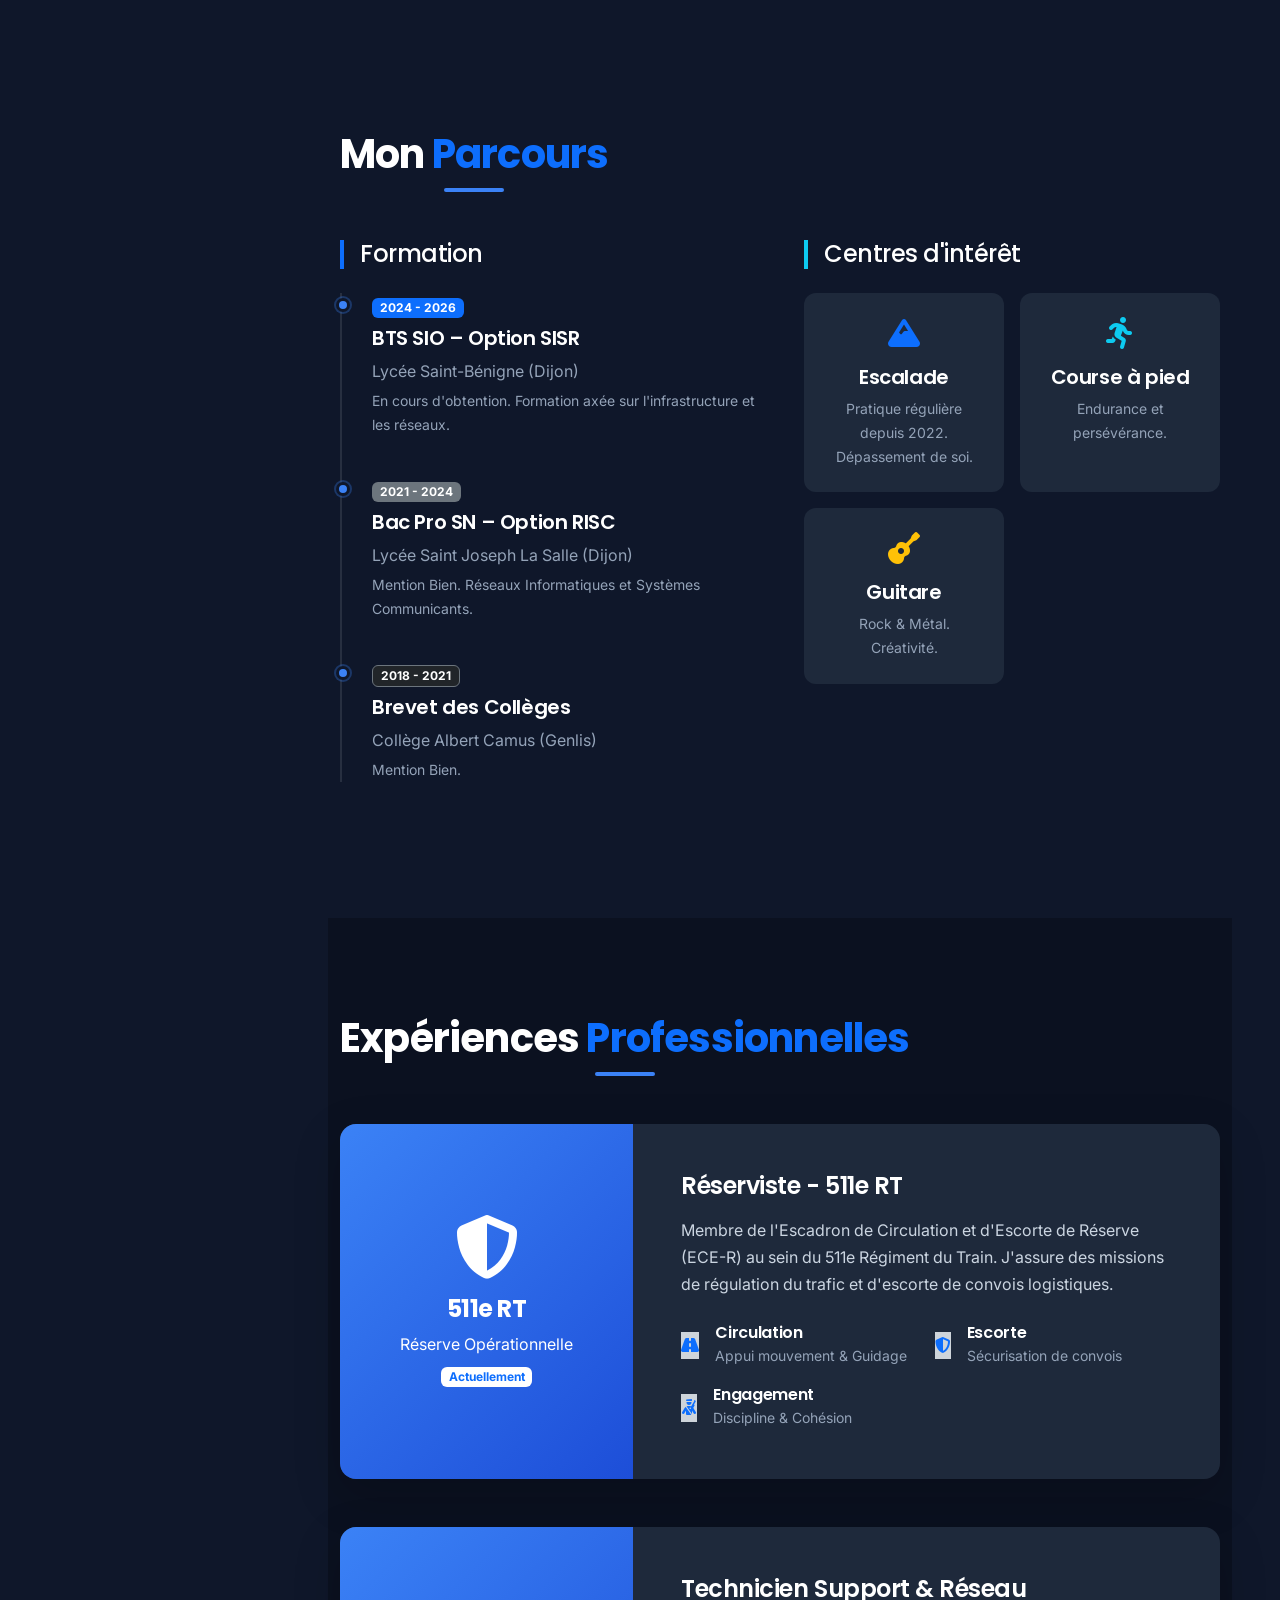
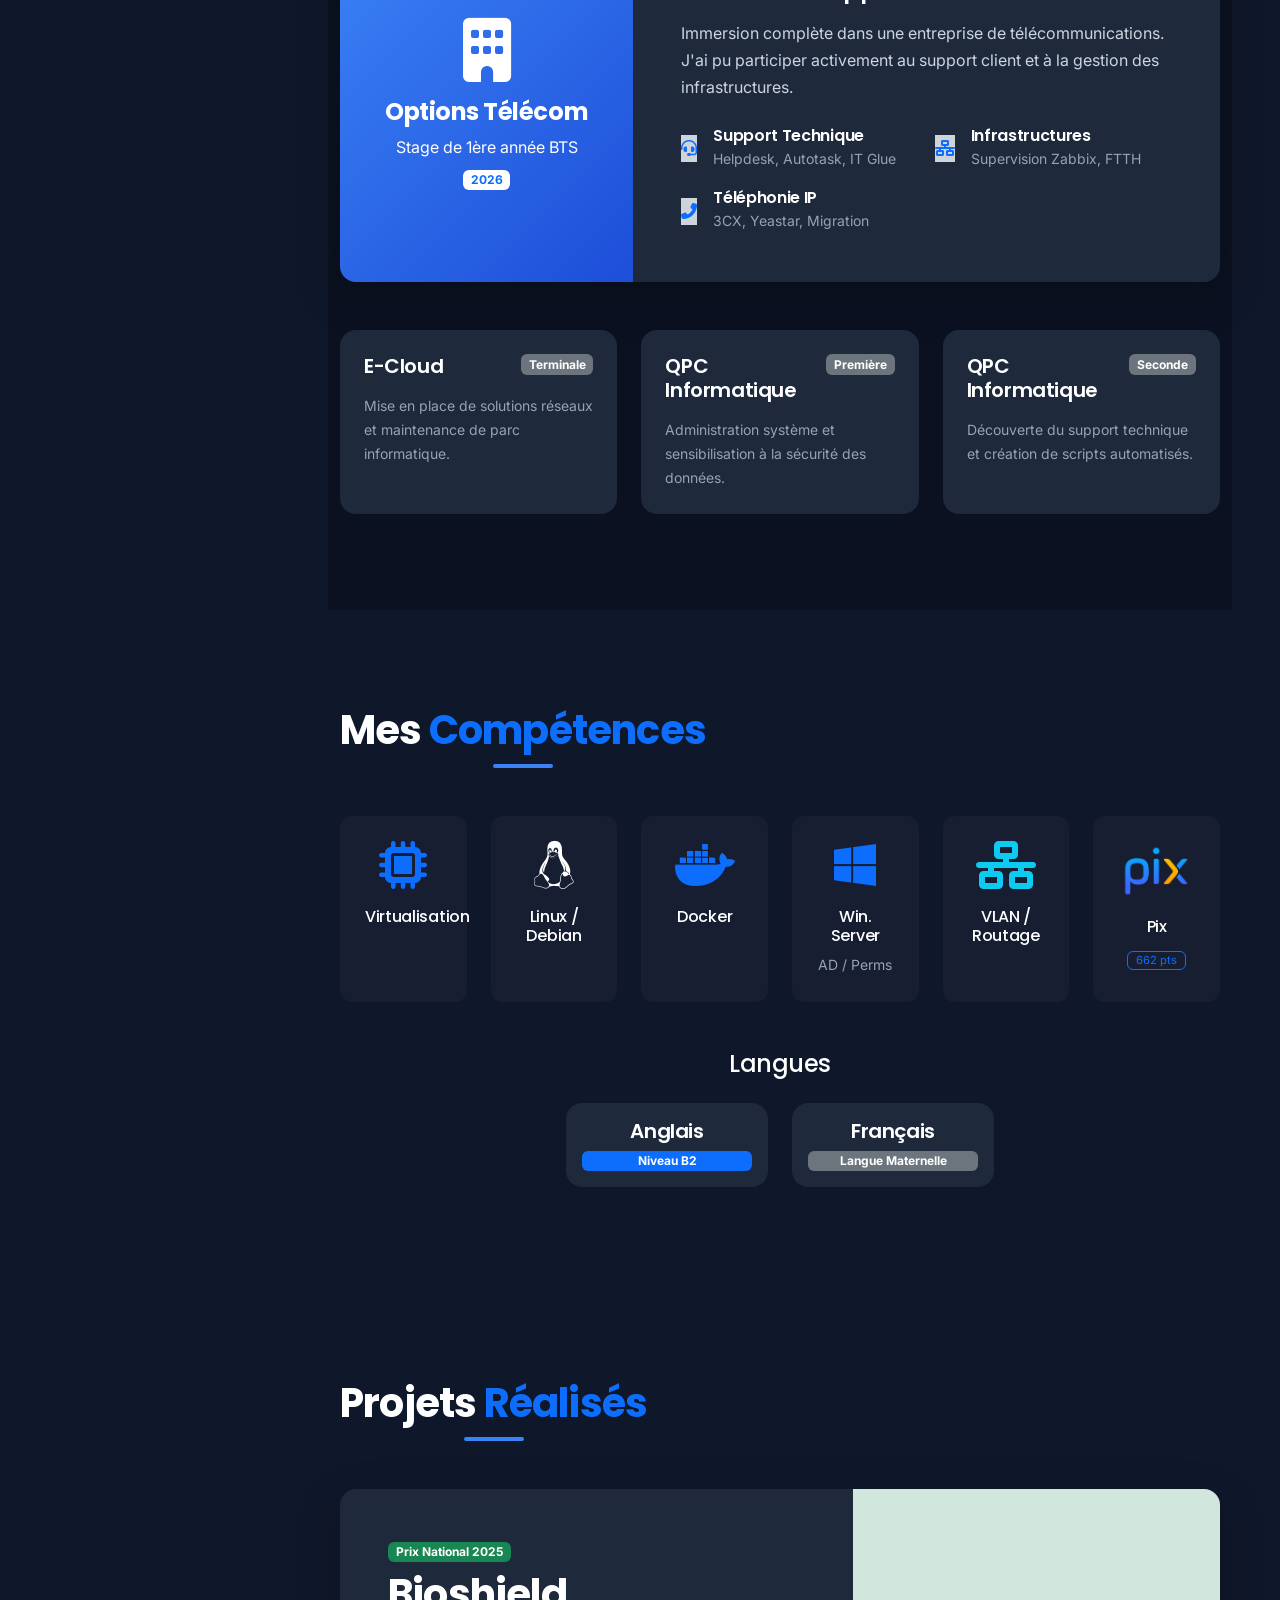
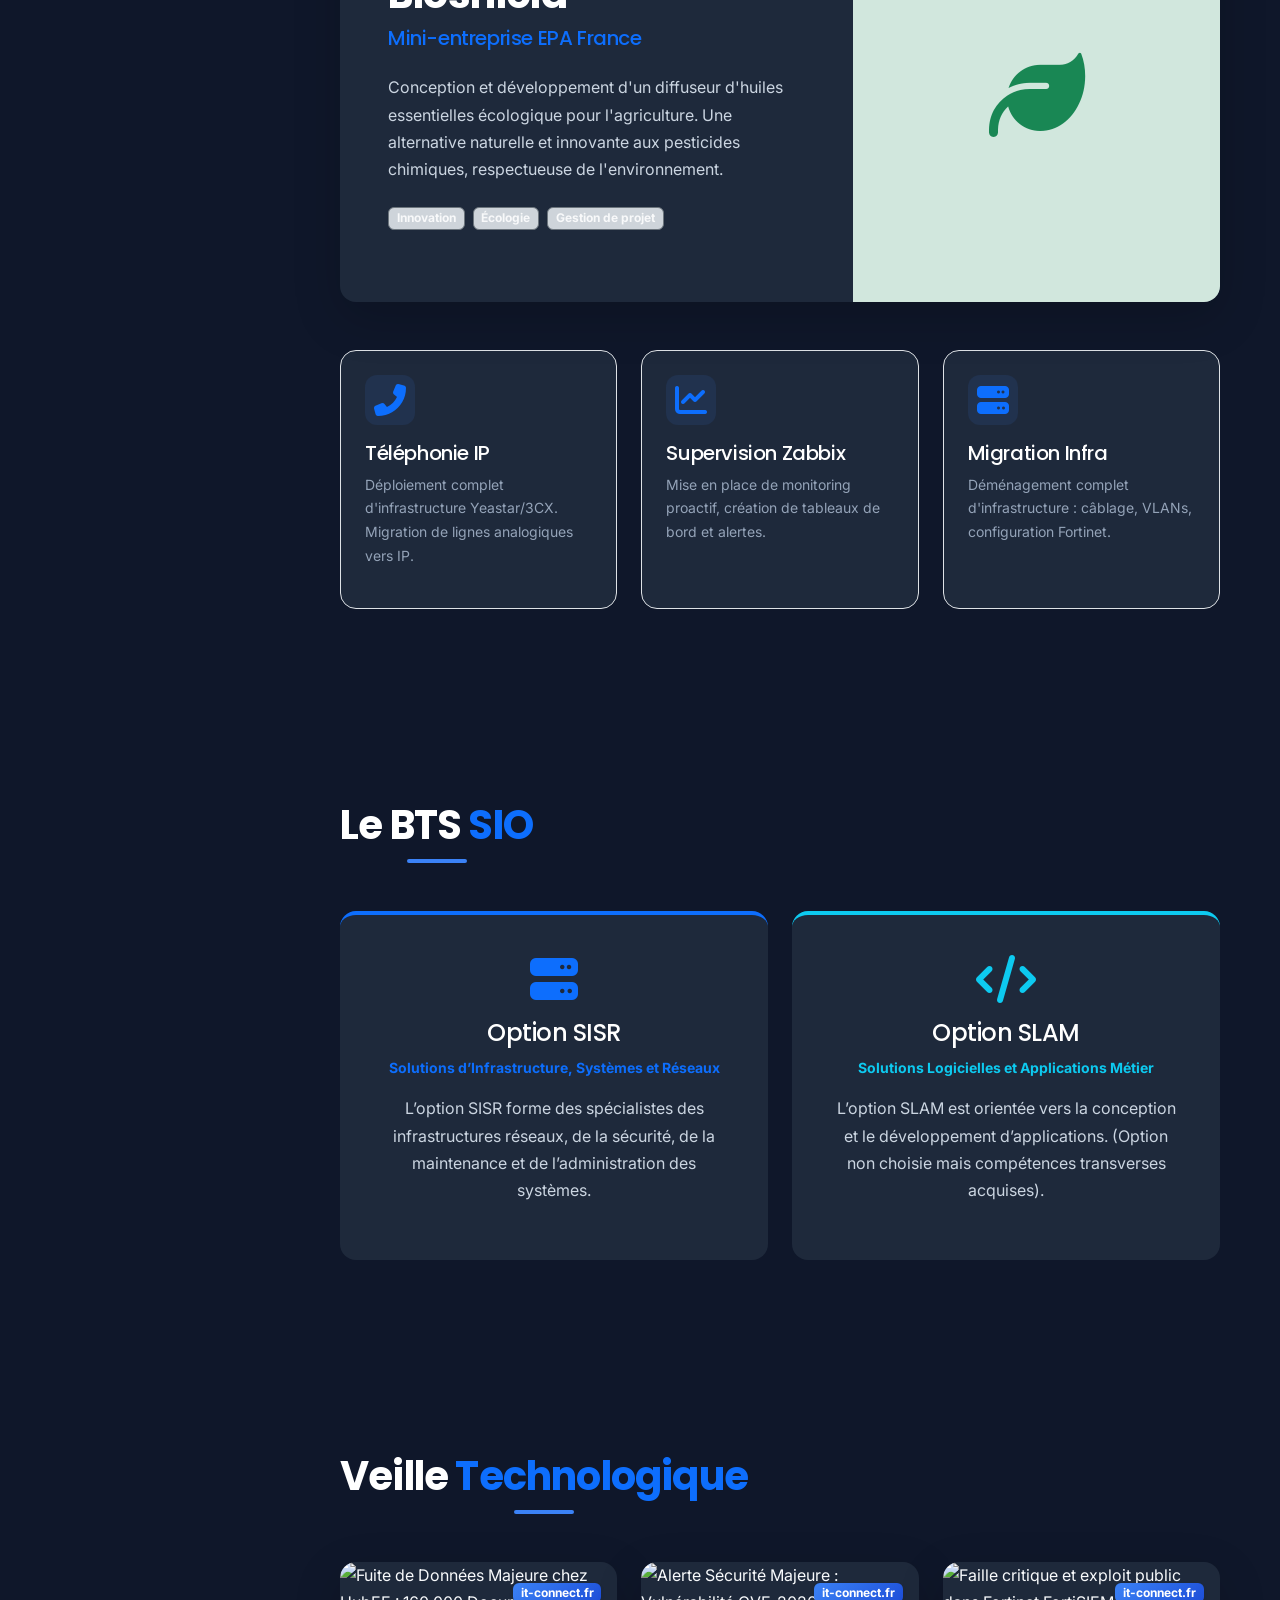
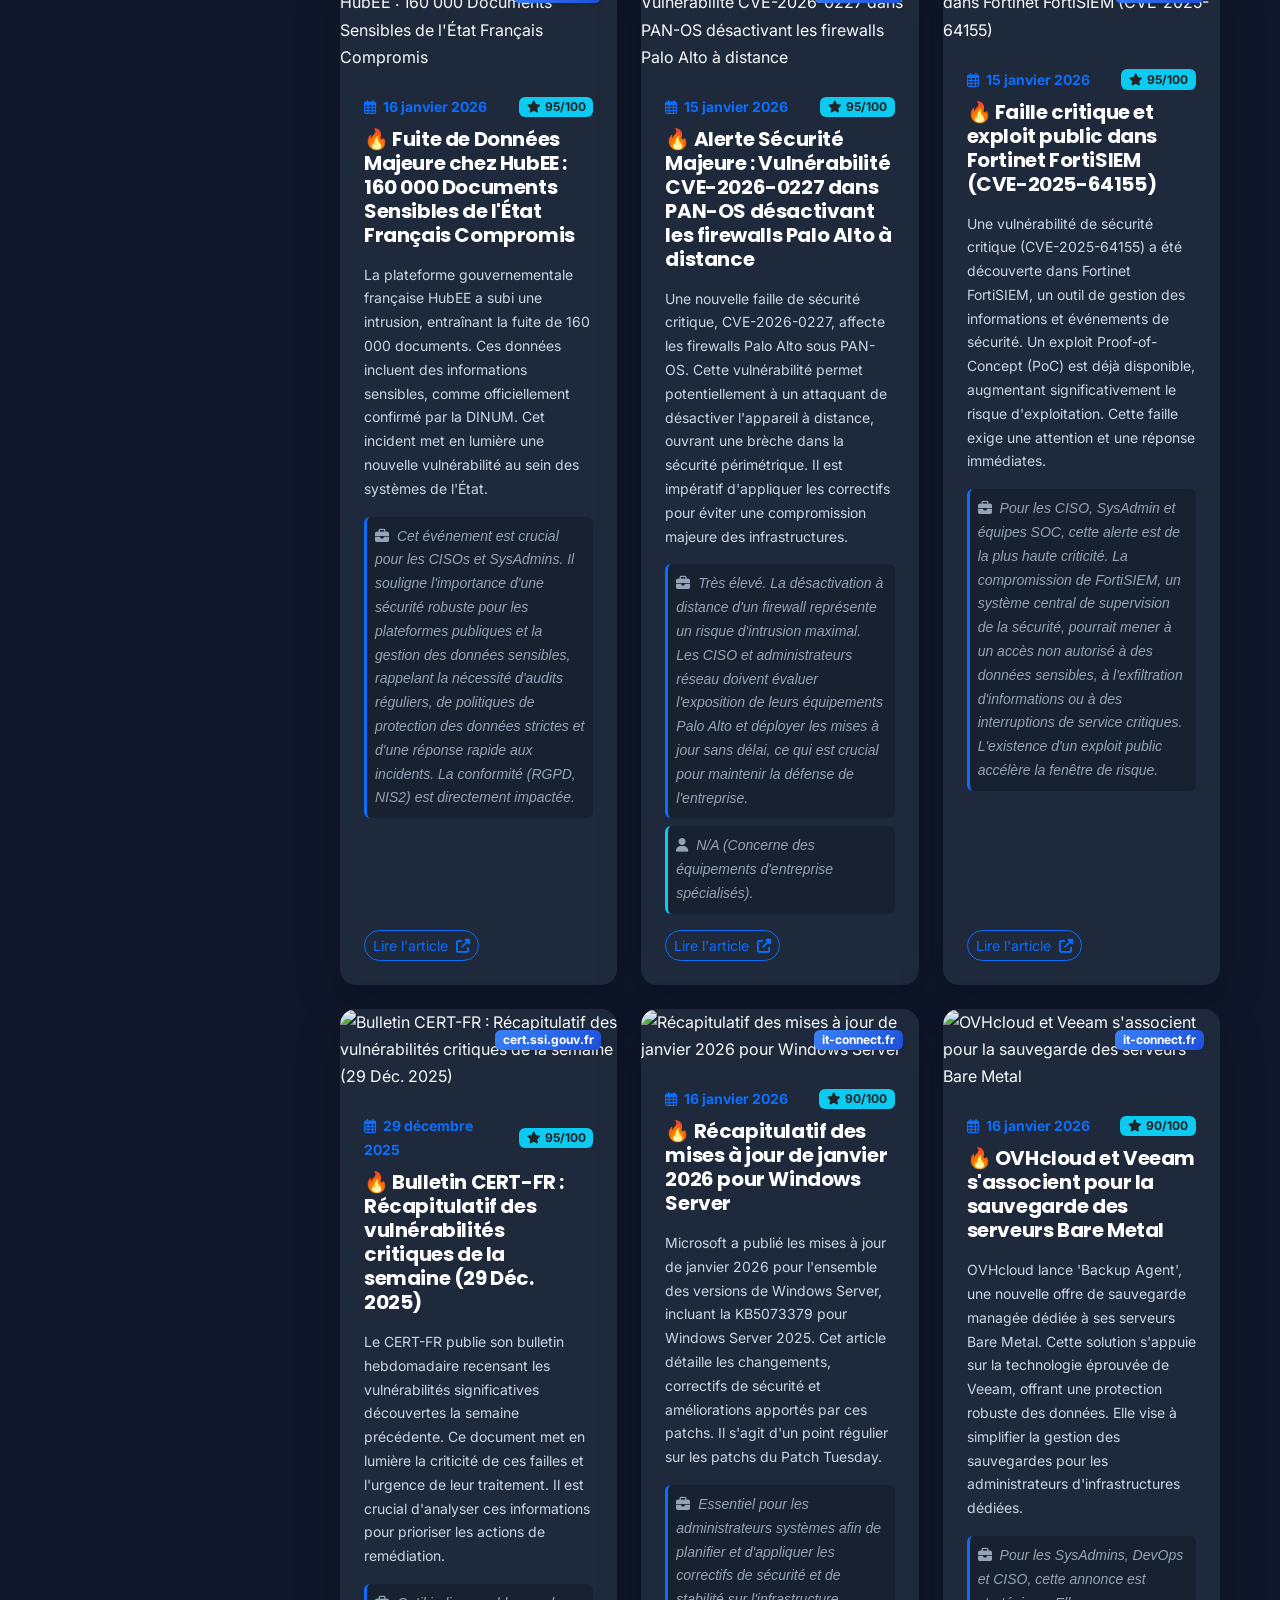
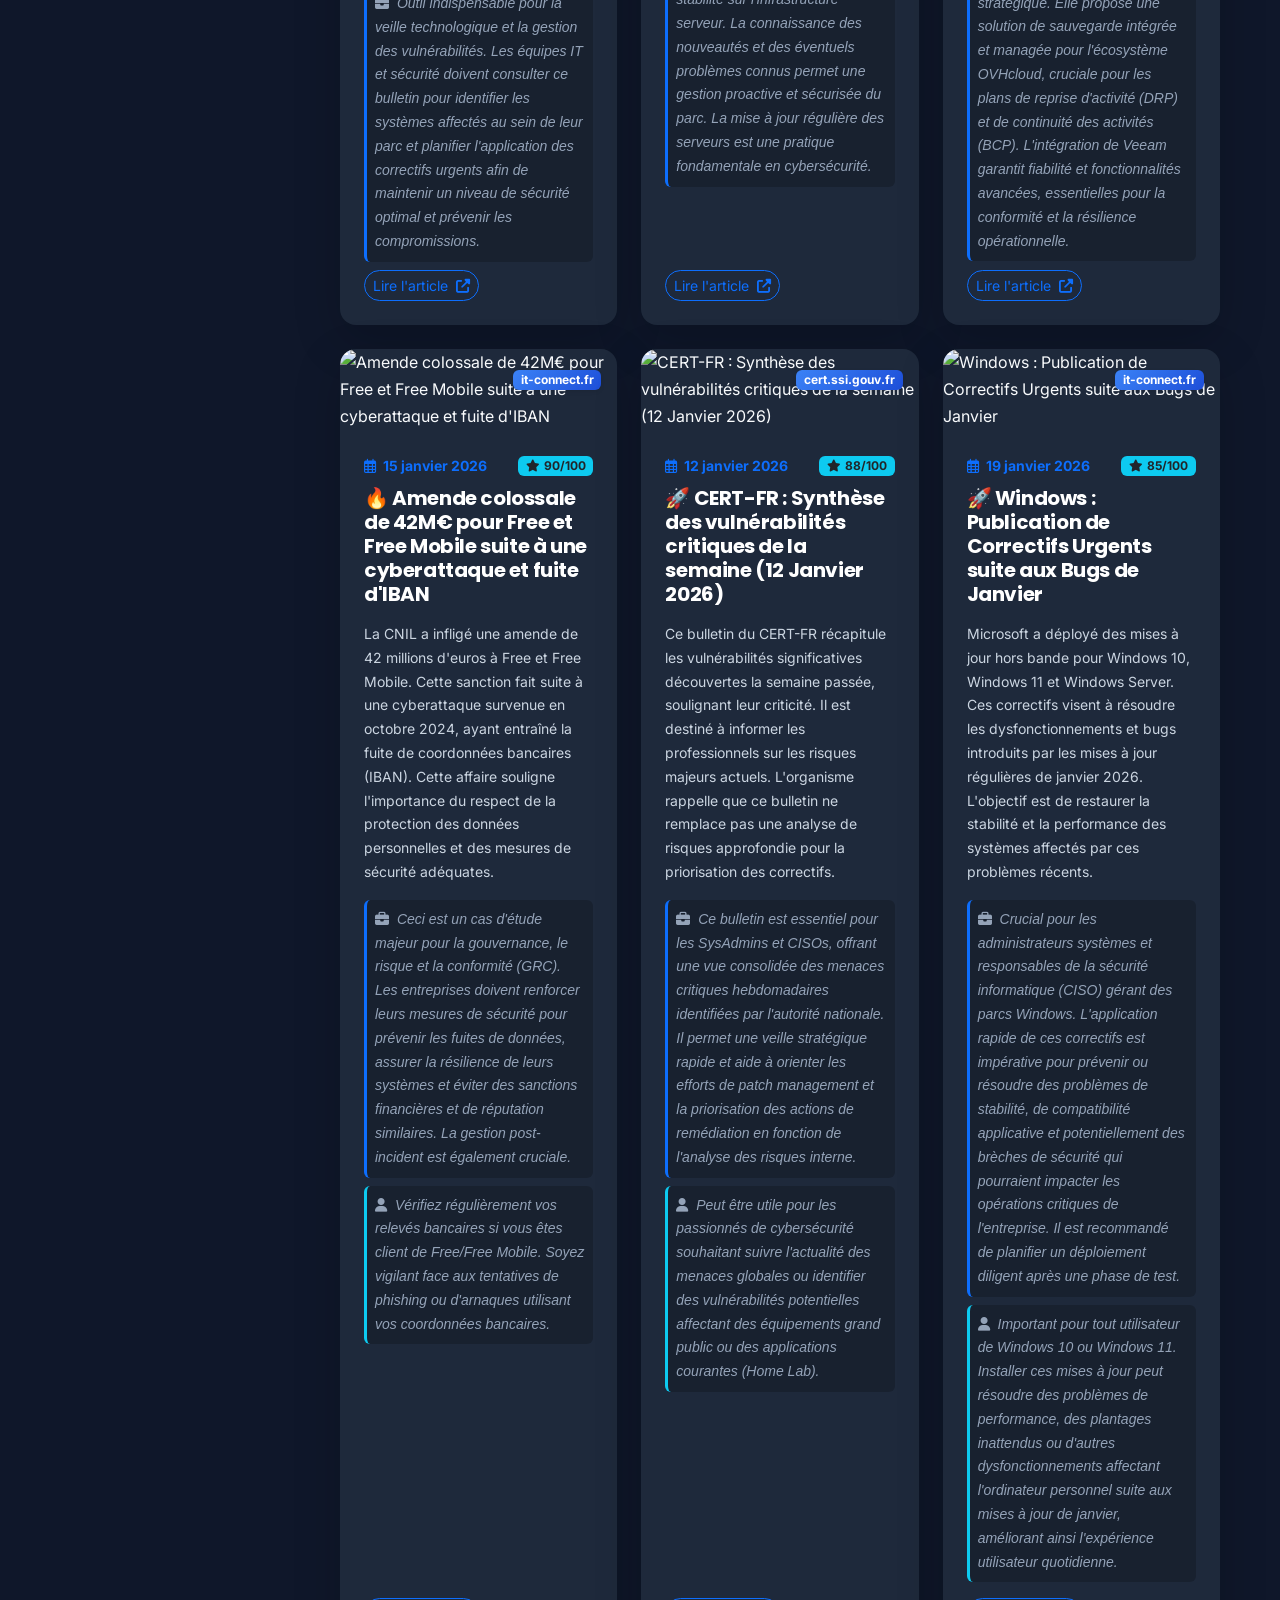
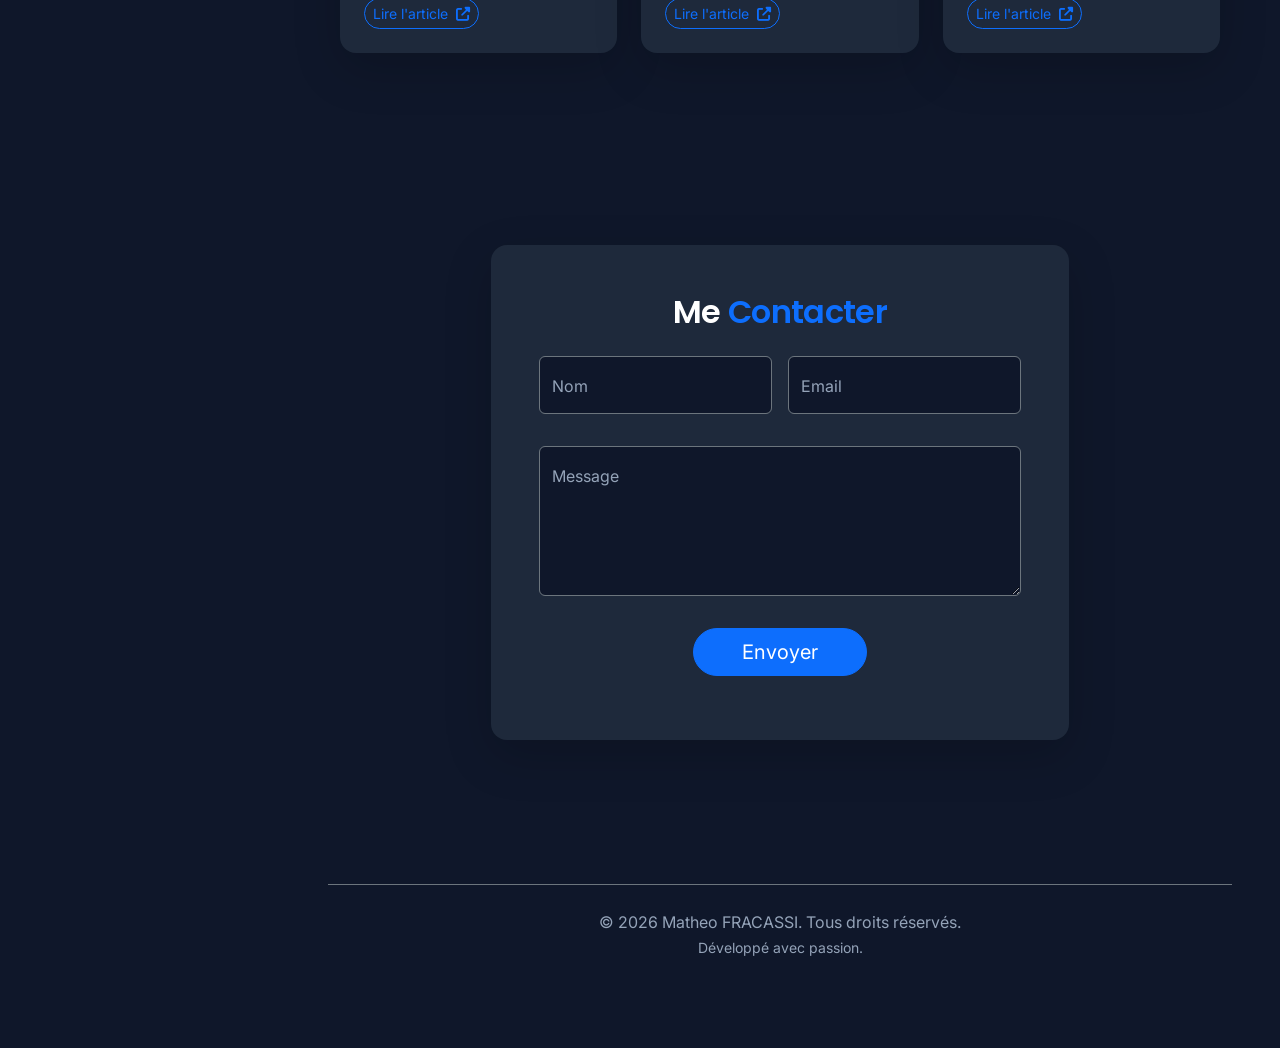
==== commit c0f44cf7: "Actualisation du Footer" ====
--- a/index.html
+++ b/index.html
@@ -335,7 +335,7 @@
                     <i class="fas fa-building fa-4x mb-3"></i>
                     <h3 class="h4 fw-bold">Options Télécom</h3>
                     <p class="mb-0">Stage de 1ère année BTS</p>
-                    <span class="badge bg-white text-primary mt-2">2025</span>
+                    <span class="badge bg-white text-primary mt-2">2026</span>
                   </div>
                 </div>
                 <div class="col-md-8">
@@ -620,25 +620,25 @@
             <div class="col-lg-8">
               <div class="card bg-dark-surface border-0 shadow-lg p-4 p-lg-5">
                 <h2 class="text-center text-white mb-4">Me <span class="text-primary">Contacter</span></h2>
-                <form id="contactForm">
+                <form id="contactForm" action="https://formspree.io/f/mkgndjle" method="POST">
                   <div class="row g-3">
                     <div class="col-md-6">
                       <div class="form-floating mb-3">
                         <input type="text" class="form-control bg-darker border-secondary text-white" id="name"
-                          placeholder="Nom" required>
+                          name="name" placeholder="Nom" required>
                         <label for="name" class="text-muted">Nom</label>
                       </div>
                     </div>
                     <div class="col-md-6">
                       <div class="form-floating mb-3">
                         <input type="email" class="form-control bg-darker border-secondary text-white" id="email"
-                          placeholder="Email" required>
+                          name="email" placeholder="Email" required>
                         <label for="email" class="text-muted">Email</label>
                       </div>
                     </div>
                     <div class="col-12">
                       <div class="form-floating mb-3">
-                        <textarea class="form-control bg-darker border-secondary text-white" id="message"
+                        <textarea class="form-control bg-darker border-secondary text-white" id="message" name="message"
                           placeholder="Message" style="height: 150px" required></textarea>
                         <label for="message" class="text-muted">Message</label>
                       </div>
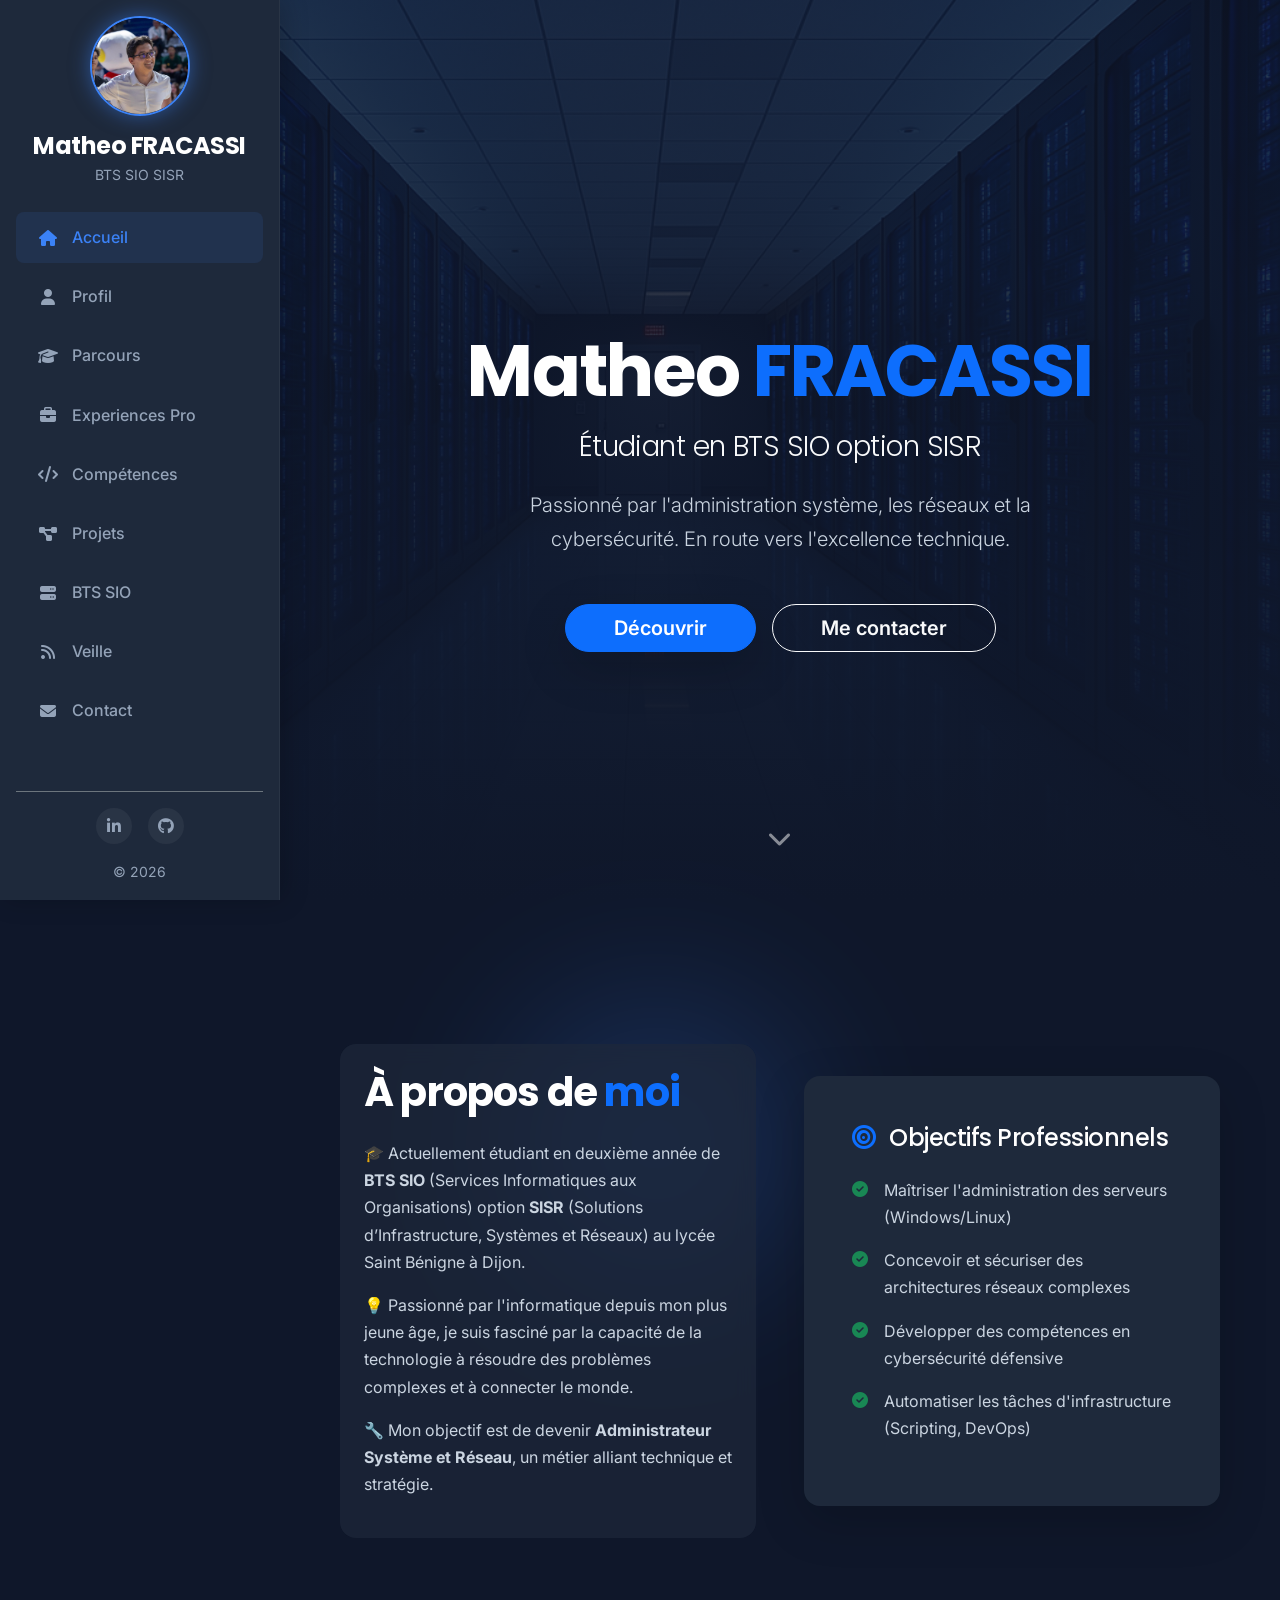
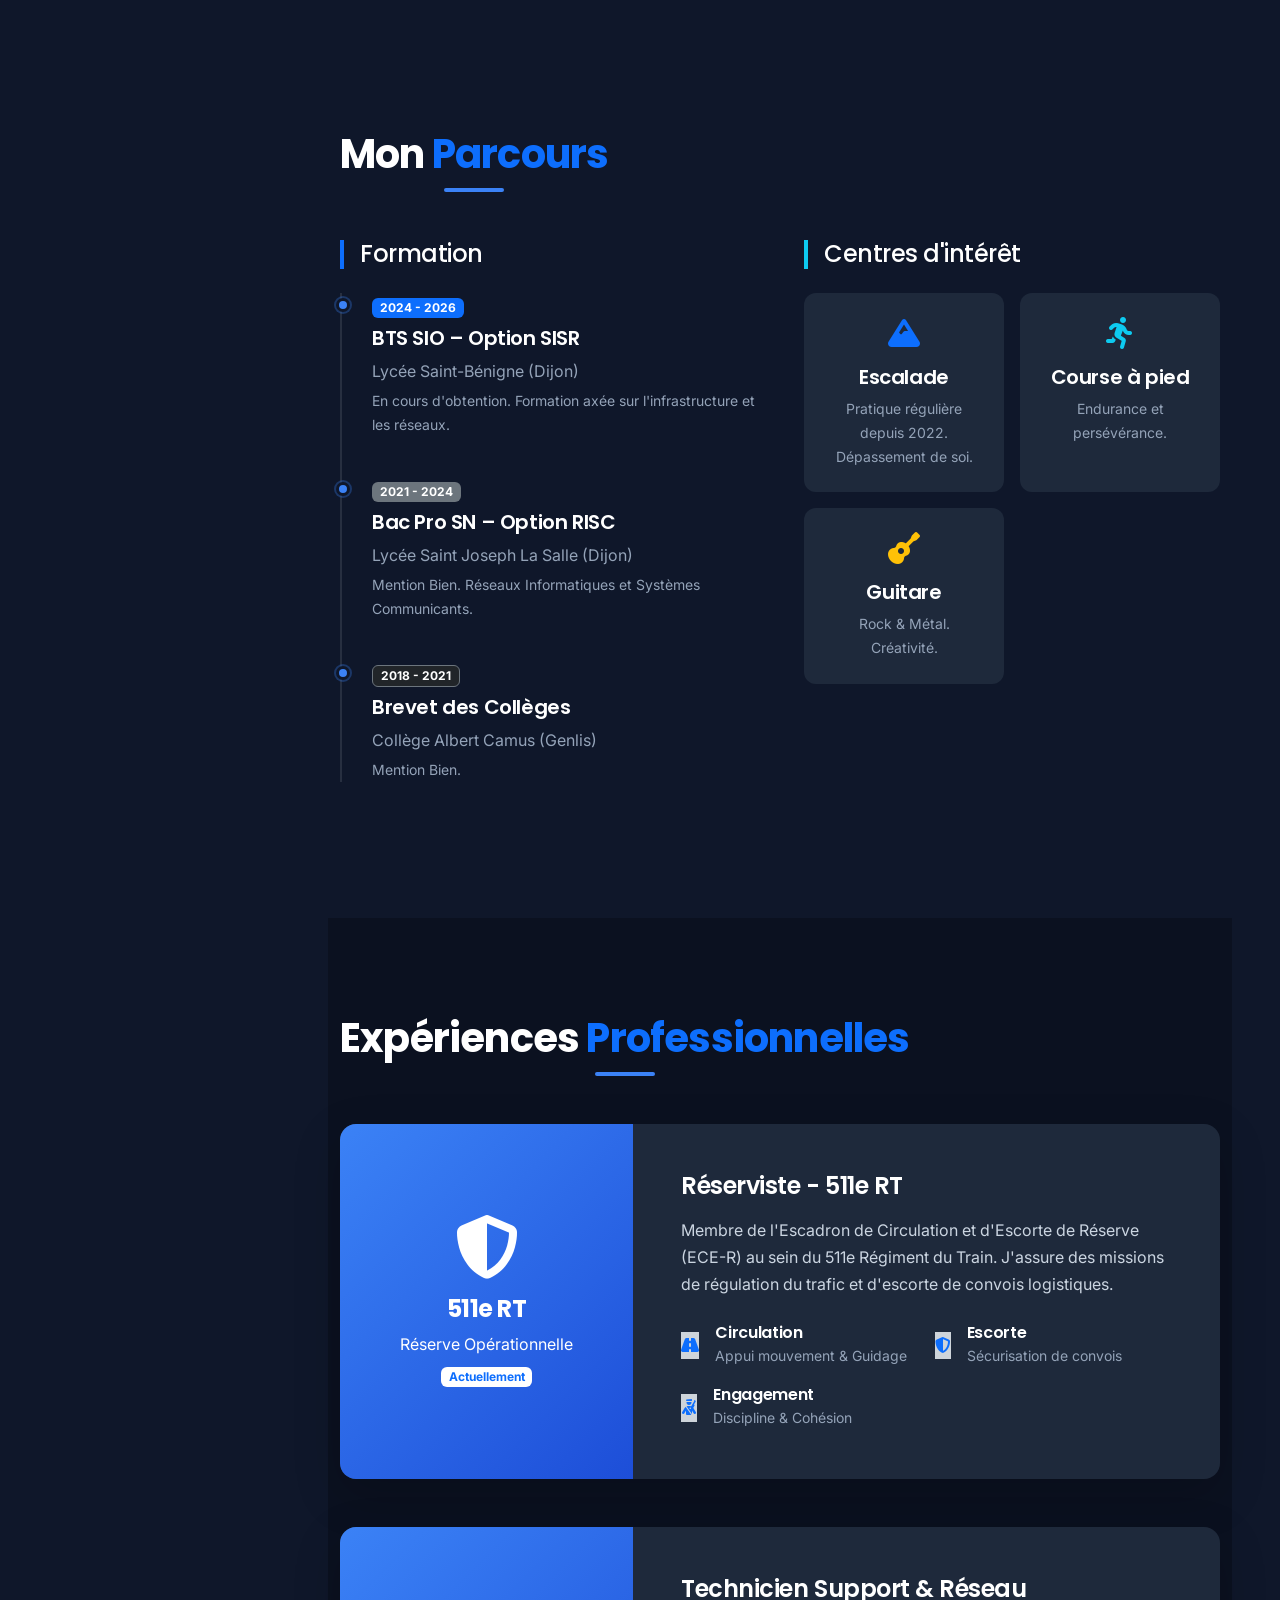
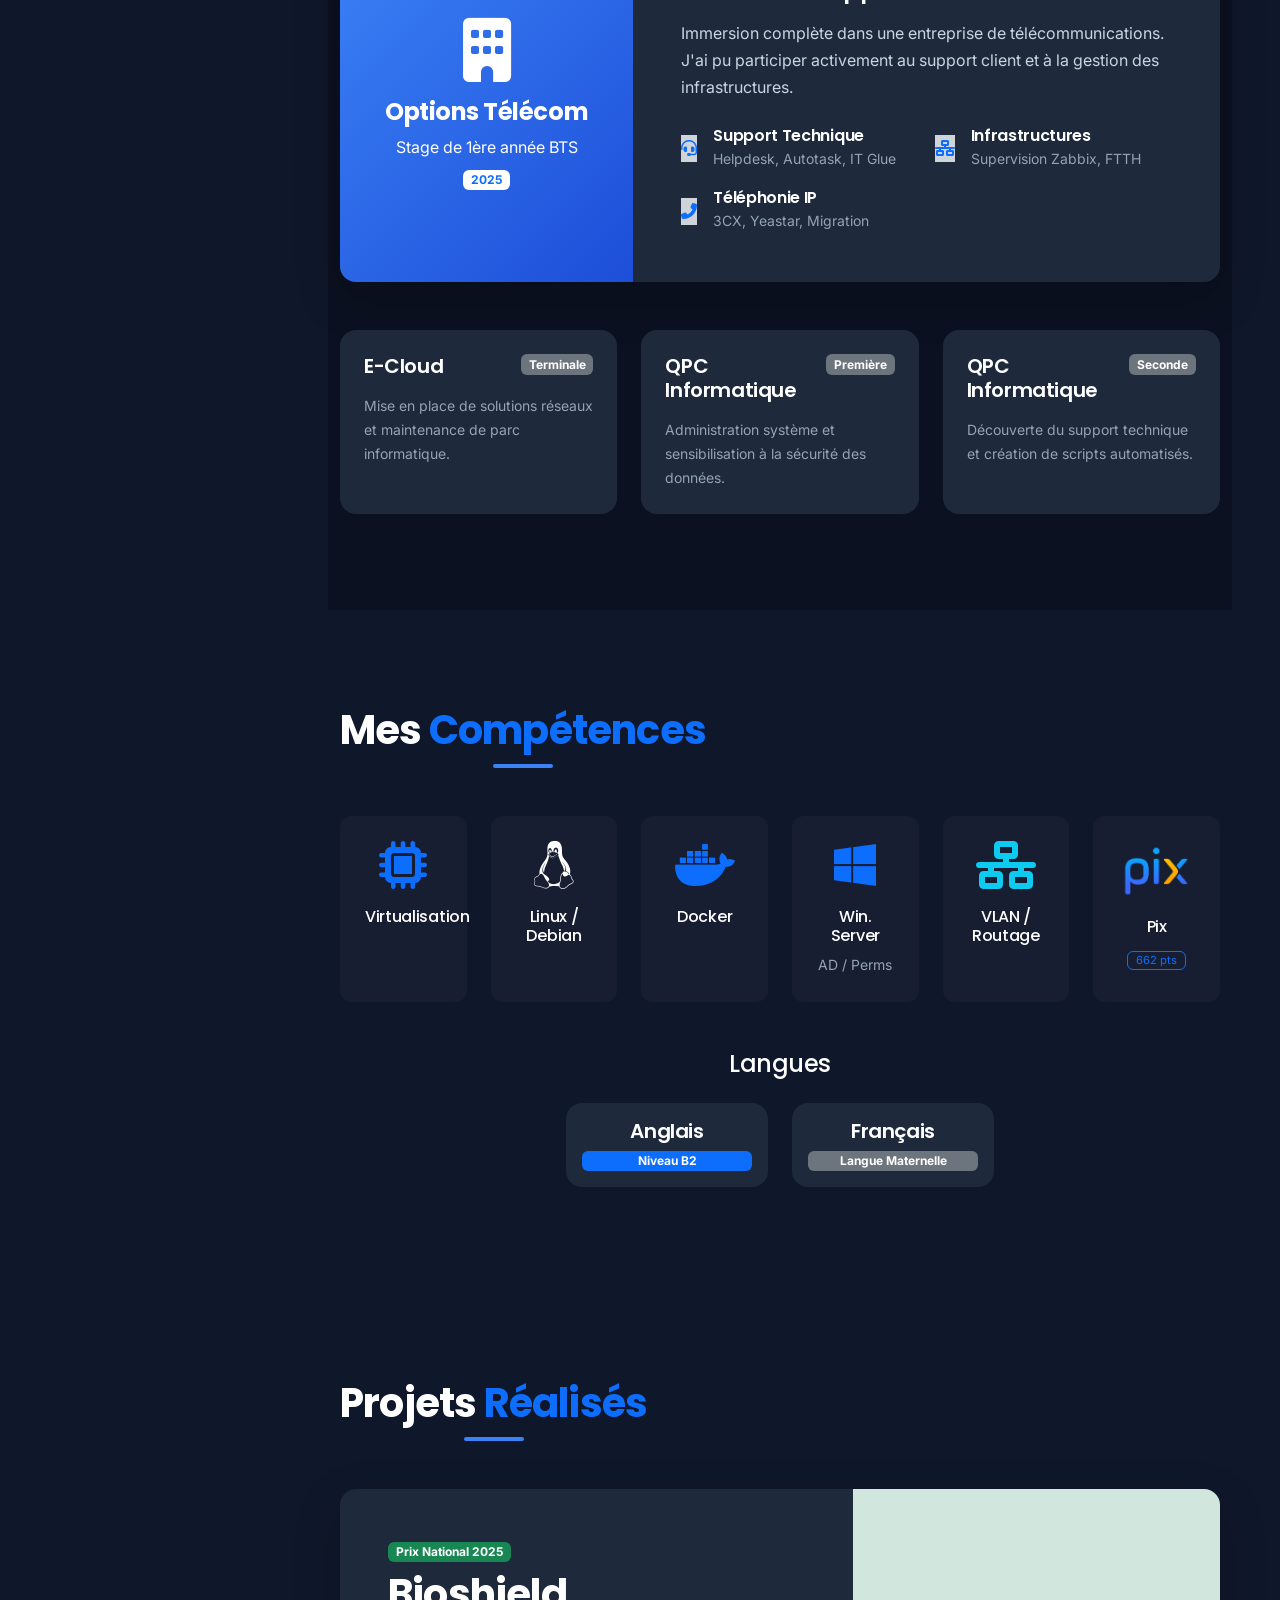
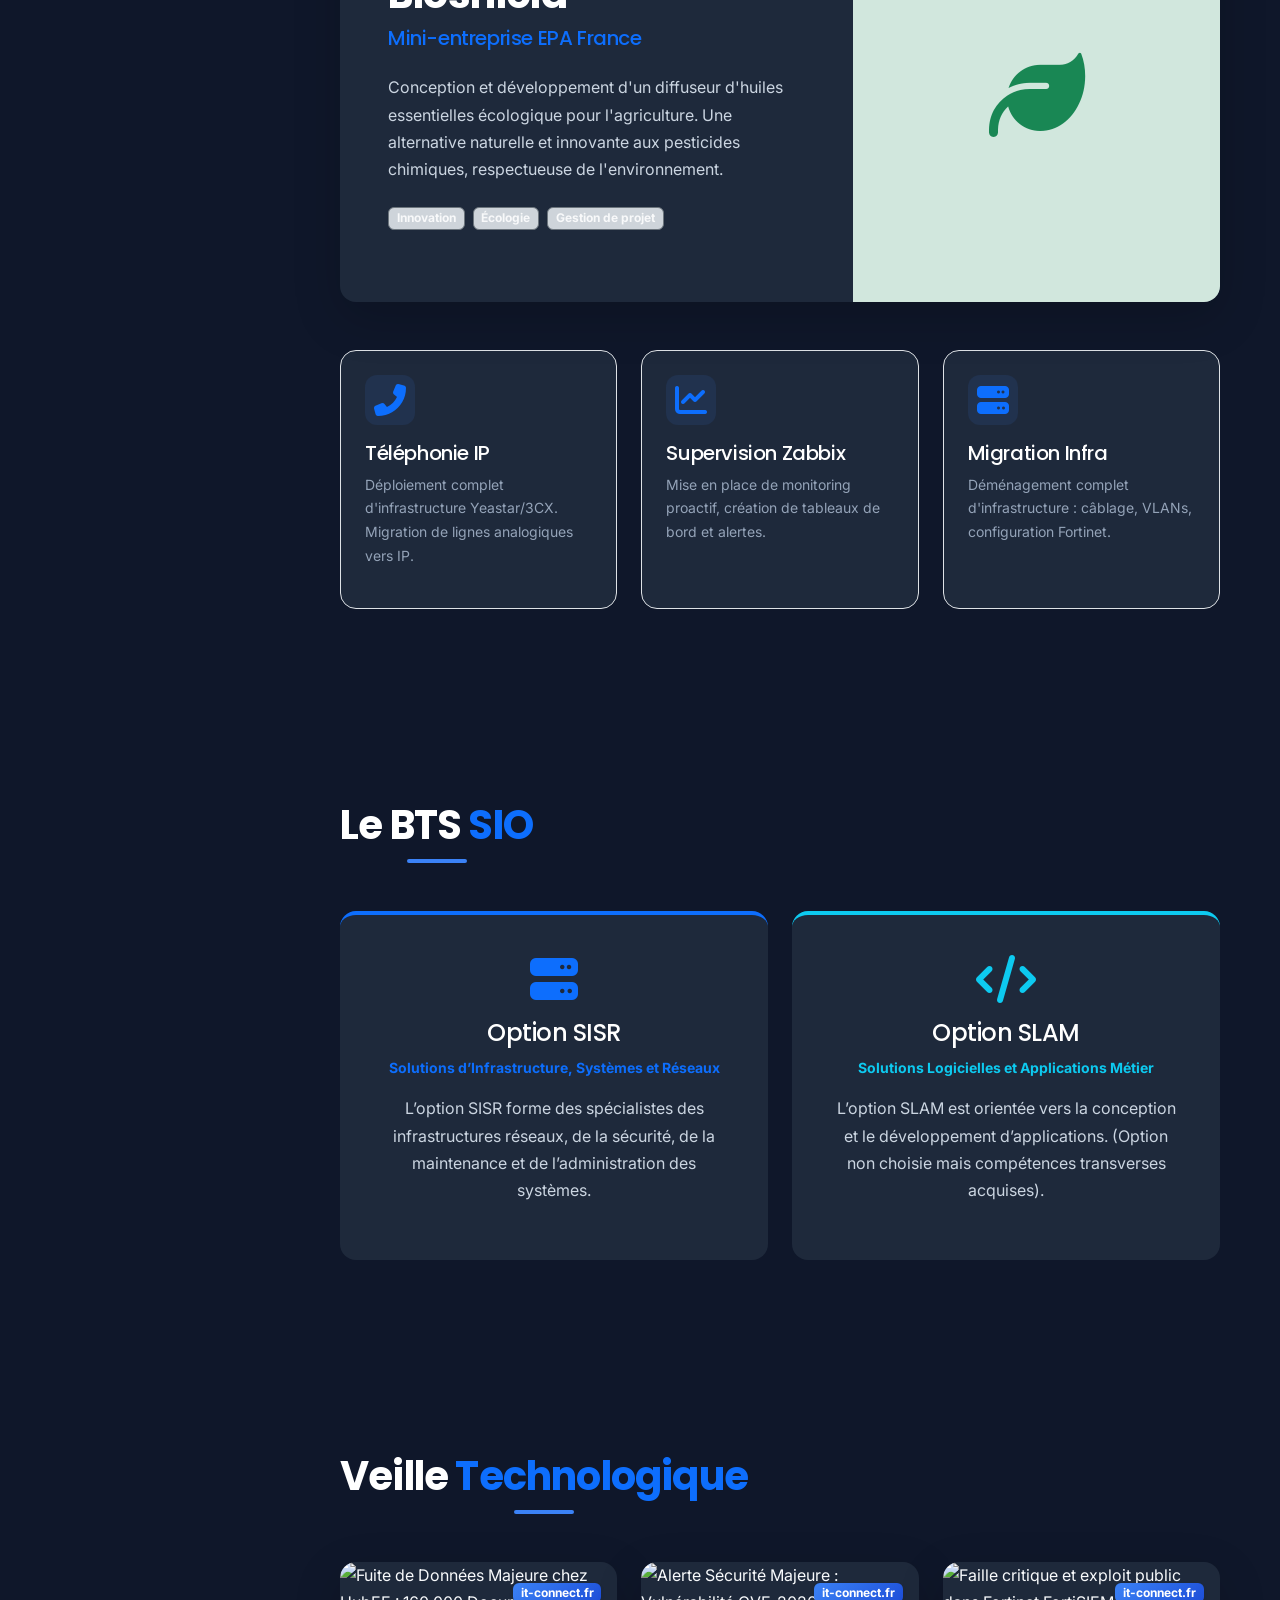
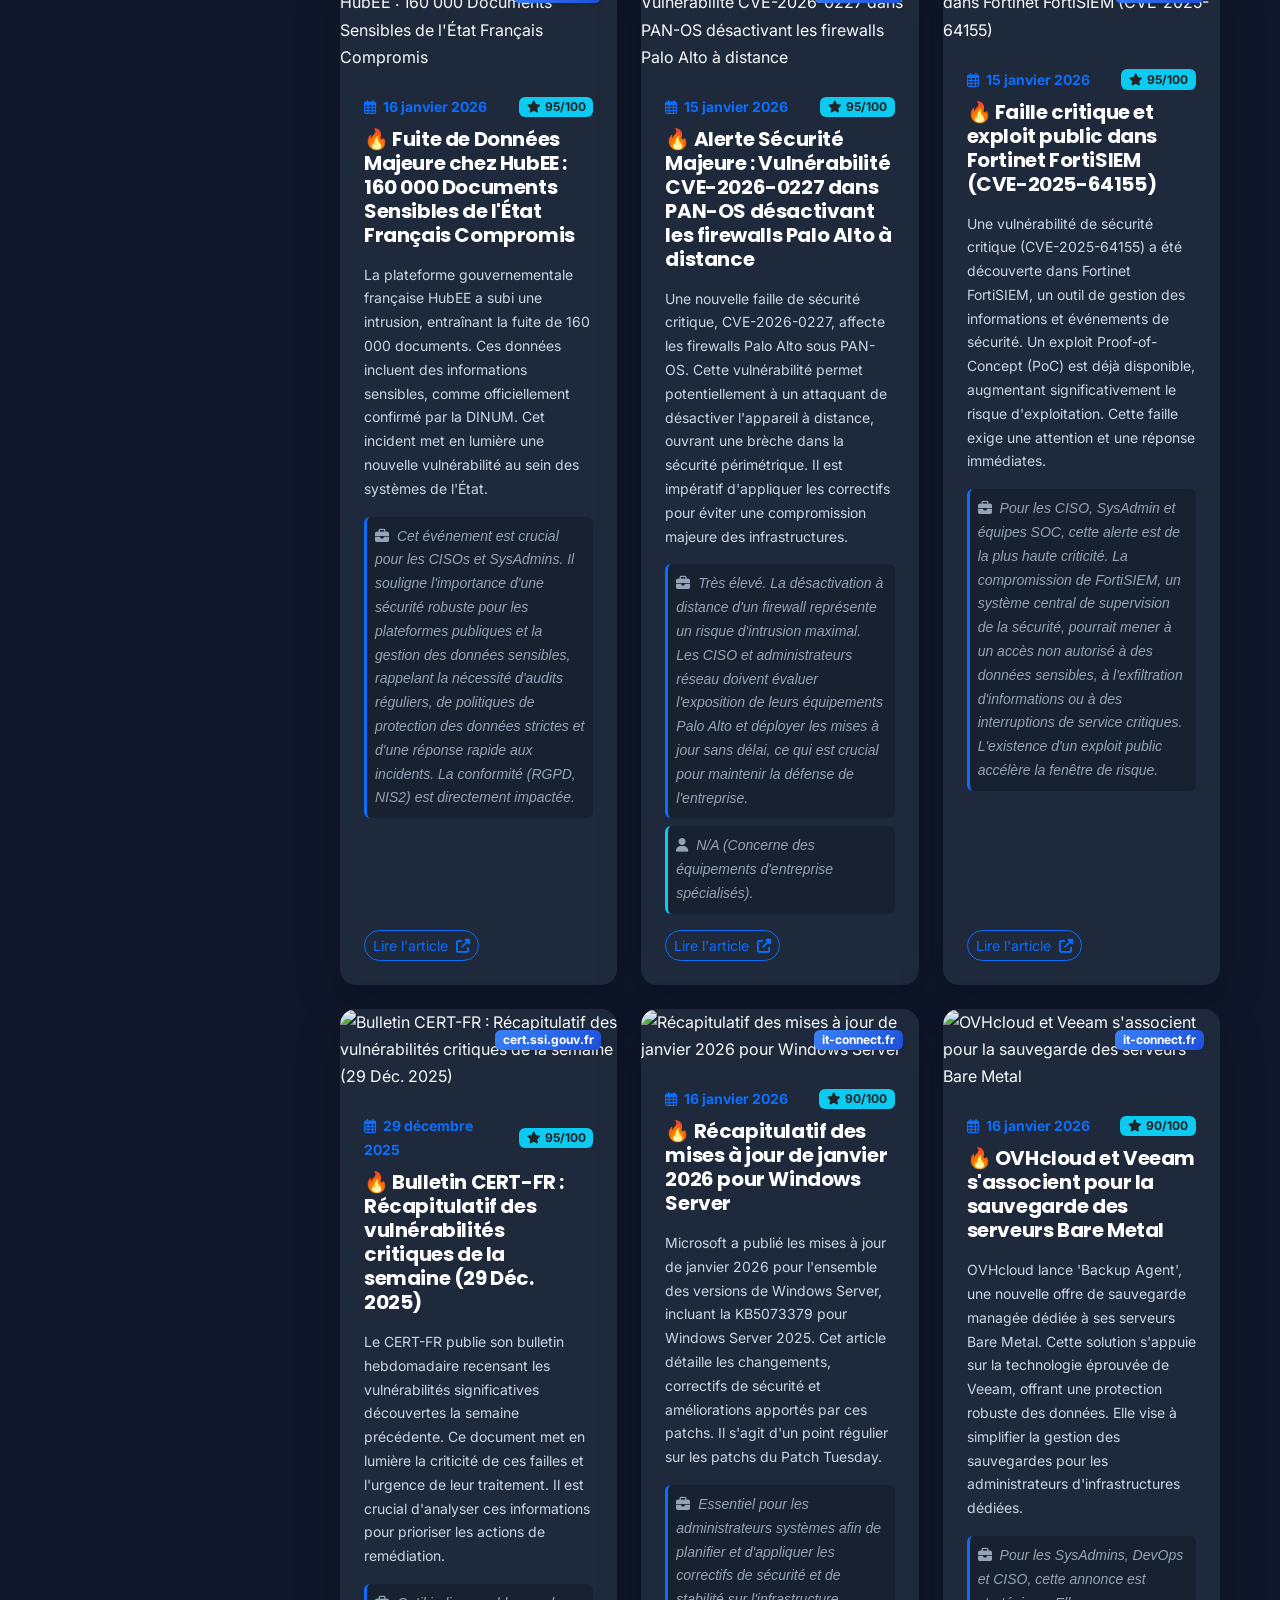
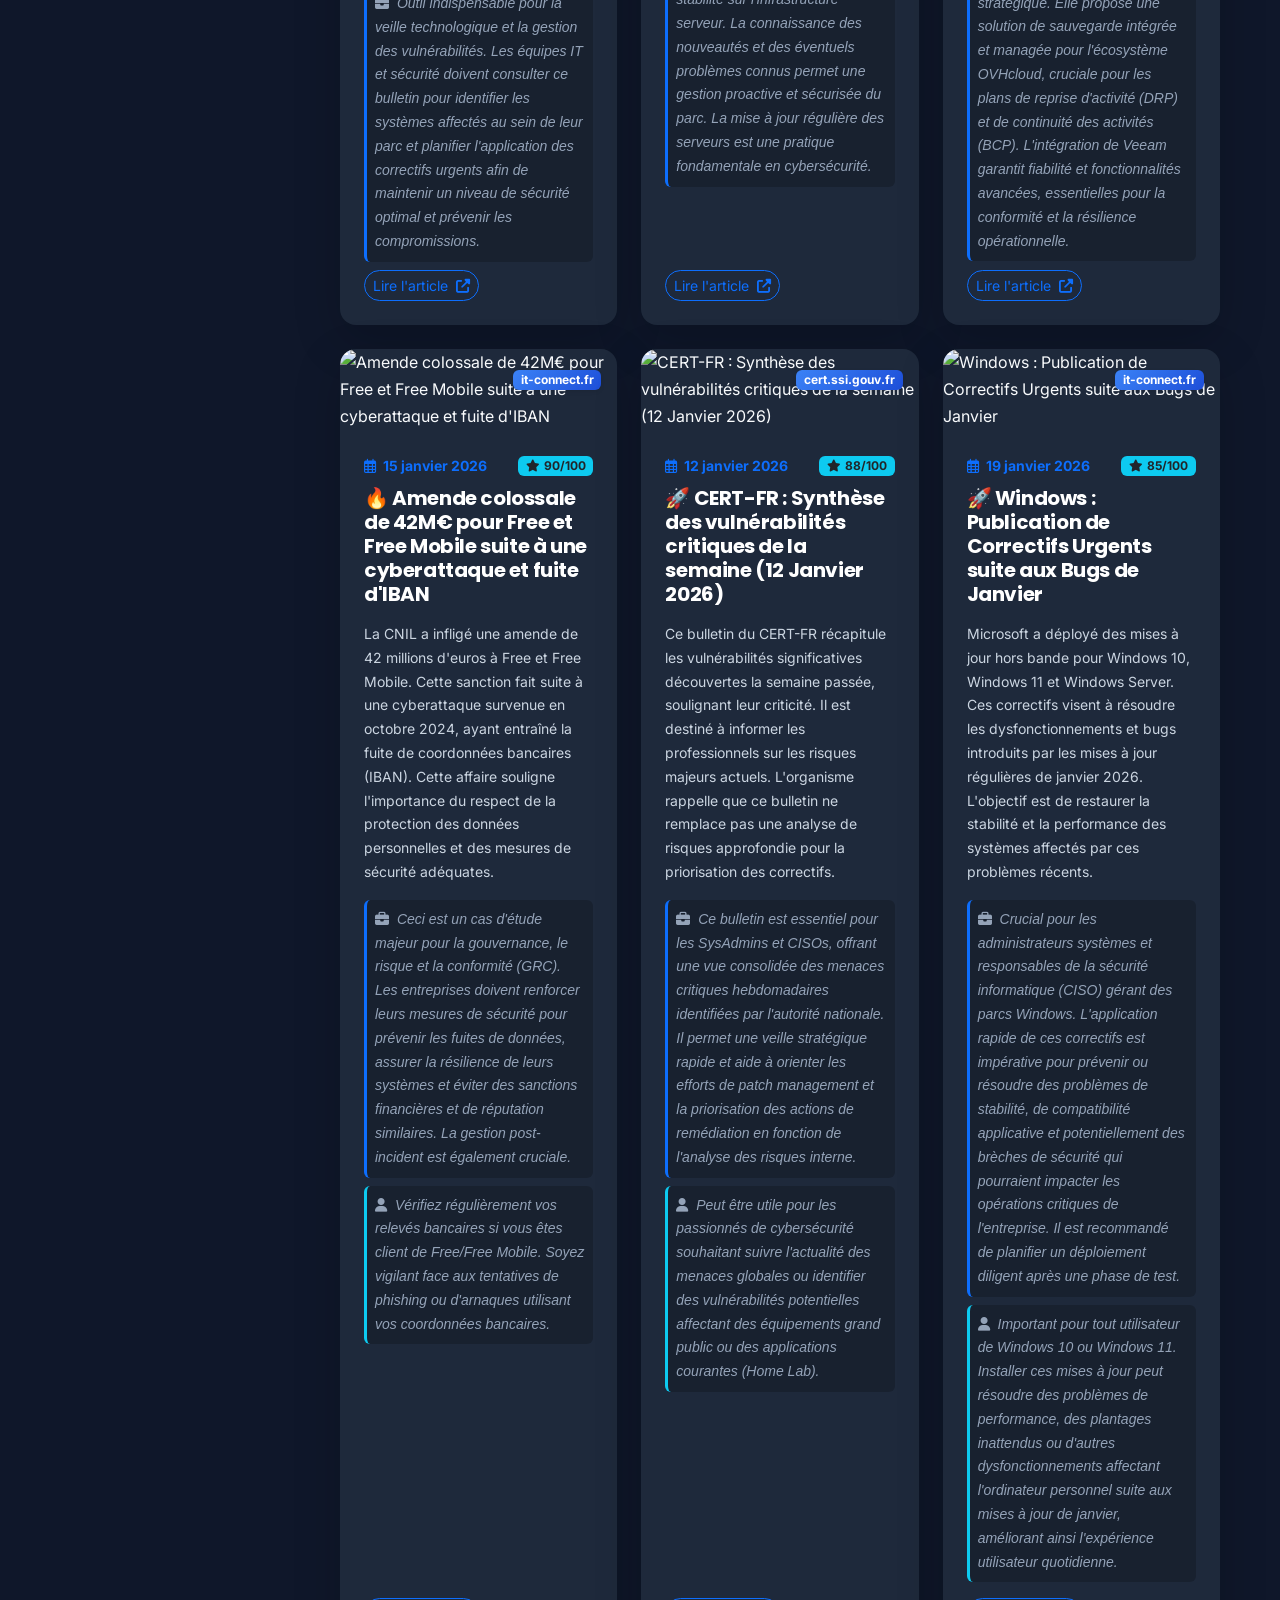
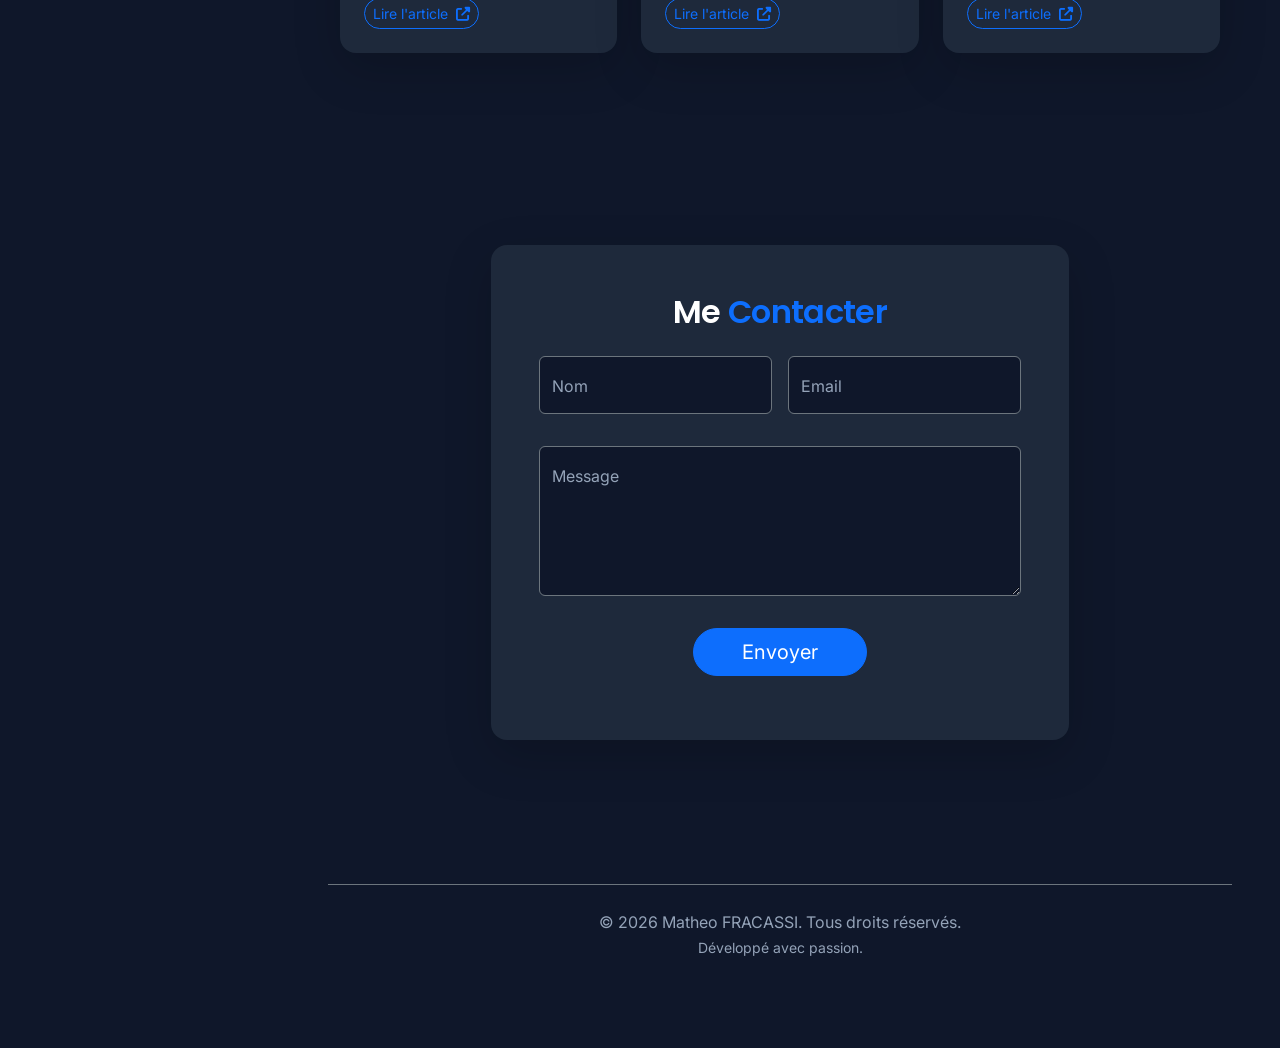
==== commit cfb2fb14: "Actualisation du Footer" ====
--- a/index.html
+++ b/index.html
@@ -108,7 +108,7 @@
         <a href="https://github.com/FR-Matheo" target="_blank" class="social-link" title="GitHub"><i
             class="fab fa-github"></i></a>
       </div>
-      <p class="small text-muted mb-0">&copy; 2025</p>
+      <p class="small text-muted mb-0">&copy; 2026</p>
     </div>
   </aside>
 
@@ -335,7 +335,7 @@
                     <i class="fas fa-building fa-4x mb-3"></i>
                     <h3 class="h4 fw-bold">Options Télécom</h3>
                     <p class="mb-0">Stage de 1ère année BTS</p>
-                    <span class="badge bg-white text-primary mt-2">2026</span>
+                    <span class="badge bg-white text-primary mt-2">2025</span>
                   </div>
                 </div>
                 <div class="col-md-8">
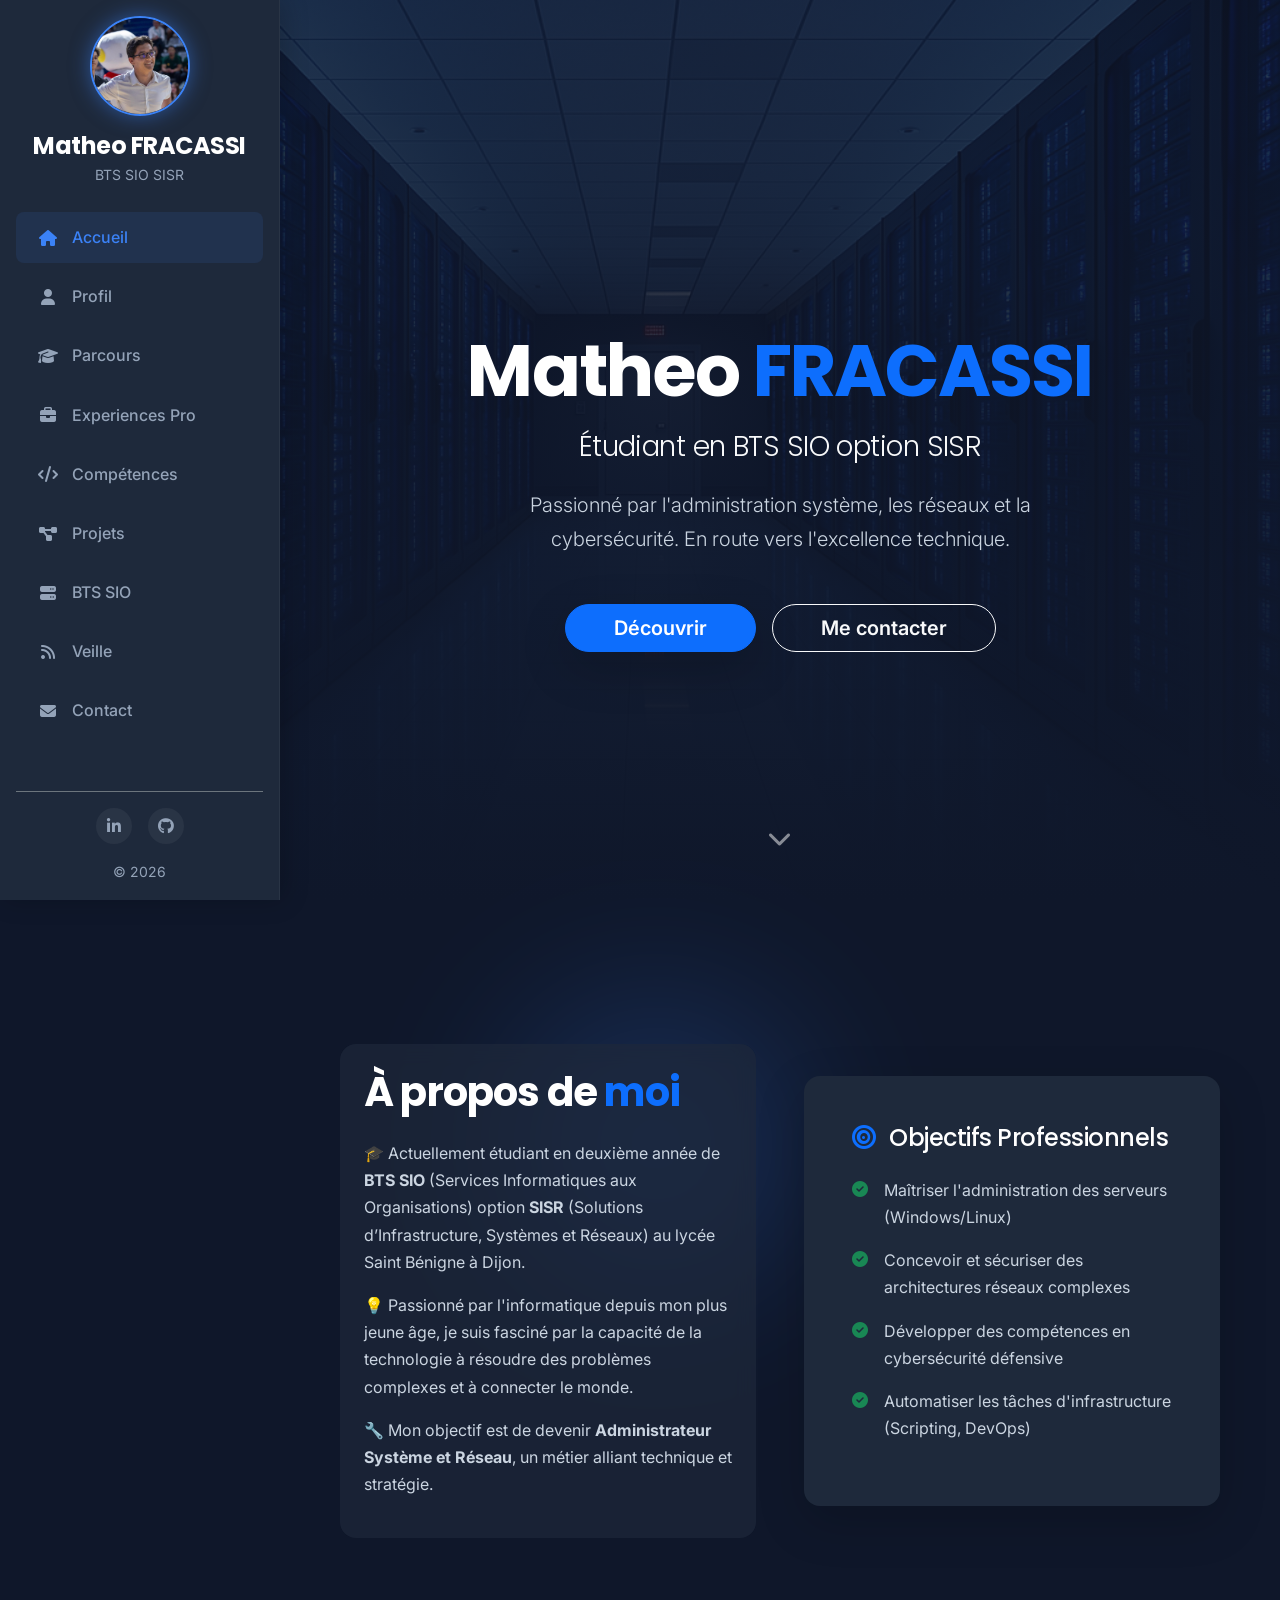
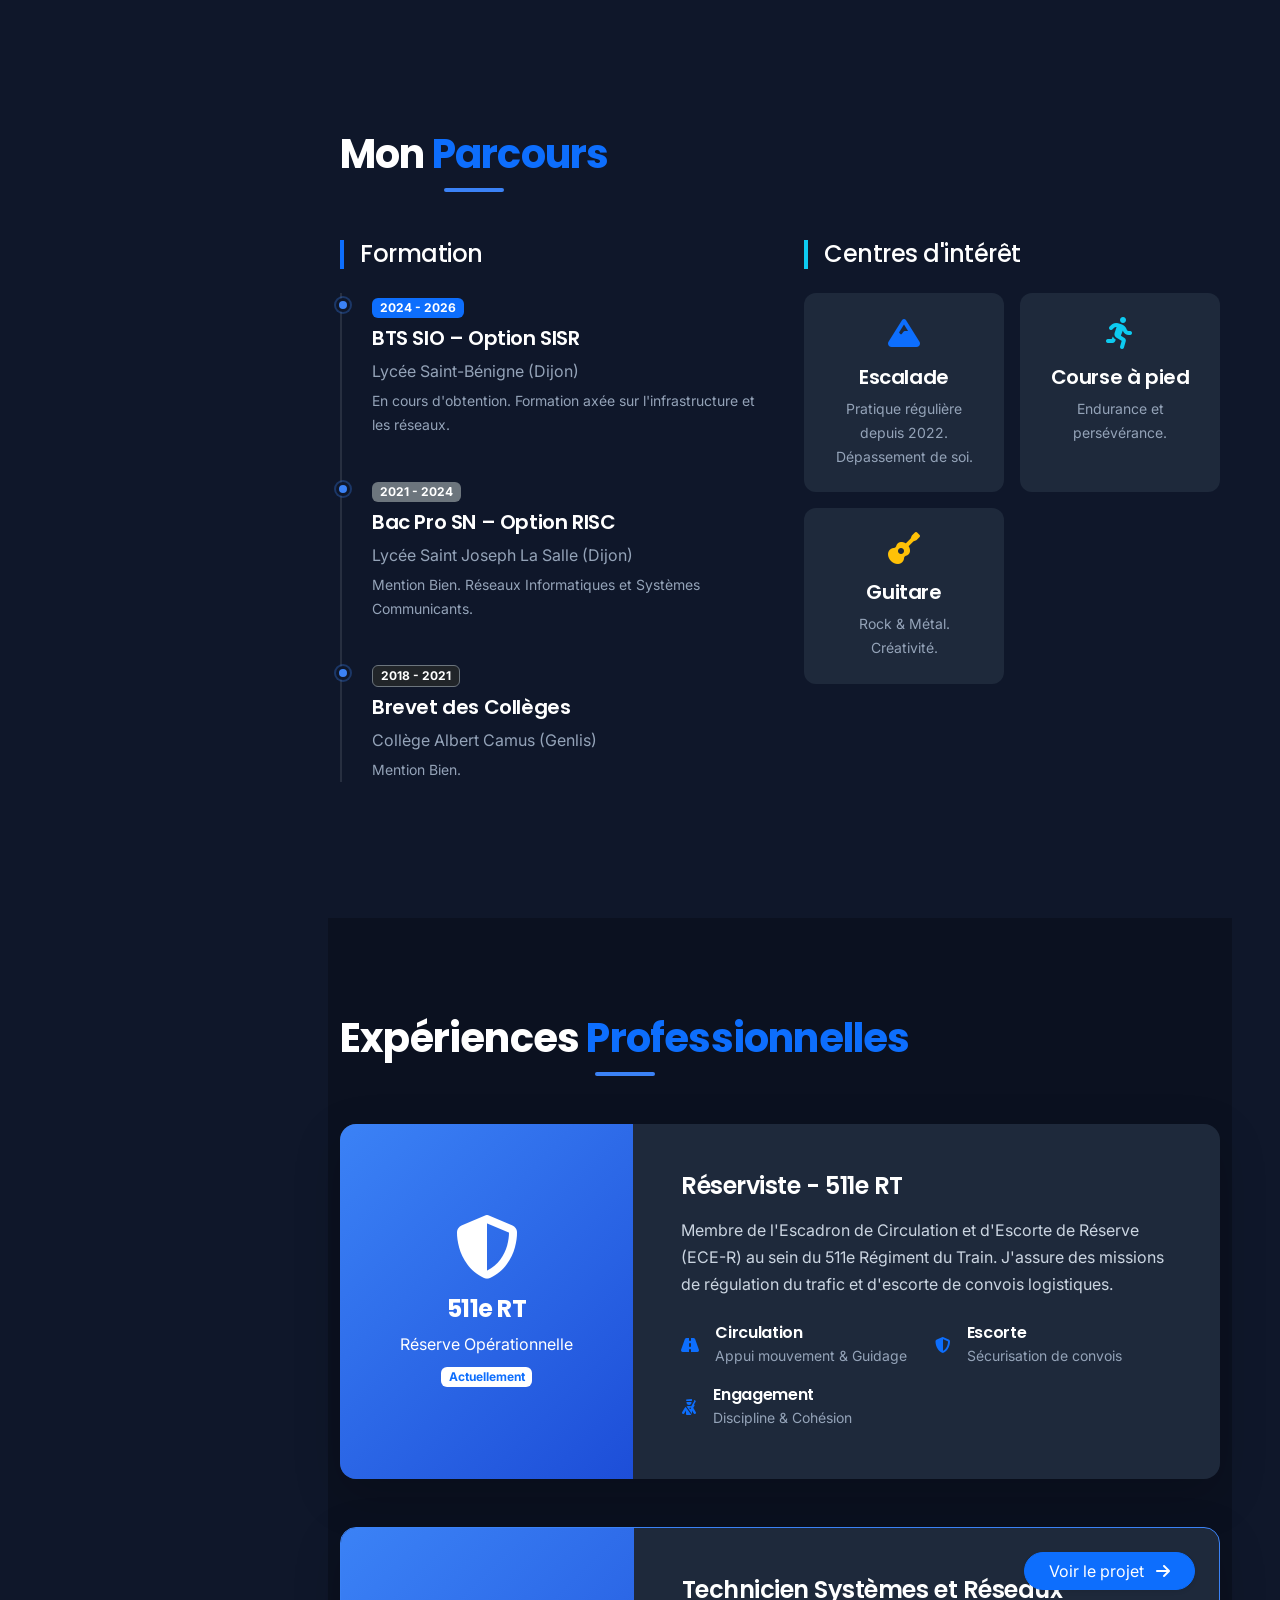
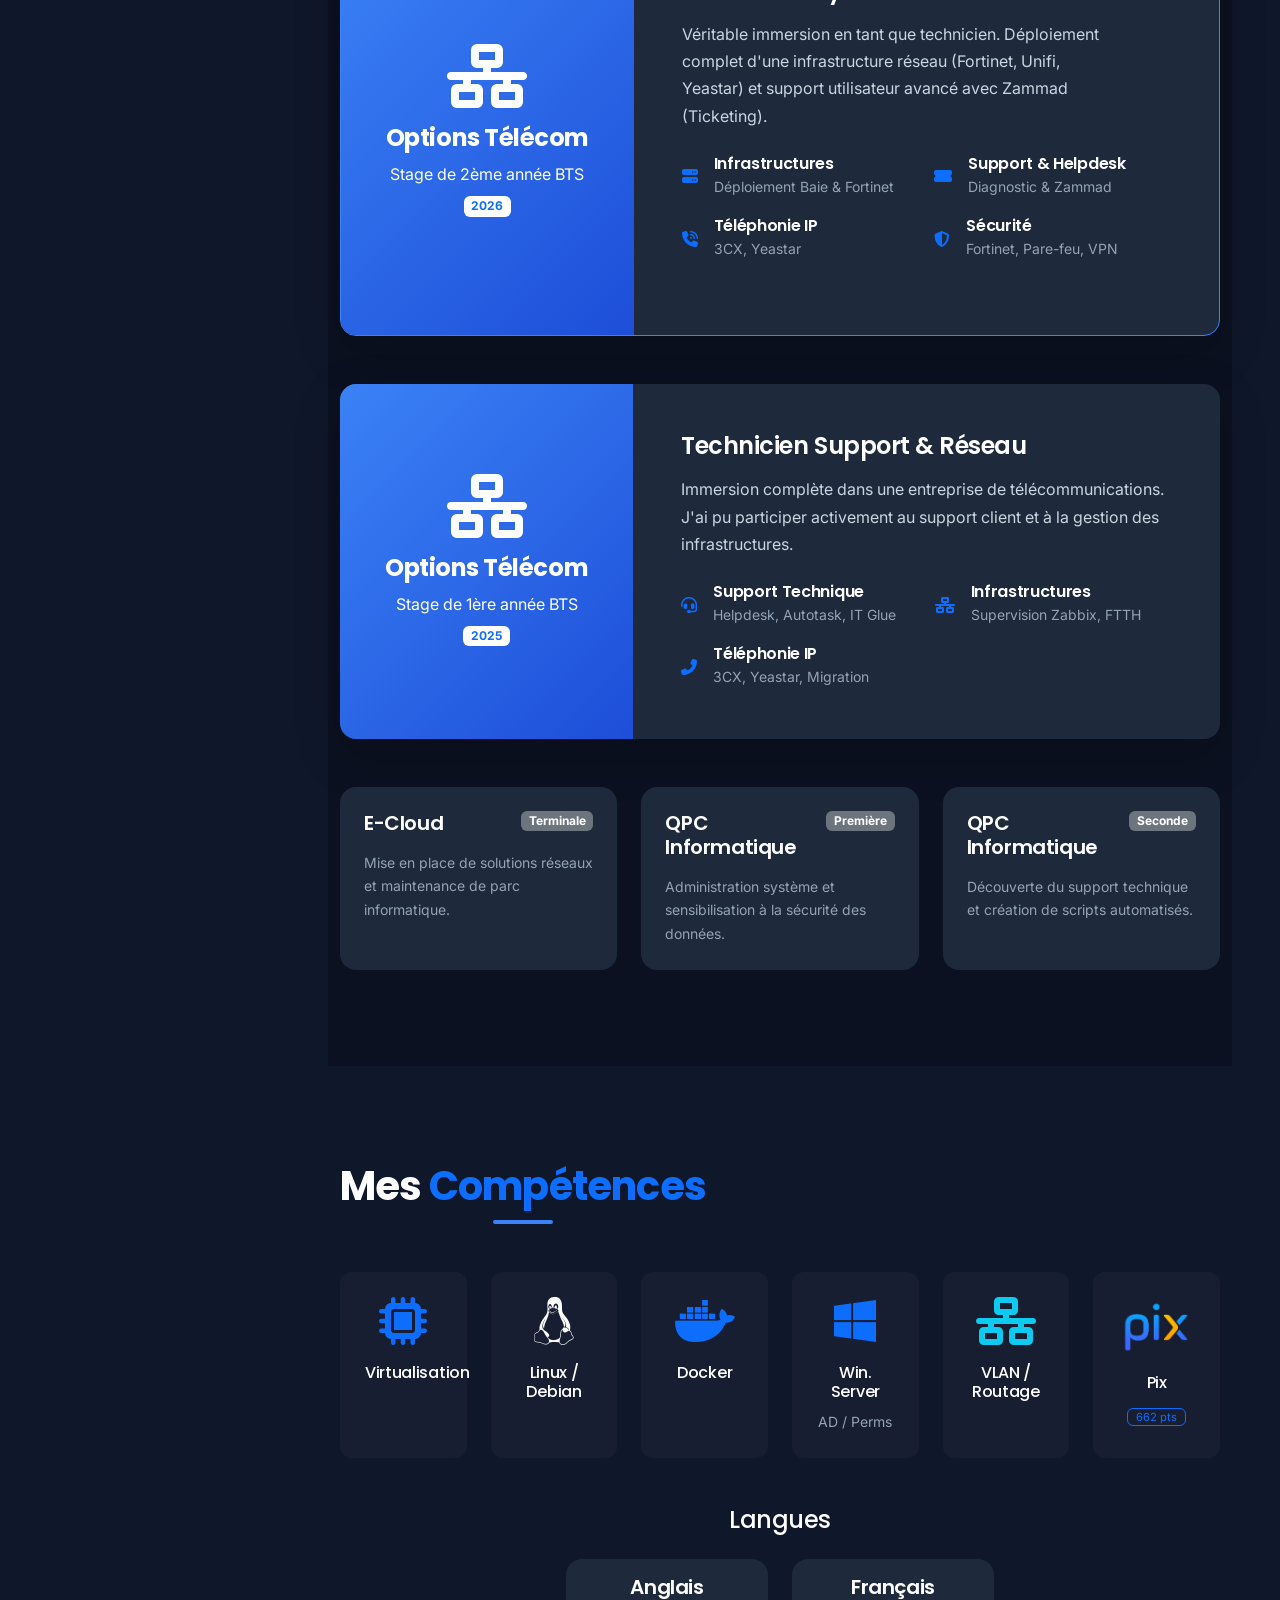
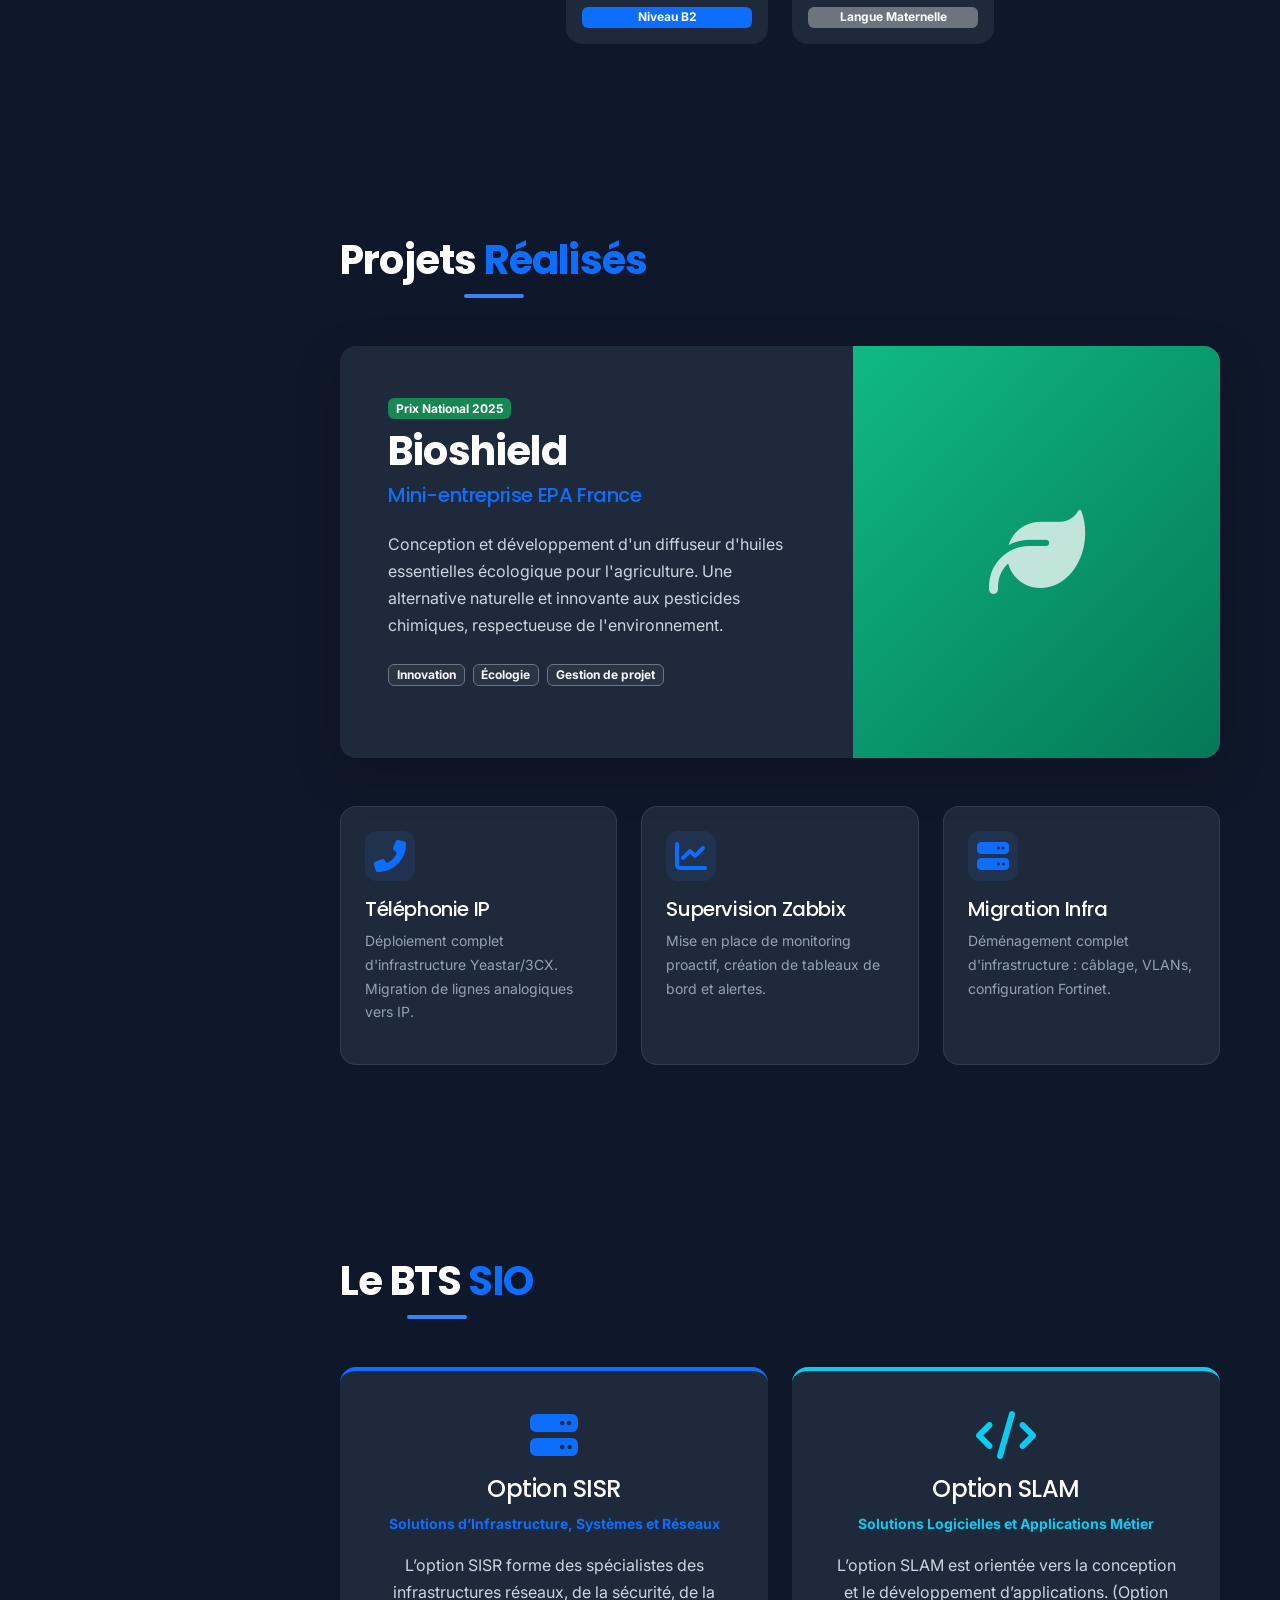
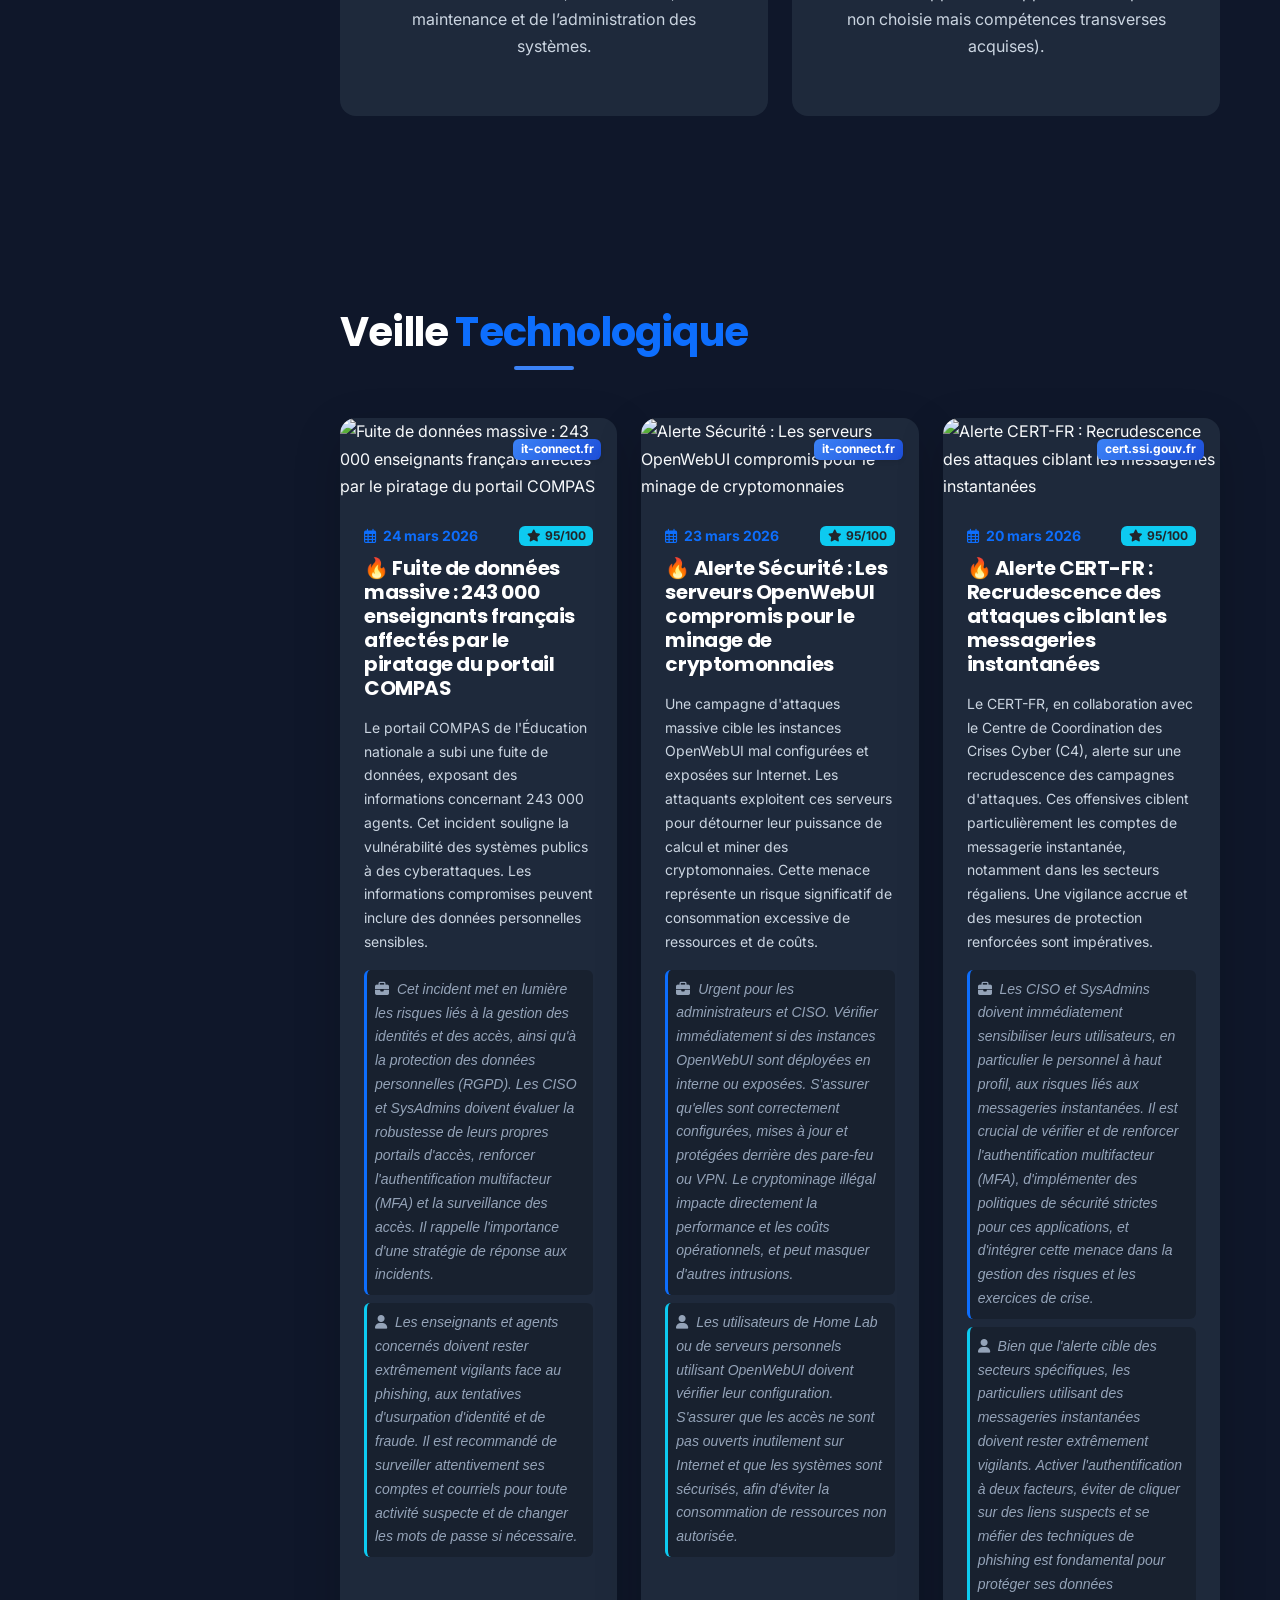
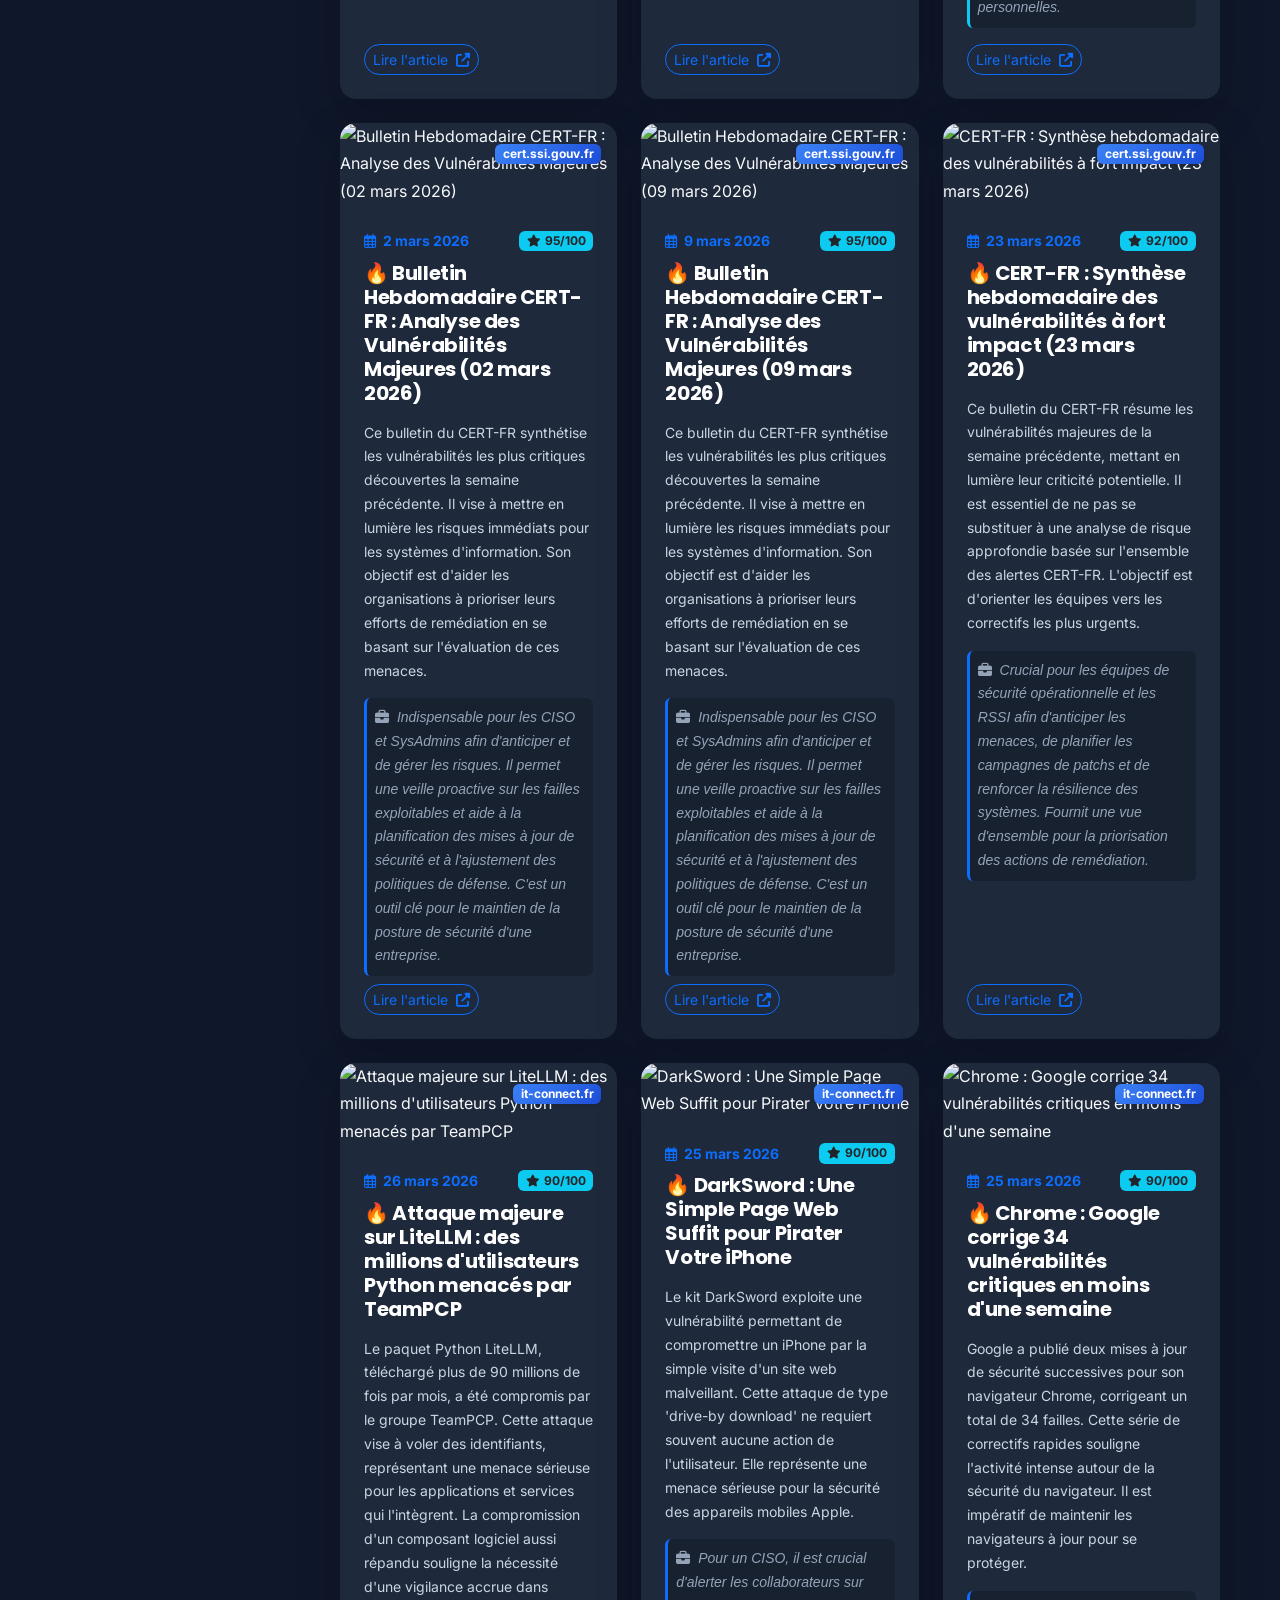
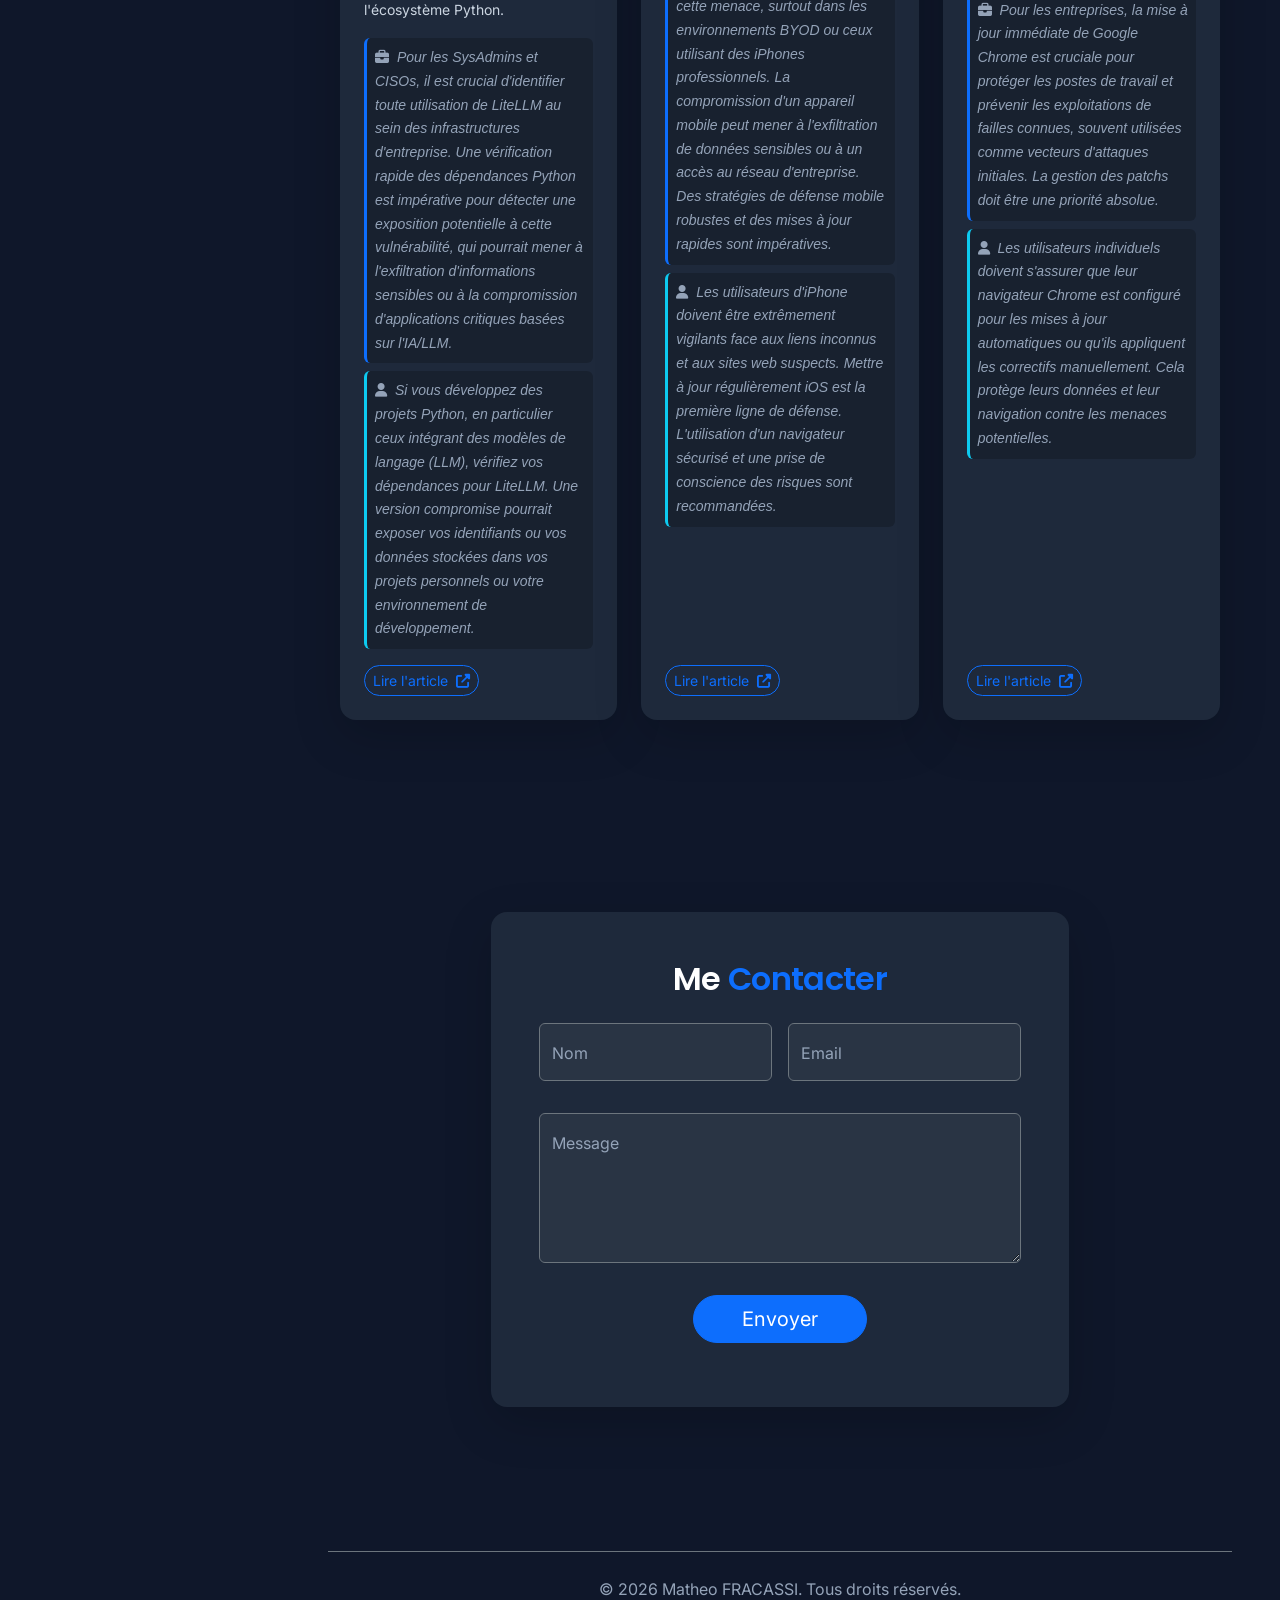
==== commit 64f01117: "feat: add new Options Télécom internship page with associated images, update styling, and modify `in" ====
--- a/index.html
+++ b/index.html
@@ -293,7 +293,7 @@
                     <div class="row g-3">
                       <div class="col-md-6">
                         <div class="d-flex align-items-center">
-                          <div class="icon-square bg-dark-subtle text-primary me-3"><i class="fas fa-road"></i></div>
+                          <div class="icon-square bg-transparent text-primary me-3"><i class="fas fa-road"></i></div>
                           <div>
                             <h6 class="text-white mb-0">Circulation</h6>
                             <small class="text-muted">Appui mouvement & Guidage</small>
@@ -302,7 +302,7 @@
                       </div>
                       <div class="col-md-6">
                         <div class="d-flex align-items-center">
-                          <div class="icon-square bg-dark-subtle text-primary me-3"><i class="fas fa-shield-halved"></i>
+                          <div class="icon-square bg-transparent text-primary me-3"><i class="fas fa-shield-halved"></i>
                           </div>
                           <div>
                             <h6 class="text-white mb-0">Escorte</h6>
@@ -312,7 +312,7 @@
                       </div>
                       <div class="col-md-6">
                         <div class="d-flex align-items-center">
-                          <div class="icon-square bg-dark-subtle text-primary me-3"><i
+                          <div class="icon-square bg-transparent text-primary me-3"><i
                               class="fas fa-person-military-rifle"></i></div>
                           <div>
                             <h6 class="text-white mb-0">Engagement</h6>
@@ -321,6 +321,79 @@
                         </div>
                       </div>
                     </div>
+                  </div>
+                </div>
+              </div>
+            </div>
+          </div>
+
+          <div class="stage-featured mb-5">
+            <div class="card bg-dark-surface border-0 shadow-lg overflow-hidden border-primary"
+              style="border: 1px solid var(--accent-color) !important;">
+              <div class="row g-0">
+                <div class="col-md-4 bg-primary-gradient d-flex align-items-center justify-content-center p-4">
+                  <div class="text-center text-white">
+                    <i class="fas fa-network-wired fa-4x mb-3"></i>
+                    <h3 class="h4 fw-bold">Options Télécom</h3>
+                    <p class="mb-0">Stage de 2ème année BTS</p>
+                    <span class="badge bg-white text-primary mt-2">2026</span>
+                  </div>
+                </div>
+                <div class="col-md-8">
+                  <div class="card-body p-4 p-lg-5 position-relative">
+                    <a href="stage-options-telecom.html"
+                      class="btn btn-primary position-absolute top-0 end-0 m-4 rounded-pill px-4 shadow-sm hover-lift d-none d-md-block">Voir
+                      le projet <i class="fas fa-arrow-right ms-2"></i></a>
+                    <h4 class="card-title text-white mb-3">Technicien Systèmes et Réseaux</h4>
+                    <p class="card-text text-gray-300 mb-4 pe-md-5">
+                      Véritable immersion en tant que technicien. Déploiement complet d'une infrastructure réseau
+                      (Fortinet, Unifi, Yeastar) et support utilisateur avancé avec Zammad (Ticketing).
+                    </p>
+                    <div class="row g-3 mb-4">
+                      <div class="col-md-6">
+                        <div class="d-flex align-items-center">
+                          <div class="icon-square bg-transparent text-primary me-3"><i class="fas fa-server"></i>
+                          </div>
+                          <div>
+                            <h6 class="text-white mb-0">Infrastructures</h6>
+                            <small class="text-muted">Déploiement Baie & Fortinet</small>
+                          </div>
+                        </div>
+                      </div>
+                      <div class="col-md-6">
+                        <div class="d-flex align-items-center">
+                          <div class="icon-square bg-transparent text-primary me-3"><i class="fas fa-ticket-alt"></i>
+                          </div>
+                          <div>
+                            <h6 class="text-white mb-0">Support & Helpdesk</h6>
+                            <small class="text-muted">Diagnostic & Zammad</small>
+                          </div>
+                        </div>
+                      </div>
+                      <div class="col-md-6">
+                        <div class="d-flex align-items-center">
+                          <div class="icon-square bg-transparent text-primary me-3"><i class="fas fa-phone-volume"></i>
+                          </div>
+                          <div>
+                            <h6 class="text-white mb-0">Téléphonie IP</h6>
+                            <small class="text-muted">3CX, Yeastar</small>
+                          </div>
+                        </div>
+                      </div>
+                      <div class="col-md-6">
+                        <div class="d-flex align-items-center">
+                          <div class="icon-square bg-transparent text-primary me-3"><i class="fas fa-shield-alt"></i>
+                          </div>
+                          <div>
+                            <h6 class="text-white mb-0">Sécurité</h6>
+                            <small class="text-muted">Fortinet, Pare-feu, VPN</small>
+                          </div>
+                        </div>
+                      </div>
+                    </div>
+                    <a href="stage-options-telecom.html"
+                      class="btn btn-outline-primary rounded-pill px-4 w-100 d-md-none mt-2">Voir le projet <i
+                        class="fas fa-arrow-right ms-2"></i></a>
                   </div>
                 </div>
               </div>
@@ -332,7 +405,7 @@
               <div class="row g-0">
                 <div class="col-md-4 bg-primary-gradient d-flex align-items-center justify-content-center p-4">
                   <div class="text-center text-white">
-                    <i class="fas fa-building fa-4x mb-3"></i>
+                    <i class="fas fa-network-wired fa-4x mb-3"></i>
                     <h3 class="h4 fw-bold">Options Télécom</h3>
                     <p class="mb-0">Stage de 1ère année BTS</p>
                     <span class="badge bg-white text-primary mt-2">2025</span>
@@ -348,7 +421,7 @@
                     <div class="row g-3">
                       <div class="col-md-6">
                         <div class="d-flex align-items-center">
-                          <div class="icon-square bg-dark-subtle text-primary me-3"><i class="fas fa-headset"></i>
+                          <div class="icon-square bg-transparent text-primary me-3"><i class="fas fa-headset"></i>
                           </div>
                           <div>
                             <h6 class="text-white mb-0">Support Technique</h6>
@@ -358,7 +431,7 @@
                       </div>
                       <div class="col-md-6">
                         <div class="d-flex align-items-center">
-                          <div class="icon-square bg-dark-subtle text-primary me-3"><i class="fas fa-network-wired"></i>
+                          <div class="icon-square bg-transparent text-primary me-3"><i class="fas fa-network-wired"></i>
                           </div>
                           <div>
                             <h6 class="text-white mb-0">Infrastructures</h6>
@@ -368,7 +441,7 @@
                       </div>
                       <div class="col-md-6">
                         <div class="d-flex align-items-center">
-                          <div class="icon-square bg-dark-subtle text-primary me-3"><i class="fas fa-phone-alt"></i>
+                          <div class="icon-square bg-transparent text-primary me-3"><i class="fas fa-phone-alt"></i>
                           </div>
                           <div>
                             <h6 class="text-white mb-0">Téléphonie IP</h6>
@@ -525,13 +598,13 @@
                     alternative naturelle et innovante aux pesticides chimiques, respectueuse de l'environnement.
                   </p>
                   <div class="d-flex flex-wrap gap-2 mb-4">
-                    <span class="badge bg-dark-subtle border border-secondary text-light">Innovation</span>
-                    <span class="badge bg-dark-subtle border border-secondary text-light">Écologie</span>
-                    <span class="badge bg-dark-subtle border border-secondary text-light">Gestion de projet</span>
-                  </div>
-                </div>
-                <div class="col-lg-5 bg-success-subtle d-flex align-items-center justify-content-center p-5">
-                  <i class="fas fa-leaf fa-6x text-success"></i>
+                    <span class="badge bg-darker border border-secondary text-light">Innovation</span>
+                    <span class="badge bg-darker border border-secondary text-light">Écologie</span>
+                    <span class="badge bg-darker border border-secondary text-light">Gestion de projet</span>
+                  </div>
+                </div>
+                <div class="col-lg-5 bg-success-gradient d-flex align-items-center justify-content-center p-5">
+                  <i class="fas fa-leaf fa-6x text-white opacity-75"></i>
                 </div>
               </div>
             </div>
@@ -540,7 +613,8 @@
           <!-- Other Projects Grid -->
           <div class="row g-4">
             <div class="col-md-4">
-              <div class="project-card-mini h-100 p-4 bg-dark-surface rounded-4 border border-white-10">
+              <div
+                class="project-card-mini h-100 p-4 bg-dark-surface rounded-4 border border-secondary border-opacity-25">
                 <div class="icon-box mb-3 text-primary"><i class="fas fa-phone-alt fa-2x"></i></div>
                 <h4 class="h5 text-white">Téléphonie IP</h4>
                 <p class="text-gray-400 small">Déploiement complet d'infrastructure Yeastar/3CX. Migration de lignes
@@ -548,7 +622,8 @@
               </div>
             </div>
             <div class="col-md-4">
-              <div class="project-card-mini h-100 p-4 bg-dark-surface rounded-4 border border-white-10">
+              <div
+                class="project-card-mini h-100 p-4 bg-dark-surface rounded-4 border border-secondary border-opacity-25">
                 <div class="icon-box mb-3 text-primary"><i class="fas fa-chart-line fa-2x"></i></div>
                 <h4 class="h5 text-white">Supervision Zabbix</h4>
                 <p class="text-gray-400 small">Mise en place de monitoring proactif, création de tableaux de bord et
@@ -556,7 +631,8 @@
               </div>
             </div>
             <div class="col-md-4">
-              <div class="project-card-mini h-100 p-4 bg-dark-surface rounded-4 border border-white-10">
+              <div
+                class="project-card-mini h-100 p-4 bg-dark-surface rounded-4 border border-secondary border-opacity-25">
                 <div class="icon-box mb-3 text-primary"><i class="fas fa-server fa-2x"></i></div>
                 <h4 class="h5 text-white">Migration Infra</h4>
                 <p class="text-gray-400 small">Déménagement complet d'infrastructure : câblage, VLANs, configuration
@@ -658,7 +734,6 @@
       <!-- Footer -->
       <footer class="text-center text-muted py-4 border-top border-secondary mt-auto">
         <p class="mb-0">&copy; <span id="currentYear"></span> Matheo FRACASSI. Tous droits réservés.</p>
-        <p class="small">Développé avec passion.</p>
       </footer>
 
     </div>
--- a/styles.css
+++ b/styles.css
@@ -7,8 +7,8 @@
     --bg-sidebar: #1e293b;
     /* Slate 800 */
     --bg-card: #1e293b;
-    --bg-darker: #020617;
-    /* Slate 950 */
+    --bg-darker: #293444;
+    /* Slate 950 customized */
 
     --text-primary: #f8fafc;
     /* Slate 50 */
@@ -239,6 +239,10 @@
     border: 1px solid rgba(255, 255, 255, 0.05);
 }
 
+.bg-darker {
+    background-color: var(--bg-darker) !important;
+}
+
 .bg-darker-alt {
     background-color: #0b1120;
 }
@@ -379,6 +383,10 @@
 
 .bg-primary-gradient {
     background: linear-gradient(135deg, var(--accent-color), #1d4ed8);
+}
+
+.bg-success-gradient {
+    background: linear-gradient(135deg, #10b981, #047857);
 }
 
 .blob-1 {
